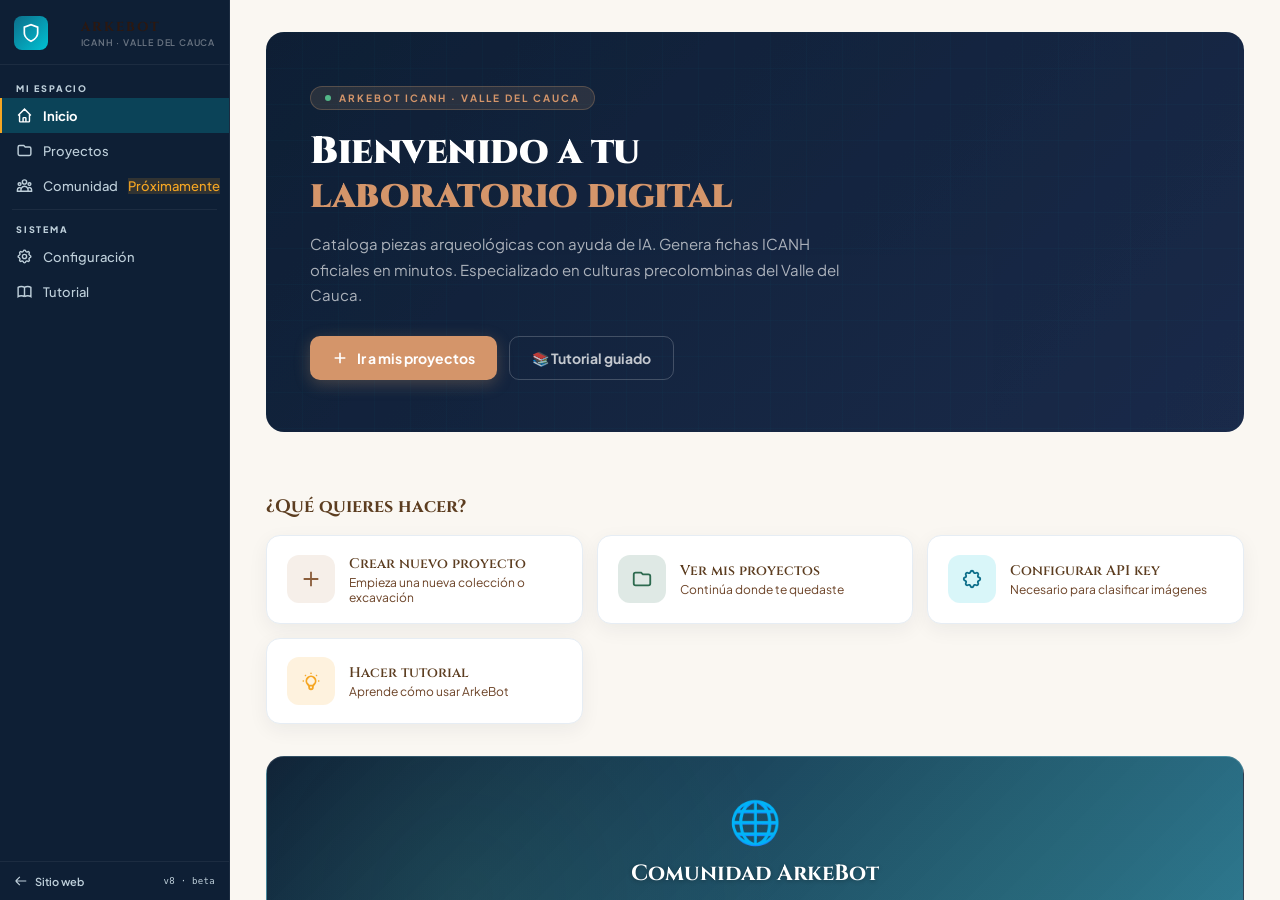
==== app.html @ 98059f63 "Add files via upload" ====
<!DOCTYPE html>
<html lang="es">

<head>
  <meta charset="UTF-8">
  <meta name="viewport" content="width=device-width,initial-scale=1.0">
  <title>ArkeBot ICANH — Clasificador Arqueológico Valle del Cauca</title>
  <link rel="preconnect" href="https://fonts.googleapis.com">
  <link rel="preconnect" href="https://fonts.gstatic.com" crossorigin>
  <link
    href="https://fonts.googleapis.com/css2?family=Cinzel:wght@400;600;700;900&family=Plus+Jakarta+Sans:wght@300;400;500;600;700;800&display=swap"
    rel="stylesheet">
  <link rel="stylesheet" href="shared.css">
</head>

<body>


  <!-- ========= APP SHELL: SIDEBAR ========= -->
  <div class="app-shell app-layout" id="appShell">
    <aside class="app-sidebar">
      <div class="sb-logo">
        <div class="sb-mark"><svg width="20" height="20" fill="none" viewBox="0 0 24 24" stroke="white"
            stroke-width="2">
            <path d="M12 22s8-4 8-10V5l-8-3-8 3v7c0 6 8 10 8 10z" />
          </svg></div>
        <div>
          <div class="sb-brand">ARKEBOT</div>
          <div class="sb-tag">ICANH · Valle del Cauca</div>
        </div>
      </div>
      <nav class="sb-nav" id="sidebarNav">
        <div class="sb-section-label">Mi espacio</div>
        <div class="sb-item active" data-action="nav" data-screen="screen-home">
          <svg class="sb-icon" fill="none" viewBox="0 0 24 24" stroke="currentColor" stroke-width="2">
            <path
              d="M3 12l2-2m0 0l7-7 7 7M5 10v10a1 1 0 001 1h3m10-11l2 2m-2-2v10a1 1 0 01-1 1h-3m-6 0a1 1 0 001-1v-4a1 1 0 011-1h2a1 1 0 011 1v4a1 1 0 001 1m-6 0h6" />
          </svg>
          Inicio
        </div>
        <div class="sb-item" data-action="nav" data-screen="screen-projects">
          <svg class="sb-icon" fill="none" viewBox="0 0 24 24" stroke="currentColor" stroke-width="2">
            <path d="M3 7v10a2 2 0 002 2h14a2 2 0 002-2V9a2 2 0 00-2-2h-6l-2-2H5a2 2 0 00-2 2z" />
          </svg>
          Proyectos
        </div>
        <div class="sb-item" data-action="nav" data-screen="screen-community">
          <svg class="sb-icon" fill="none" viewBox="0 0 24 24" stroke="currentColor" stroke-width="2">
            <path
              d="M17 20h5v-2a3 3 0 00-5.356-1.857M17 20H7m10 0v-2c0-.656-.126-1.283-.356-1.857M7 20H2v-2a3 3 0 015.356-1.857M7 20v-2c0-.656.126-1.283.356-1.857m0 0a5.002 5.002 0 019.288 0M15 7a3 3 0 11-6 0 3 3 0 016 0zm6 3a2 2 0 11-4 0 2 2 0 014 0zM7 10a2 2 0 11-4 0 2 2 0 014 0z" />
          </svg>
          Comunidad
          <span class="sb-soon">Próximamente</span>
        </div>
        <div class="sb-divider"></div>
        <div class="sb-section-label">Sistema</div>
        <div class="sb-item" data-action="nav" data-screen="screen-config">
          <svg class="sb-icon" fill="none" viewBox="0 0 24 24" stroke="currentColor" stroke-width="2">
            <path
              d="M10.325 4.317c.426-1.756 2.924-1.756 3.35 0a1.724 1.724 0 002.573 1.066c1.543-.94 3.31.826 2.37 2.37a1.724 1.724 0 001.065 2.572c1.756.426 1.756 2.924 0 3.35a1.724 1.724 0 00-1.066 2.573c.94 1.543-.826 3.31-2.37 2.37a1.724 1.724 0 00-2.572 1.065c-.426 1.756-2.924 1.756-3.35 0a1.724 1.724 0 00-2.573-1.066c-1.543.94-3.31-.826-2.37-2.37a1.724 1.724 0 00-1.065-2.572c-1.756-.426-1.756-2.924 0-3.35a1.724 1.724 0 001.066-2.573c-.94-1.543.826-3.31 2.37-2.37.996.608 2.296.07 2.572-1.065z" />
            <path d="M15 12a3 3 0 11-6 0 3 3 0 016 0z" />
          </svg>
          Configuración
        </div>
        <div class="sb-item" data-action="tutorial">
          <svg class="sb-icon" fill="none" viewBox="0 0 24 24" stroke="currentColor" stroke-width="2">
            <path
              d="M12 6.253v13m0-13C10.832 5.477 9.246 5 7.5 5S4.168 5.477 3 6.253v13C4.168 18.477 5.754 18 7.5 18s3.332.477 4.5 1.253m0-13C13.168 5.477 14.754 5 16.5 5c1.747 0 3.332.477 4.5 1.253v13C19.832 18.477 18.247 18 16.5 18c-1.746 0-3.332.477-4.5 1.253" />
          </svg>
          Tutorial
        </div>
      </nav>
      <div class="sb-foot">
        <a href="index.html" class="sb-back">
          <svg width="14" height="14" fill="none" viewBox="0 0 24 24" stroke="currentColor" stroke-width="2">
            <path d="M10 19l-7-7m0 0l7-7m-7 7h18" />
          </svg>
          Sitio web
        </a>
        <div class="sb-version">v8 · beta</div>
      </div>
    </aside>

    <main class="app-main">

      <!-- ========= INICIO (dentro de la app) ========= -->
      <div class="screen active" id="screen-home">
        <div class="screen-content">
          <div class="inicio-hero">
            <div class="inicio-hero-bg"></div>
            <div class="inicio-hero-content">
              <div class="inicio-eyebrow">
                <span class="ie-dot"></span>
                ARKEBOT ICANH · VALLE DEL CAUCA
              </div>
              <h1 class="inicio-title">Bienvenido a tu<br><span>laboratorio digital</span></h1>
              <p class="inicio-desc">Cataloga piezas arqueológicas con ayuda de IA. Genera fichas ICANH oficiales en
                minutos. Especializado en culturas precolombinas del Valle del Cauca.</p>
              <div class="inicio-actions">
                <button class="btn-cta-primary" onclick="appNavTo('screen-projects')">
                  <svg width="16" height="16" fill="none" viewBox="0 0 24 24" stroke="currentColor" stroke-width="2.5">
                    <path d="M12 4v16m8-8H4" />
                  </svg>
                  Ir a mis proyectos
                </button>
                <button class="btn-cta-secondary" onclick="startTutorial()">
                  📚 Tutorial guiado
                </button>
              </div>
            </div>
          </div>

          <div class="inicio-stats" id="inicioStats">
            <!-- Llenado dinámico -->
          </div>

          <!-- Quick actions -->
          <div class="inicio-quick">
            <div class="inicio-quick-title">¿Qué quieres hacer?</div>
            <div class="quick-grid">
              <div class="quick-card" onclick="openNewProjModal()">
                <div class="quick-icon" style="background:rgba(196,149,106,0.15);color:var(--tierra)">
                  <svg width="22" height="22" fill="none" viewBox="0 0 24 24" stroke="currentColor" stroke-width="2">
                    <path d="M12 4v16m8-8H4" />
                  </svg>
                </div>
                <div class="quick-text">
                  <div class="quick-name">Crear nuevo proyecto</div>
                  <div class="quick-desc">Empieza una nueva colección o excavación</div>
                </div>
              </div>
              <div class="quick-card" onclick="appNavTo('screen-projects')">
                <div class="quick-icon" style="background:rgba(45,106,79,0.15);color:var(--jade)">
                  <svg width="22" height="22" fill="none" viewBox="0 0 24 24" stroke="currentColor" stroke-width="2">
                    <path d="M3 7v10a2 2 0 002 2h14a2 2 0 002-2V9a2 2 0 00-2-2h-6l-2-2H5a2 2 0 00-2 2z" />
                  </svg>
                </div>
                <div class="quick-text">
                  <div class="quick-name">Ver mis proyectos</div>
                  <div class="quick-desc">Continúa donde te quedaste</div>
                </div>
              </div>
              <div class="quick-card" onclick="appNavTo('screen-config')">
                <div class="quick-icon" style="background:rgba(0,194,212,0.15);color:var(--teal)">
                  <svg width="22" height="22" fill="none" viewBox="0 0 24 24" stroke="currentColor" stroke-width="2">
                    <path
                      d="M10.325 4.317c.426-1.756 2.924-1.756 3.35 0a1.724 1.724 0 002.573 1.066c1.543-.94 3.31.826 2.37 2.37a1.724 1.724 0 001.065 2.572c1.756.426 1.756 2.924 0 3.35a1.724 1.724 0 00-1.066 2.573c.94 1.543-.826 3.31-2.37 2.37a1.724 1.724 0 00-2.572 1.065c-.426 1.756-2.924 1.756-3.35 0a1.724 1.724 0 00-2.573-1.066c-1.543.94-3.31-.826-2.37-2.37a1.724 1.724 0 00-1.065-2.572c-1.756-.426-1.756-2.924 0-3.35a1.724 1.724 0 001.066-2.573c-.94-1.543.826-3.31 2.37-2.37.996.608 2.296.07 2.572-1.065z" />
                  </svg>
                </div>
                <div class="quick-text">
                  <div class="quick-name">Configurar API key</div>
                  <div class="quick-desc">Necesario para clasificar imágenes</div>
                </div>
              </div>
              <div class="quick-card" onclick="startTutorial()">
                <div class="quick-icon" style="background:rgba(245,166,35,0.15);color:var(--gold)">
                  <svg width="22" height="22" fill="none" viewBox="0 0 24 24" stroke="currentColor" stroke-width="2">
                    <path
                      d="M9.663 17h4.673M12 3v1m6.364 1.636l-.707.707M21 12h-1M4 12H3m3.343-5.657l-.707-.707m2.828 9.9a5 5 0 117.072 0l-.548.547A3.374 3.374 0 0014 18.469V19a2 2 0 11-4 0v-.531c0-.895-.356-1.754-.988-2.386l-.548-.547z" />
                  </svg>
                </div>
                <div class="quick-text">
                  <div class="quick-name">Hacer tutorial</div>
                  <div class="quick-desc">Aprende cómo usar ArkeBot</div>
                </div>
              </div>
            </div>
          </div>

          <!-- Comunidad teaser -->
          <div class="inicio-community">
            <div class="ic-bg"></div>
            <div class="ic-content">
              <div class="ic-icon">🌐</div>
              <div class="ic-title">Comunidad ArkeBot</div>
              <div class="ic-desc">Próximamente: comparte tus colecciones con otros arqueólogos del Valle del Cauca,
                descubre piezas similares y colabora en investigaciones.</div>
              <div class="ic-tag">PRÓXIMAMENTE</div>
              <button class="btn-link" onclick="appNavTo('screen-community')">Ver más →</button>
            </div>
          </div>
        </div>
      </div>

      <!-- ========= CONFIG ========= -->
      <div class="screen" id="screen-config">
        <div style="max-width:700px;margin:0 auto;padding:32px 28px;">

          <!-- PESTAÑAS -->
          <div
            style="display:flex;gap:4px;background:#F5F0E8;border-radius:14px;padding:5px;margin-bottom:28px;border:1px solid #E8DDD0;">
            <button onclick="switchCfgTab('cfg-conexion',this)"
              style="flex:1;padding:10px 14px;border:none;border-radius:10px;font-family:'Plus Jakarta Sans',sans-serif;font-size:13px;font-weight:700;cursor:pointer;background:#fff;color:#5C3D20;box-shadow:0 2px 10px rgba(44,24,16,0.12);"
              id="cfgTab1">🔑 API y conexión</button>
            <button onclick="switchCfgTab('cfg-personal',this)"
              style="flex:1;padding:10px 14px;border:none;border-radius:10px;font-family:'Plus Jakarta Sans',sans-serif;font-size:13px;font-weight:700;cursor:pointer;background:transparent;color:#6B4226;"
              id="cfgTab2">🎨 Personalización</button>
            <button onclick="switchCfgTab('cfg-datos',this)"
              style="flex:1;padding:10px 14px;border:none;border-radius:10px;font-family:'Plus Jakarta Sans',sans-serif;font-size:13px;font-weight:700;cursor:pointer;background:transparent;color:#6B4226;"
              id="cfgTab3">☁️ Datos y nube</button>
          </div>

          <!-- PANEL 1: API y conexión -->
          <div id="cfg-conexion">
            <div style="margin-bottom:24px;padding-bottom:16px;border-bottom:2px solid #E8DDD0;">
              <div style="font-family:'Cinzel',serif;font-size:22px;font-weight:700;color:#5C3D20;margin-bottom:5px;">
                Conecta ArkeBot</div>
              <div style="font-size:14px;color:#6B4226;line-height:1.6;">Sigue estos pasos <strong>una sola
                  vez</strong>. Después solo subes fotos y la IA hace el resto.</div>
            </div>

            <!-- Paso 1 -->
            <div
              style="display:flex;gap:18px;align-items:flex-start;background:#fff;border:1.5px solid #E8DDD0;border-radius:16px;padding:22px 24px;margin-bottom:14px;box-shadow:0 2px 12px rgba(44,24,16,0.05);">
              <div id="step1num"
                style="width:38px;height:38px;min-width:38px;border-radius:50%;background:linear-gradient(135deg,#8B5E3C,#C4956A);color:#fff;font-family:'Cinzel',serif;font-weight:700;font-size:16px;display:flex;align-items:center;justify-content:center;box-shadow:0 4px 12px rgba(139,94,60,0.4);">
                1</div>
              <div style="flex:1;min-width:0;">
                <div
                  style="font-family:'Cinzel',serif;font-size:14px;font-weight:700;color:#5C3D20;margin-bottom:6px;display:flex;align-items:center;gap:8px;">
                  Conectar con Google Drive
                  <span
                    style="background:#E8DDD0;color:#6B4226;font-size:10px;font-weight:800;padding:2px 8px;border-radius:20px;font-family:'Plus Jakarta Sans',sans-serif;text-transform:uppercase;">Opcional</span>
                </div>
                <div style="font-size:13px;color:#6B4226;line-height:1.65;margin-bottom:12px;">Las imágenes y fichas se
                  guardan en una carpeta de tu <strong>Google Drive</strong>. Sin Drive quedan solo en este dispositivo.
                </div>
                <div class="google-signin-box">
                  <div class="google-icon"><svg width="22" height="22" viewBox="0 0 24 24">
                      <path
                        d="M22.56 12.25c0-.78-.07-1.53-.2-2.25H12v4.26h5.92c-.26 1.37-1.04 2.53-2.21 3.31v2.77h3.57c2.08-1.92 3.28-4.74 3.28-8.09z"
                        fill="#4285F4" />
                      <path
                        d="M12 23c2.97 0 5.46-.98 7.28-2.66l-3.57-2.77c-.98.66-2.23 1.06-3.71 1.06-2.86 0-5.29-1.93-6.16-4.53H2.18v2.84C3.99 20.53 7.7 23 12 23z"
                        fill="#34A853" />
                      <path
                        d="M5.84 14.09c-.22-.66-.35-1.36-.35-2.09s.13-1.43.35-2.09V7.07H2.18C1.43 8.55 1 10.22 1 12s.43 3.45 1.18 4.93l3.66-2.84z"
                        fill="#FBBC05" />
                      <path
                        d="M12 5.38c1.62 0 3.06.56 4.21 1.64l3.15-3.15C17.45 2.09 14.97 1 12 1 7.7 1 3.99 3.47 2.18 7.07l3.66 2.84c.87-2.6 3.3-4.53 6.16-4.53z"
                        fill="#EA4335" />
                    </svg></div>
                  <div style="flex:1">
                    <div class="google-box-title">Google Drive · Almacenamiento</div>
                    <div class="google-box-desc" id="googleDriveStatus">Sin conectar</div>
                  </div>
                  <button class="btn btn-google btn-sm" id="googleDriveBtn"
                    onclick="connectGoogleDrive()">Conectar</button>
                </div>
                <div
                  style="background:rgba(245,166,35,0.08);border-left:3px solid #F5A623;border-radius:0 8px 8px 0;padding:10px 14px;font-size:12px;color:#7A5C00;line-height:1.65;margin-top:12px;">
                  ⚠️ Sin Drive conectado, los datos se guardan solo en este navegador. Si limpias el caché, los
                  perderás.</div>
              </div>
            </div>

            <!-- Paso 2 -->
            <div
              style="display:flex;gap:18px;align-items:flex-start;background:#fff;border:1.5px solid #E8DDD0;border-radius:16px;padding:22px 24px;margin-bottom:14px;box-shadow:0 2px 12px rgba(44,24,16,0.05);">
              <div id="step2num"
                style="width:38px;height:38px;min-width:38px;border-radius:50%;background:#E8DDD0;color:#aaa;font-family:'Cinzel',serif;font-weight:700;font-size:16px;display:flex;align-items:center;justify-content:center;">
                2</div>
              <div style="flex:1;min-width:0;">
                <div
                  style="font-family:'Cinzel',serif;font-size:14px;font-weight:700;color:#5C3D20;margin-bottom:6px;display:flex;align-items:center;gap:8px;flex-wrap:wrap;">
                  Clave de Gemini AI
                  <span
                    style="background:#2D6A4F;color:#fff;font-size:10px;font-weight:800;padding:2px 9px;border-radius:20px;font-family:'Plus Jakarta Sans',sans-serif;text-transform:uppercase;">Obligatorio</span>
                </div>
                <div style="font-size:13px;color:#6B4226;line-height:1.65;margin-bottom:14px;">ArkeBot usa
                  <strong>Gemini de Google</strong> para analizar imágenes. Es <strong>completamente gratis</strong>,
                  sin tarjeta de crédito.
                </div>

                <!-- Guía API -->
                <div
                  style="background:linear-gradient(135deg,rgba(45,106,79,0.07),rgba(82,183,136,0.04));border:1.5px solid rgba(45,106,79,0.2);border-radius:12px;padding:14px 16px;margin-bottom:12px;">
                  <div
                    style="font-size:10px;font-weight:800;color:#2D6A4F;text-transform:uppercase;letter-spacing:1.2px;margin-bottom:10px;">
                    Cómo obtenerla en 2 minutos:</div>
                  <div style="display:flex;flex-direction:column;gap:8px;margin-bottom:10px;">
                    <div
                      style="display:flex;gap:10px;align-items:flex-start;font-size:13px;color:#6B4226;line-height:1.55;">
                      <span
                        style="width:20px;height:20px;border-radius:50%;background:#2D6A4F;color:#fff;font-size:11px;font-weight:800;display:flex;align-items:center;justify-content:center;flex-shrink:0;margin-top:1px;">1</span>
                      <span>Ve a <a href="https://aistudio.google.com/apikey" target="_blank"
                          style="color:#2D6A4F;font-weight:700;">aistudio.google.com/apikey</a> e inicia sesión con
                        Google</span>
                    </div>
                    <div
                      style="display:flex;gap:10px;align-items:flex-start;font-size:13px;color:#6B4226;line-height:1.55;">
                      <span
                        style="width:20px;height:20px;border-radius:50%;background:#2D6A4F;color:#fff;font-size:11px;font-weight:800;display:flex;align-items:center;justify-content:center;flex-shrink:0;margin-top:1px;">2</span>
                      <span>Click en <strong>"Create API key"</strong> — si pide proyecto de Google Cloud, elige el
                        primero (gratis)</span>
                    </div>
                    <div
                      style="display:flex;gap:10px;align-items:flex-start;font-size:13px;color:#6B4226;line-height:1.55;">
                      <span
                        style="width:20px;height:20px;border-radius:50%;background:#2D6A4F;color:#fff;font-size:11px;font-weight:800;display:flex;align-items:center;justify-content:center;flex-shrink:0;margin-top:1px;">3</span>
                      <span>Copia la clave — empieza con <code
                          style="background:#1A1A2E;color:#C4956A;padding:1px 6px;border-radius:4px;font-family:monospace;font-size:11px;">AIzaSy...</code></span>
                    </div>
                    <div
                      style="display:flex;gap:10px;align-items:flex-start;font-size:13px;color:#6B4226;line-height:1.55;">
                      <span
                        style="width:20px;height:20px;border-radius:50%;background:#2D6A4F;color:#fff;font-size:11px;font-weight:800;display:flex;align-items:center;justify-content:center;flex-shrink:0;margin-top:1px;">4</span>
                      <span>Pégala abajo y haz click en <strong>Guardar</strong></span>
                    </div>
                  </div>
                  <div
                    style="font-size:12px;color:#2D6A4F;line-height:1.6;border-top:1px solid rgba(45,106,79,0.15);padding-top:8px;">
                    🔒 Se guarda solo en tu navegador. &nbsp;📊 Plan gratuito: <strong>500 análisis/día</strong>, sin
                    costo, sin tarjeta.</div>
                </div>

                <div class="field-group" style="margin-top:14px;">
                  <div class="field-label">Tu clave de Gemini</div>
                  <div style="display:flex;gap:8px;">
                    <input class="field-input" id="claudeKey" type="password" placeholder="AIzaSy..." style="flex:1;">
                    <button class="btn btn-primary" onclick="saveClaudeKey()">Guardar</button>
                  </div>
                  <div class="field-hint">Se guarda solo en tu navegador, no se envía a ningún otro servidor.</div>
                  <div id="claudeKeyStatus" style="display:none;" class="connected-badge">✅ Clave guardada</div>
                </div>

                <div
                  style="margin-top:12px;padding:10px 14px;background:#FFF8E7;border-left:3px solid #C9A84C;border-radius:0 8px 8px 0;font-size:12px;color:#7A5C00;line-height:1.65;">
                  🔮 <strong>Próximamente:</strong> Soporte para Claude de Anthropic (mayor precisión). Por ahora solo
                  Gemini.
                </div>
              </div>
            </div>

            <!-- Paso 3: Listo -->
            <div
              style="display:flex;gap:18px;align-items:flex-start;background:#D8F3DC;border:1.5px solid #52B788;border-radius:16px;padding:22px 24px;margin-bottom:14px;box-shadow:0 2px 12px rgba(45,106,79,0.08);">
              <div id="step3num"
                style="width:38px;height:38px;min-width:38px;border-radius:50%;background:#2D6A4F;color:#fff;font-size:18px;display:flex;align-items:center;justify-content:center;">
                ✓</div>
              <div style="flex:1;">
                <div style="font-family:'Cinzel',serif;font-size:14px;font-weight:700;color:#2D6A4F;margin-bottom:5px;">
                  ¡Listo para empezar!</div>
                <div style="font-size:13px;color:#2D6A4F;line-height:1.65;margin-bottom:12px;">Ya puedes crear proyectos
                  y subir imágenes para analizar.</div>
                <button class="btn btn-primary" onclick="appNavTo('screen-projects')">
                  <svg width="13" height="13" fill="none" viewBox="0 0 24 24" stroke="currentColor" stroke-width="2.5">
                    <path d="M5 13l4 4L19 7" />
                  </svg>
                  Ir a mis proyectos
                </button>
              </div>
            </div>
          </div><!-- /cfg-conexion -->

          <!-- PANEL 2: Personalización -->
          <div id="cfg-personal" style="display:none;">
            <div style="margin-bottom:24px;padding-bottom:16px;border-bottom:2px solid #E8DDD0;">
              <div style="font-family:'Cinzel',serif;font-size:22px;font-weight:700;color:#5C3D20;margin-bottom:5px;">
                Personalización</div>
              <div style="font-size:14px;color:#6B4226;line-height:1.6;">Ajusta la apariencia de ArkeBot a tu gusto.
              </div>
            </div>
            <div
              style="background:#fff;border:1.5px solid #E8DDD0;border-radius:16px;padding:22px 24px;margin-bottom:14px;box-shadow:0 2px 12px rgba(44,24,16,0.05);">
              <div
                style="font-family:'Cinzel',serif;font-size:12px;font-weight:700;color:#5C3D20;text-transform:uppercase;letter-spacing:0.8px;margin-bottom:10px;">
                Nombre de usuario</div>
              <input class="field-input" id="userNameInput" placeholder="Ej: Equipo Mecha Titans" disabled
                style="opacity:0.6;cursor:not-allowed;">
              <div class="field-hint">Disponible cuando habilitemos cuentas con Firebase.</div>
            </div>
            <div
              style="background:#fff;border:1.5px solid #E8DDD0;border-radius:16px;padding:22px 24px;margin-bottom:14px;box-shadow:0 2px 12px rgba(44,24,16,0.05);">
              <div
                style="font-family:'Cinzel',serif;font-size:12px;font-weight:700;color:#5C3D20;text-transform:uppercase;letter-spacing:0.8px;margin-bottom:14px;">
                Tema de color</div>
              <div class="theme-picker">
                <div class="theme-card" data-theme="tierra" onclick="changeTheme('tierra')">
                  <div class="theme-preview" style="background:linear-gradient(135deg,#8B5E3C,#C4956A)"></div>
                  <div class="theme-name">Tierra</div>
                  <div class="theme-meta">Predeterminado · Arqueología</div>
                </div>
                <div class="theme-card" data-theme="jade" onclick="changeTheme('jade')">
                  <div class="theme-preview" style="background:linear-gradient(135deg,#2D6A4F,#52B788)"></div>
                  <div class="theme-name">Jade</div>
                  <div class="theme-meta">Verde naturaleza</div>
                </div>
                <div class="theme-card" data-theme="oro" onclick="changeTheme('oro')">
                  <div class="theme-preview" style="background:linear-gradient(135deg,#C9A84C,#F4D578)"></div>
                  <div class="theme-name">Oro</div>
                  <div class="theme-meta">Cálido y elegante</div>
                </div>
                <div class="theme-card" data-theme="navy" onclick="changeTheme('navy')">
                  <div class="theme-preview" style="background:linear-gradient(135deg,#0E1F35,#00C2D4)"></div>
                  <div class="theme-name">Navy</div>
                  <div class="theme-meta">Inspirado en STAT</div>
                </div>
              </div>
            </div>
            <div
              style="background:#fff;border:1.5px solid #E8DDD0;border-radius:16px;padding:22px 24px;margin-bottom:14px;box-shadow:0 2px 12px rgba(44,24,16,0.05);">
              <div
                style="font-family:'Cinzel',serif;font-size:12px;font-weight:700;color:#5C3D20;text-transform:uppercase;letter-spacing:0.8px;margin-bottom:14px;">
                Modo de apariencia</div>
              <div style="display:flex;gap:10px;">
                <button class="mode-btn" data-mode="dark" onclick="toggleMode('dark')"
                  style="flex:1;padding:12px;border:2px solid #E8DDD0;border-radius:12px;background:#1A1A2E;color:#fff;font-family:'Plus Jakarta Sans',sans-serif;font-size:13px;font-weight:700;cursor:pointer;display:flex;align-items:center;justify-content:center;gap:8px;transition:all 0.2s;">
                  🌙 Oscuro
                </button>
                <button class="mode-btn" data-mode="light" onclick="toggleMode('light')"
                  style="flex:1;padding:12px;border:2px solid #E8DDD0;border-radius:12px;background:#fff;color:#1a1a2e;font-family:'Plus Jakarta Sans',sans-serif;font-size:13px;font-weight:700;cursor:pointer;display:flex;align-items:center;justify-content:center;gap:8px;transition:all 0.2s;">
                  ☀️ Claro
                </button>
              </div>
              <div style="font-size:11px;color:#6B4226;margin-top:8px;line-height:1.5;">El modo se combina con el color
                elegido arriba.</div>
            </div>

            <div
              style="background:#fff;border:1.5px solid #E8DDD0;border-radius:16px;padding:22px 24px;box-shadow:0 2px 12px rgba(44,24,16,0.05);">
              <div
                style="font-family:'Cinzel',serif;font-size:12px;font-weight:700;color:#5C3D20;text-transform:uppercase;letter-spacing:0.8px;margin-bottom:10px;">
                Idioma <span style="font-weight:400;text-transform:none;font-size:11px;color:#6B4226;">·
                  Próximamente</span></div>
              <select class="field-input" disabled style="opacity:0.6;cursor:not-allowed;max-width:260px;">
                <option>Español (Colombia)</option>
              </select>
            </div>
          </div><!-- /cfg-personal -->

          <!-- PANEL 3: Datos y nube -->
          <div id="cfg-datos" style="display:none;">
            <div style="margin-bottom:24px;padding-bottom:16px;border-bottom:2px solid #E8DDD0;">
              <div style="font-family:'Cinzel',serif;font-size:22px;font-weight:700;color:#5C3D20;margin-bottom:5px;">
                Datos y nube</div>
              <div style="font-size:14px;color:#6B4226;line-height:1.6;">Cómo y dónde se guardan tus proyectos.</div>
            </div>
            <div
              style="display:flex;gap:14px;align-items:flex-start;background:rgba(245,166,35,0.06);border:1.5px solid rgba(245,166,35,0.25);border-radius:14px;padding:16px 18px;margin-bottom:12px;">
              <div style="font-size:24px;flex-shrink:0;line-height:1;margin-top:2px;">📍</div>
              <div>
                <div style="font-family:'Cinzel',serif;font-size:13px;font-weight:700;color:#5C3D20;margin-bottom:4px;">
                  Estado actual — almacenamiento local</div>
                <div style="font-size:13px;color:#6B4226;line-height:1.65;">Tus proyectos, fichas e imágenes se guardan
                  <strong>solo en este navegador</strong>. Si limpias el caché o cambias de dispositivo, perderás los
                  datos.
                </div>
              </div>
            </div>
            <div
              style="display:flex;gap:14px;align-items:flex-start;background:#D8F3DC;border:1.5px solid #52B788;border-radius:14px;padding:16px 18px;margin-bottom:16px;">
              <div style="font-size:24px;flex-shrink:0;line-height:1;margin-top:2px;">🔮</div>
              <div>
                <div style="font-family:'Cinzel',serif;font-size:13px;font-weight:700;color:#2D6A4F;margin-bottom:4px;">
                  Próximamente — Firebase</div>
                <div style="font-size:13px;color:#2D6A4F;line-height:1.65;">Con Firebase habilitado, todo se
                  sincronizará automáticamente en la nube. Acceso desde cualquier dispositivo.</div>
              </div>
            </div>
            <div style="display:flex;gap:10px;flex-wrap:wrap;">
              <button class="btn btn-outline btn-sm" onclick="exportAllData()">📥 Exportar todos mis datos</button>
              <button class="btn btn-ghost btn-sm" onclick="confirmClearAllData()" style="color:#C0392B;">🗑️ Borrar
                todos mis datos locales</button>
            </div>
          </div><!-- /cfg-datos -->

        </div>
      </div>

      <!-- ========= PROYECTOS =========
<!-- ========= PROYECTOS =========
<!-- ========= PROYECTOS ========= -->
      <div class="screen" id="screen-projects">
        <div class="pcont">
          <div class="page-heading">
            <div>
              <div class="page-title">Mis proyectos</div>
              <div class="page-sub">Organiza tus colecciones arqueológicas por sitio o campaña</div>
            </div>
            <div style="display:flex;gap:8px;align-items:center">
              <button class="btn btn-primary btn-sm" onclick="openNewProjModal()">
                <svg width="12" height="12" fill="none" viewBox="0 0 24 24" stroke="currentColor" stroke-width="2.5">
                  <path d="M12 4v16m8-8H4" />
                </svg>
                Nuevo proyecto
              </button>
            </div>
          </div>
          <div class="coverage-banner">
            <div class="coverage-icon">🗺️</div>
            <div class="coverage-text"><strong>Cobertura especializada:</strong> ArkeBot está optimizado para culturas
              precolombinas del <strong>Valle del Cauca</strong> (Ilama, Yotoco-Malagana, Sonso, Bolo, Quebrada Seca,
              Guabas, Buga). Puede clasificar piezas de otras culturas colombianas, pero la precisión será menor.</div>
          </div>
          <div class="pgrid" id="projectsGrid">
            <div class="new-card" onclick="openNewProjModal()">
              <div class="new-icon"><svg width="22" height="22" fill="none" viewBox="0 0 24 24" stroke="var(--tierra)"
                  stroke-width="2">
                  <path d="M12 4v16m8-8H4" />
                </svg></div>
              <div class="new-label">Nuevo proyecto</div>
              <div class="new-sub">Crear colección de piezas</div>
            </div>
          </div>
        </div>
      </div>
      <!-- ========= WORKSPACE ========= -->
      <div class="screen" id="screen-workspace">
        <div class="ws-color-stripe cv1" id="wsColorStripe"></div>
        <div class="atb">
          <div style="display:flex;align-items:center;gap:14px;flex:1;min-width:0">
            <button class="ws-sidebar-toggle" onclick="toggleMainSidebar()" title="Mostrar menú principal"
              id="wsSidebarToggleBtn">
              <svg width="15" height="15" fill="none" viewBox="0 0 24 24" stroke="currentColor" stroke-width="2.5">
                <path d="M4 6h16M4 12h16M4 18h16" />
              </svg>
            </button>
            <button class="btn btn-ghost btn-sm" onclick="appNavTo('screen-projects')" style="color:var(--texto-light)">
              <svg width="13" height="13" fill="none" viewBox="0 0 24 24" stroke="currentColor" stroke-width="2.5">
                <path d="M10 19l-7-7m0 0l7-7m-7 7h18" />
              </svg>
              Proyectos
            </button>
            <div style="height:18px;width:1px;background:var(--hueso-dark)"></div>
            <div style="display:flex;align-items:center;gap:8px;min-width:0">
              <div class="ws-proj-color-dot" id="wsProjColorDot"></div>
              <div
                style="font-family:'Cinzel',serif;font-size:14px;font-weight:700;color:var(--tierra-dark);white-space:nowrap;overflow:hidden;text-overflow:ellipsis"
                id="wsProjTitle">Proyecto</div>
            </div>
          </div>
          <div style="display:flex;gap:7px">
            <button class="btn btn-outline btn-sm" onclick="showNotif('📄','Exportando todas las fichas...')">Exportar
              fichas</button>
            <button class="btn btn-primary btn-sm" id="analyzeBtn" onclick="analyzeAll()">
              <svg width="12" height="12" fill="none" viewBox="0 0 24 24" stroke="currentColor" stroke-width="2.5">
                <path
                  d="M9.663 17h4.673M12 3v1m6.364 1.636l-.707.707M21 12h-1M4 12H3m3.343-5.657l-.707-.707m2.828 9.9a5 5 0 117.072 0l-.548.547A3.374 3.374 0 0014 18.469V19a2 2 0 11-4 0v-.531c0-.895-.356-1.754-.988-2.386l-.548-.547z" />
              </svg>
              Analizar con IA
            </button>
          </div>
        </div>

        <div class="ws-layout">
          <div class="ws-sidebar">
            <div class="ws-proj-info">
              <div class="ws-proj-name" id="sbProjName">Proyecto</div>
              <div class="ws-proj-meta" id="sbProjMeta">0 imágenes</div>
            </div>
            <div class="ws-nav-section">
              <div class="ws-nav-label">Secciones</div>
              <div class="ws-nav-item active" data-tut="cargar" onclick="switchSection('cargar',this)">
                <svg class="ws-nav-icon" fill="none" viewBox="0 0 24 24" stroke="currentColor" stroke-width="2">
                  <path d="M7 16a4 4 0 01-.88-7.903A5 5 0 1115.9 6L16 6a5 5 0 011 9.9M15 13l-3-3m0 0l-3 3m3-3v12" />
                </svg>
                Cargar imágenes
              </div>
              <div class="ws-nav-item" data-tut="confirmar" onclick="switchSection('confirmar',this)">
                <svg class="ws-nav-icon" fill="none" viewBox="0 0 24 24" stroke="currentColor" stroke-width="2">
                  <path
                    d="M8.228 9c.549-1.165 2.03-2 3.772-2 2.21 0 4 1.343 4 3 0 1.4-1.278 2.575-3.006 2.907-.542.104-.994.54-.994 1.093m0 3h.01M21 12a9 9 0 11-18 0 9 9 0 0118 0z" />
                </svg>
                Por confirmar
                <span class="ws-nav-badge warn" id="confirmBadge" style="display:none">0</span>
              </div>
              <div class="ws-nav-item" data-tut="coleccion" onclick="switchSection('coleccion',this)">
                <svg class="ws-nav-icon" fill="none" viewBox="0 0 24 24" stroke="currentColor" stroke-width="2">
                  <path
                    d="M4 16l4.586-4.586a2 2 0 012.828 0L16 16m-2-2l1.586-1.586a2 2 0 012.828 0L20 14m-6-6h.01M6 20h12a2 2 0 002-2V6a2 2 0 00-2-2H6a2 2 0 00-2 2v12a2 2 0 002 2z" />
                </svg>
                Colección
              </div>
              <div class="ws-nav-item" data-tut="descartadas" onclick="switchSection('descartadas',this)">
                <svg class="ws-nav-icon" fill="none" viewBox="0 0 24 24" stroke="currentColor" stroke-width="2">
                  <path
                    d="M19 7l-.867 12.142A2 2 0 0116.138 21H7.862a2 2 0 01-1.995-1.858L5 7m5 4v6m4-6v6m1-10V4a1 1 0 00-1-1h-4a1 1 0 00-1 1v3M4 7h16" />
                </svg>
                Descartadas
                <span class="ws-nav-badge" id="descartBadge" style="display:none;background:var(--peligro)">0</span>
              </div>
              <div class="ws-nav-item" data-tut="fichas" onclick="switchSection('fichas',this)">
                <svg class="ws-nav-icon" fill="none" viewBox="0 0 24 24" stroke="currentColor" stroke-width="2">
                  <path
                    d="M9 12h6m-6 4h6m2 5H7a2 2 0 01-2-2V5a2 2 0 012-2h5.586a1 1 0 01.707.293l5.414 5.414a1 1 0 01.293.707V19a2 2 0 01-2 2z" />
                </svg>
                Fichas ICANH
              </div>
            </div>
            <div class="ws-nav-section" style="border-top:1px solid rgba(255,255,255,.06);margin-top:auto">
              <div class="ws-nav-label">Proyecto</div>
              <div class="ws-nav-item" onclick="editCurrentProj()">
                <svg class="ws-nav-icon" fill="none" viewBox="0 0 24 24" stroke="currentColor" stroke-width="2">
                  <path
                    d="M11 5H6a2 2 0 00-2 2v11a2 2 0 002 2h11a2 2 0 002-2v-5m-1.414-9.414a2 2 0 112.828 2.828L11.828 15H9v-2.828l8.586-8.586z" />
                </svg>
                Editar proyecto
              </div>
              <div class="ws-nav-item" style="color:rgba(192,57,43,.7)" onclick="openDeleteProjModal()">
                <svg class="ws-nav-icon" fill="none" viewBox="0 0 24 24" stroke="currentColor" stroke-width="2">
                  <path
                    d="M19 7l-.867 12.142A2 2 0 0116.138 21H7.862a2 2 0 01-1.995-1.858L5 7m5 4v6m4-6v6m1-10V4a1 1 0 00-1-1h-4a1 1 0 00-1 1v3M4 7h16" />
                </svg>
                Eliminar proyecto
              </div>
            </div>
          </div>

          <div class="ws-main">
            <div class="ws-topbar">
              <div class="ws-topbar-title" id="wsTopbarTitle">Cargar imágenes</div>
              <span style="font-size:11px;color:var(--texto-light)" id="wsItemCount">0 piezas</span>
            </div>
            <div class="ws-content">

              <!-- CARGAR -->
              <div id="sec-cargar">
                <div class="upload-zone" id="uploadZone" onclick="document.getElementById('fileInput').click()"
                  ondragover="event.preventDefault();this.classList.add('drag-over')"
                  ondragleave="this.classList.remove('drag-over')" ondrop="handleDrop(event)">
                  <div class="upload-icon"><svg width="24" height="24" fill="none" viewBox="0 0 24 24"
                      stroke="var(--tierra)" stroke-width="2">
                      <path d="M7 16a4 4 0 01-.88-7.903A5 5 0 1115.9 6L16 6a5 5 0 011 9.9M15 13l-3-3m0 0l-3 3m3-3v12" />
                    </svg></div>
                  <div class="upload-title">Arrastra tus imágenes aqué</div>
                  <div class="upload-sub">JPG, PNG, HEIC, WebP · sube todas las fotos juntas<br>La IA <strong>agrupa
                      automáticamente</strong> las que son del mismo objeto y analiza el conjunto</div>
                  <button class="btn btn-primary"
                    onclick="event.stopPropagation();document.getElementById('fileInput').click()">
                    <svg width="12" height="12" fill="none" viewBox="0 0 24 24" stroke="currentColor"
                      stroke-width="2.5">
                      <path d="M12 4v16m8-8H4" />
                    </svg>
                    Seleccionar imágenes
                  </button>
                  <input type="file" id="fileInput" multiple accept="image/*" style="display:none"
                    onchange="handleFiles(this.files)">
                </div>
                <div class="queue-panel" id="queuePanel" style="display:none">
                  <div class="queue-header">
                    <div class="queue-title">Cola de análisis (<span id="queueCount">0</span> imágenes · <span
                        id="groupCount">0</span> grupos detectados)</div>
                    <button class="btn btn-ghost btn-sm" onclick="clearQueue()">Limpiar</button>
                  </div>
                  <div id="queueList"></div>
                </div>
                <div class="stats-row">
                  <div class="stat-card">
                    <div class="stat-label">Total</div>
                    <div class="stat-value" id="stat0">0</div>
                    <div class="stat-sub">imágenes</div>
                  </div>
                  <div class="stat-card">
                    <div class="stat-label">Piezas</div>
                    <div class="stat-value" id="stat1">0</div>
                    <div class="stat-sub">arqueológicas</div>
                  </div>
                  <div class="stat-card">
                    <div class="stat-label">Sitios</div>
                    <div class="stat-value" id="stat2">0</div>
                    <div class="stat-sub">documentados</div>
                  </div>
                  <div class="stat-card">
                    <div class="stat-label">Por confirmar</div>
                    <div class="stat-value" id="stat3" style="color:var(--oro)">0</div>
                    <div class="stat-sub">requieren revisión</div>
                  </div>
                  <div class="stat-card">
                    <div class="stat-label">Descartadas</div>
                    <div class="stat-value" id="stat4" style="color:var(--peligro)">0</div>
                    <div class="stat-sub">no arqueológicas</div>
                  </div>
                </div>
              </div>

              <!-- POR CONFIRMAR -->
              <div id="sec-confirmar" style="display:none">
                <div id="intro-confirmar"
                  style="background:var(--oro-pale);border:1.5px solid var(--oro);border-radius:14px;padding:14px 18px;margin-bottom:18px">
                  <div
                    style="font-family:'Cinzel',serif;font-size:14px;font-weight:700;color:#7A5C00;margin-bottom:5px">⏳
                    Por confirmar · revisión antes de archivar</div>
                  <div style="font-size:12px;color:var(--tierra-dark);line-height:1.6">Aqué ves las fotos donde la IA
                    <strong>no alcanzó confianza alta</strong> (varias interpretaciones posibles, borde del tipo
                    cultural, imagen parcial, etc.). Tu rol es <strong>confirmar</strong> si la clasificación es
                    correcta, <strong>corregirla</strong> o <strong>omitir</strong> la confirmación (la pieza sigue en
                    colección con menor certeza). Es el filtro de calidad entre el análisis automático y el registro
                    definitivo.
                  </div>
                </div>
                <div class="gallery-grid" id="confirmGrid"></div>
              </div>

              <!-- COLECCIÓN -->
              <div id="sec-coleccion" style="display:none">
                <div class="filters-bar">
                  <div class="filters-row">
                    <input class="search-input" id="searchInput"
                      placeholder="🔍 Buscar por nombre, cultura, material..." oninput="renderGallery()">
                    <select class="filter-select" id="filterTipo" style="max-width:150px" onchange="renderGallery()">
                      <option value="">Todos los tipos</option>
                      <option value="pieza">Pieza arqueológica</option>
                      <option value="lugar">Lugar / Sitio</option>
                      <option value="vacia">Sin objeto</option>
                      <option value="no-arq">No arqueológica</option>
                    </select>
                    <select class="filter-select" id="filterCultura" style="max-width:170px" onchange="renderGallery()">
                      <option value="">Todas las culturas</option>
                      <optgroup label="Valle del Cauca">
                        <option>Ilama</option>
                        <option>Yotoco</option>
                        <option>Yotoco-Malagana</option>
                        <option>Sonso</option>
                        <option>Bolo</option>
                        <option>Quebrada Seca</option>
                        <option>Guabas</option>
                        <option>Buga</option>
                        <option>Pichindé</option>
                      </optgroup>
                      <optgroup label="Otras (precisión menor)">
                        <option>Muisca</option>
                        <option>Tairona</option>
                        <option>Tumaco-La Tolita</option>
                        <option>San Agustín</option>
                        <option>Quimbaya</option>
                        <option>Nariño</option>
                        <option>Zenú</option>
                      </optgroup>
                    </select>
                    <button class="filters-toggle"
                      onclick="document.getElementById('advFilters').classList.toggle('open')">
                      <svg width="12" height="12" fill="none" viewBox="0 0 24 24" stroke="currentColor"
                        stroke-width="2.5">
                        <path
                          d="M3 4a1 1 0 011-1h16a1 1 0 011 1v2.586a1 1 0 01-.293.707l-6.414 6.414a1 1 0 00-.293.707V17l-4 4v-6.586a1 1 0 00-.293-.707L3.293 7.293A1 1 0 013 6.586V4z" />
                      </svg>
                      Filtros avanzados
                    </button>
                  </div>
                  <div class="filters-advanced" id="advFilters">
                    <div>
                      <div class="field-label" style="margin-bottom:5px">Forma</div>
                      <select class="filter-select" id="filterForma" onchange="renderGallery()">
                        <option value="">Cualquier forma</option>
                        <option>Vasija globular</option>
                        <option>Vasija subglobular</option>
                        <option>Cuenco</option>
                        <option>Cuenco trípode</option>
                        <option>Alcarraza</option>
                        <option>Botella doble pico-asa puente</option>
                        <option>Cántaro</option>
                        <option>Olla</option>
                        <option>Plato</option>
                        <option>Copa</option>
                        <option>Vaso antropomorfo</option>
                        <option>Vaso silbante</option>
                        <option>Figurina antropomorfa</option>
                        <option>Figurina zoomorfa</option>
                        <option>Canastero</option>
                        <option>Pectoral</option>
                        <option>Diadema</option>
                        <option>Nariguera</option>
                        <option>Orejera</option>
                        <option>Volante de huso</option>
                        <option>Sello</option>
                        <option>Lítico tallado</option>
                        <option>Mano de moler</option>
                      </select>
                    </div>
                    <div>
                      <div class="field-label" style="margin-bottom:5px">Material</div>
                      <select class="filter-select" id="filterMaterial" onchange="renderGallery()">
                        <option value="">Cualquier material</option>
                        <option>Cerámica</option>
                        <option>Lítico</option>
                        <option>Orfebrería (oro)</option>
                        <option>Tumbaga</option>
                        <option>Hueso</option>
                        <option>Concha</option>
                        <option>Madera</option>
                        <option>Textil</option>
                      </select>
                    </div>
                    <div>
                      <div class="field-label" style="margin-bottom:5px">Color</div>
                      <select class="filter-select" id="filterColor" onchange="renderGallery()">
                        <option value="">Cualquier color</option>
                        <option>Rojo / Bermellón</option>
                        <option>Negro</option>
                        <option>Crema / Beige</option>
                        <option>Naranja</option>
                        <option>Bicromo (rojo-negro)</option>
                        <option>Polícromo</option>
                        <option>Dorado</option>
                      </select>
                    </div>
                    <div>
                      <div class="field-label" style="margin-bottom:5px">Técnica decorativa</div>
                      <select class="filter-select" id="filterTecnica" onchange="renderGallery()">
                        <option value="">Cualquier técnica</option>
                        <option>Pintura negativa</option>
                        <option>Pintura positiva</option>
                        <option>Polícroma</option>
                        <option>Incisión</option>
                        <option>Excisión</option>
                        <option>Aplicación</option>
                        <option>Modelado</option>
                        <option>Engobe rojo</option>
                        <option>Bruñido</option>
                        <option>Repujado</option>
                        <option>Martillado</option>
                        <option>Cera perdida</option>
                      </select>
                    </div>
                    <div>
                      <div class="field-label" style="margin-bottom:5px">Función</div>
                      <select class="filter-select" id="filterFuncion" onchange="renderGallery()">
                        <option value="">Cualquier función</option>
                        <option>Doméstica</option>
                        <option>Funeraria</option>
                        <option>Ritual / Ceremonial</option>
                        <option>Adorno personal</option>
                        <option>Almacenamiento</option>
                        <option>Insignia de poder</option>
                      </select>
                    </div>
                    <div>
                      <div class="field-label" style="margin-bottom:5px">Período</div>
                      <select class="filter-select" id="filterPeriodo" onchange="renderGallery()">
                        <option value="">Cualquier período</option>
                        <option>Precerámico (10000-1500 a.C.)</option>
                        <option>Ilama (1500 a.C.-100 d.C.)</option>
                        <option>Yotoco (100-1200 d.C.)</option>
                        <option>Sonso (700-1600 d.C.)</option>
                        <option>Tardío Valle (siglos VII-XVI)</option>
                      </select>
                    </div>
                    <div>
                      <div class="field-label" style="margin-bottom:5px">Estado</div>
                      <select class="filter-select" id="filterEstado" onchange="renderGallery()">
                        <option value="">Cualquier estado</option>
                        <option>Excelente</option>
                        <option>Bueno</option>
                        <option>Regular</option>
                        <option>Fragmentado</option>
                        <option>Muy deteriorado</option>
                      </select>
                    </div>
                    <div>
                      <div class="field-label" style="margin-bottom:5px">Verificación</div>
                      <select class="filter-select" id="filterVerif" onchange="renderGallery()">
                        <option value="">Todas</option>
                        <option value="verificada">Verificadas</option>
                        <option value="editada">Editadas</option>
                        <option value="omitida">Confirmación omitida</option>
                        <option value="sinverif">Sin verificar</option>
                      </select>
                    </div>
                    <div>
                      <div class="field-label" style="margin-bottom:5px">Confianza</div>
                      <select class="filter-select" id="filterConf" onchange="renderGallery()">
                        <option value="">Cualquier confianza</option>
                        <option value="alta">Alta (>80%)</option>
                        <option value="media">Media (50-80%)</option>
                        <option value="baja">Baja (<50%)< /option>
                      </select>
                    </div>
                  </div>
                </div>
                <div class="gallery-grid" id="galleryGrid"></div>
              </div>

              <!-- DESCARTADAS -->
              <div id="sec-descartadas" style="display:none">
                <div id="intro-descartadas"
                  style="background:#FFF3E0;border:1.5px solid #FFB74D;border-radius:14px;padding:14px 18px;margin-bottom:18px">
                  <div
                    style="font-family:'Cinzel',serif;font-size:14px;font-weight:700;color:#E65100;margin-bottom:5px">
                    🗑️ Descartadas · lo que la IA no catalogó como pieza válida</div>
                  <div style="font-size:12px;color:var(--tierra-dark);line-height:1.6">Aparecen aqué las imágenes
                    marcadas como <strong>no arqueológicas</strong> (objetos modernos, botellas, etc.), <strong>sin
                      objeto claro</strong> o <strong>varios objetos mezclados</strong> en una sola foto. Sirve para
                    <strong>auditar errores</strong>: si algo fue mal clasificado, usas <strong>Reclasificar</strong> y
                    la pieza vuelve al flujo normal. Lo descartado <strong>no suma</strong> en tu colección principal.
                  </div>
                </div>
                <div class="filters-bar">
                  <div class="filters-row">
                    <input class="search-input" id="searchDescart" placeholder="🔍 Buscar descartadas..."
                      oninput="renderDescartadas()">
                    <select class="filter-select" id="filterDescartTipo" style="max-width:200px"
                      onchange="renderDescartadas()">
                      <option value="">Todas</option>
                      <option value="no-arq">No arqueológicas</option>
                      <option value="vacia">Sin objeto</option>
                      <option value="multiple">Múltiples objetos</option>
                    </select>
                  </div>
                </div>
                <div class="gallery-grid" id="descartGrid"></div>
              </div>

              <!-- FICHAS -->
              <div id="sec-fichas" style="display:none">
                <div id="intro-fichas"
                  style="background:var(--hueso);border:1.5px solid var(--hueso-dark);border-radius:14px;padding:14px 18px;margin-bottom:18px">
                  <div
                    style="font-family:'Cinzel',serif;font-size:14px;font-weight:700;color:var(--tierra-dark);margin-bottom:5px">
                    📋 Fichas ICANH · registro oficial de cada pieza</div>
                  <div style="font-size:12px;color:var(--tierra-dark);line-height:1.6">Cada pieza (o lugar) verificado
                    tiene una ficha con campos alineados al <strong>formato ICANH</strong>: identificación, descripción,
                    contexto, materiales, estado de conservación, etc. Aqué <strong>revisas y editas</strong> el texto
                    antes de entregarlo, y desde la ficha o la lista preparas <strong>exportación en PDF o
                      Excel</strong> para archivo institucional o informes.</div>
                </div>
                <div class="filters-bar">
                  <div class="filters-row">
                    <input class="search-input" id="searchFichas"
                      placeholder="🔍 Buscar fichas por número de registro, nombre, cultura..."
                      oninput="renderFichas()">
                    <select class="filter-select" id="fichaCultura" style="max-width:170px" onchange="renderFichas()">
                      <option value="">Todas las culturas</option>
                      <option>Ilama</option>
                      <option>Yotoco</option>
                      <option>Yotoco-Malagana</option>
                      <option>Sonso</option>
                      <option>Bolo</option>
                      <option>Quebrada Seca</option>
                      <option>Guabas</option>
                      <option>Buga</option>
                    </select>
                    <select class="filter-select" id="fichaPeriodo" style="max-width:170px" onchange="renderFichas()">
                      <option value="">Cualquier período</option>
                      <option>Ilama (1500 a.C.-100 d.C.)</option>
                      <option>Yotoco (100-1200 d.C.)</option>
                      <option>Sonso (700-1600 d.C.)</option>
                    </select>
                    <select class="filter-select" id="fichaCompletitud" style="max-width:160px"
                      onchange="renderFichas()">
                      <option value="">Cualquier estado</option>
                      <option value="completa">Fichas completas</option>
                      <option value="parcial">Parcialmente llenas</option>
                      <option value="basica">Solo datos básicos</option>
                    </select>
                  </div>
                </div>
                <div id="fichasList"></div>
              </div>

            </div>
          </div>
        </div>
      </div>

      <!-- ========= COMUNIDAD ========= -->
      <div class="screen" id="screen-community">
        <div class="screen-content">
          <div class="page-header-modern">
            <div>
              <div class="page-h-tag">PRÓXIMAMENTE</div>
              <h1 class="page-h-title">Comunidad</h1>
              <p class="page-h-desc">Un espacio donde los catalogadores podrán compartir sus colecciones, comparar
                tipologías y construir un repositorio público abierto del patrimonio arqueológico del Valle del Cauca.
              </p>
            </div>
          </div>

          <div class="comm-placeholder">
            <div class="comm-placeholder-icon">🌐</div>
            <div class="comm-placeholder-title">La comunidad aún no está activa</div>
            <div class="comm-placeholder-desc">
              Estamos trabajando en habilitar registro, inicio de sesión y un repositorio compartido de piezas
              arqueológicas.
              Cuando está listo, aqué podrás:
            </div>
            <div class="comm-features">
              <div class="comm-feat-item">
                <div class="cf-icon">📷</div>
                <div class="cf-text">
                  <div class="cf-title">Publicar tus piezas</div>
                  <div class="cf-desc">Comparte tus colecciones más interesantes con otros catalogadores</div>
                </div>
              </div>
              <div class="comm-feat-item">
                <div class="cf-icon">📷</div>
                <div class="cf-text">
                  <div class="cf-title">Explorar piezas similares</div>
                  <div class="cf-desc">Descubre catalogaciones de otras personas con tipologías parecidas</div>
                </div>
              </div>
              <div class="comm-feat-item">
                <div class="cf-icon">📷</div>
                <div class="cf-text">
                  <div class="cf-title">Comentar y validar</div>
                  <div class="cf-desc">Conecta con arqueólogos profesionales que pueden validar tus análisis</div>
                </div>
              </div>
              <div class="comm-feat-item">
                <div class="cf-icon">📷</div>
                <div class="cf-text">
                  <div class="cf-title">Catálogo público abierto</div>
                  <div class="cf-desc">Contribuye al repositorio de patrimonio arqueológico del Valle del Cauca</div>
                </div>
              </div>
            </div>
          </div>
        </div>
      </div>

    </main>
  </div><!-- /app-shell -->

  <!-- ========= MODAL: CONFIRMACIÓN ========= -->
  <div class="modal-overlay" id="modalConfirm">
    <div class="modal-box confirm-modal">
      <button class="close-btn" onclick="closeModal('modalConfirm')">✕</button>
      <div class="modal-title">Confirmación necesaria</div>
      <div class="modal-sub" id="confirmSubtitle">La IA tiene dudas. Tu confirmación ayuda a evitar clasificaciones
        erróneas y entrena el sistema.</div>
      <div class="confirm-thumb" id="confirmThumb"></div>
      <div class="confirm-multi" id="confirmMulti"></div>
      <div class="duda-banner">
        <div class="duda-icon">🤔</div>
        <div class="duda-text" id="confirmReason"><strong>Razón:</strong> Análisis incierto.</div>
      </div>
      <details style="margin-bottom:14px">
        <summary
          style="cursor:pointer;font-size:12px;font-weight:700;color:var(--tierra);text-transform:uppercase;letter-spacing:1px;padding:6px 0">
          Ver análisis de los 75 parámetros</summary>
        <div class="params-grid" id="paramsGrid"></div>
      </details>
      <div style="font-size:13px;font-weight:700;color:var(--tierra-dark);margin-top:10px">¿Qué es esta imagen?</div>
      <div class="confirm-options">
        <div class="confirm-opt" onclick="confirmType('pieza')">
          <div class="confirm-opt-icon">🏺</div>
          <div class="confirm-opt-title">Pieza arqueológica</div>
          <div class="confirm-opt-desc">Objeto auténtico precolombino</div>
        </div>
        <div class="confirm-opt" onclick="confirmType('lugar')">
          <div class="confirm-opt-icon">📍</div>
          <div class="confirm-opt-title">Lugar / Sitio</div>
          <div class="confirm-opt-desc">Excavación o paisaje</div>
        </div>
        <div class="confirm-opt" onclick="confirmType('vacia')">
          <div class="confirm-opt-icon">🖼️</div>
          <div class="confirm-opt-title">Sin objeto</div>
          <div class="confirm-opt-desc">Imagen vacía o sin contenido</div>
        </div>
        <div class="confirm-opt" onclick="confirmType('no-arq')">
          <div class="confirm-opt-icon">🚫</div>
          <div class="confirm-opt-title">No arqueológica</div>
          <div class="confirm-opt-desc">Réplica u objeto moderno</div>
        </div>
      </div>
      <div class="modal-footer">
        <button class="btn btn-ghost btn-sm" onclick="omitConfirmation()">Omitir confirmación (clasificar con menor
          certeza)</button>
      </div>
    </div>
  </div>

  <!-- ========= MODAL: NUEVO PROYECTO ========= -->
  <div class="modal-overlay" id="modalNewProj">
    <div class="modal-box">
      <button class="close-btn" onclick="closeModal('modalNewProj')">✕</button>
      <div class="modal-title" id="modalProjTitle">Nuevo proyecto</div>
      <div class="modal-sub">Crea una nueva colección. La <strong>ubicación es opcional</strong> · la IA puede sugerirla
        automáticamente desde las fotos.</div>
      <input type="hidden" id="editingProjId">
      <div class="field-group">
        <div class="field-label">Nombre del proyecto *</div>
        <input class="field-input" id="projNameInput" placeholder="Ej: Excavación Calima · Restrepo 2025">
      </div>
      <div class="field-group">
        <div class="field-label">Descripción del proyecto</div>
        <textarea class="field-textarea" id="projDescInput" placeholder="Contexto, objetivos..."></textarea>
      </div>
      <div class="grid2">
        <div class="field-group">
          <div class="field-label">Lugar / Municipio (opcional)</div>
          <input class="field-input" id="projSiteInput" placeholder="Ej: Restrepo, Valle">
        </div>
        <div class="field-group">
          <div class="field-label">Arqueólogo responsable</div>
          <input class="field-input" id="projRespInput" placeholder="Nombre">
        </div>
      </div>
      <div class="field-group">
        <div class="field-label">Color del proyecto</div>
        <div class="color-picker">
          <div class="color-dot selected" style="background:linear-gradient(135deg,#8B5E3C,#C4956A)" data-cover="cv1"
            onclick="selectColor(this)"></div>
          <div class="color-dot" style="background:linear-gradient(135deg,#2D6A4F,#52B788)" data-cover="cv2"
            onclick="selectColor(this)"></div>
          <div class="color-dot" style="background:linear-gradient(135deg,#C9A84C,#F4D578)" data-cover="cv3"
            onclick="selectColor(this)"></div>
          <div class="color-dot" style="background:linear-gradient(135deg,#5C3D20,#8B5E3C)" data-cover="cv4"
            onclick="selectColor(this)"></div>
          <div class="color-dot" style="background:linear-gradient(135deg,#1A1A2E,#252540)" data-cover="cv5"
            onclick="selectColor(this)"></div>
          <div class="color-dot" style="background:linear-gradient(135deg,#C0392B,#E74C3C)" data-cover="cv6"
            onclick="selectColor(this)"></div>
          <div class="color-dot" style="background:linear-gradient(135deg,#6D4C9E,#9B59B6)" data-cover="cv7"
            onclick="selectColor(this)"></div>
          <div class="color-dot" style="background:linear-gradient(135deg,#2980B9,#3498DB)" data-cover="cv8"
            onclick="selectColor(this)"></div>
          <div class="color-dot" style="background:linear-gradient(135deg,#D35400,#E67E22)" data-cover="cv9"
            onclick="selectColor(this)"></div>
          <div class="color-dot" style="background:linear-gradient(135deg,#7F8C8D,#95A5A6)" data-cover="cv10"
            onclick="selectColor(this)"></div>
        </div>
      </div>
      <div class="modal-footer">
        <button class="btn btn-ghost" onclick="closeModal('modalNewProj')">Cancelar</button>
        <button class="btn btn-primary" id="saveProjBtn" onclick="saveProject()">Crear proyecto</button>
      </div>
    </div>
  </div>

  <!-- MODAL: ELIMINAR -->
  <div class="modal-overlay" id="modalDeleteProj">
    <div class="modal-box" style="max-width:400px">
      <div class="modal-title" style="color:var(--peligro)">¿Eliminar proyecto?</div>
      <div class="modal-sub">Esta acción no se puede deshacer.</div>
      <div style="background:#FFF0F0;border-radius:10px;padding:12px 14px;font-size:13px;color:var(--peligro)">Se
        eliminará <strong id="deleteProjName">este proyecto</strong>.</div>
      <div class="modal-footer">
        <button class="btn btn-ghost" onclick="closeModal('modalDeleteProj')">Cancelar</button>
        <button class="btn btn-danger" onclick="confirmDeleteProject()">Sí, eliminar</button>
      </div>
    </div>
  </div>

  <!-- ========= MODAL: REPORTAR / CORREGIR ========= -->
  <div class="modal-overlay" id="modalFeedback">
    <div class="modal-box">
      <button class="close-btn" onclick="closeModal('modalFeedback')">✕</button>
      <div class="modal-title" id="feedbackTitle">Reportar clasificación incorrecta</div>
      <div class="modal-sub">Tu corrección ayuda a entrenar la IA para que no cometa el mismo error con otros usuarios.
      </div>
      <div class="edit-feedback-form">
        <div class="feedback-section">
          <div class="feedback-section-title">¿Qué está mal en este registro?</div>
          <div style="display:grid;grid-template-columns:1fr 1fr;gap:8px">
            <label style="display:flex;align-items:center;gap:6px;font-size:12px;cursor:pointer"><input type="checkbox"
                id="fbType"> Tipo (pieza/sitio/no-arq)</label>
            <label style="display:flex;align-items:center;gap:6px;font-size:12px;cursor:pointer"><input type="checkbox"
                id="fbCultura"> Cultura asignada</label>
            <label style="display:flex;align-items:center;gap:6px;font-size:12px;cursor:pointer"><input type="checkbox"
                id="fbForma"> Forma / tipología</label>
            <label style="display:flex;align-items:center;gap:6px;font-size:12px;cursor:pointer"><input type="checkbox"
                id="fbMaterial"> Material</label>
            <label style="display:flex;align-items:center;gap:6px;font-size:12px;cursor:pointer"><input type="checkbox"
                id="fbTecnica"> Técnica decorativa</label>
            <label style="display:flex;align-items:center;gap:6px;font-size:12px;cursor:pointer"><input type="checkbox"
                id="fbPeriodo"> Período cronológico</label>
            <label style="display:flex;align-items:center;gap:6px;font-size:12px;cursor:pointer"><input type="checkbox"
                id="fbFuncion"> Función probable</label>
            <label style="display:flex;align-items:center;gap:6px;font-size:12px;cursor:pointer"><input type="checkbox"
                id="fbOther"> Otro</label>
          </div>
        </div>
        <div class="field-group">
          <div class="field-label">Descripción del error <span
              style="color:var(--texto-light);font-weight:400;text-transform:none">(opcional, pero ayuda)</span></div>
          <textarea class="field-textarea" id="fbDesc"
            placeholder="Ej: Esta pieza no es Muisca, es claramente Yotoco por la decoración polícroma característica..."></textarea>
        </div>
        <div
          style="background:var(--jade-pale);border-radius:10px;padding:11px 14px;font-size:12px;color:var(--jade);line-height:1.55">
          💡 <strong>Cómo ayuda esto:</strong> Tus correcciones se almacenan localmente y se usan para mejorar la
          clasificación de imágenes similares en el futuro. Si subes otra pieza parecida, la IA recordará tu corrección.
        </div>
      </div>
      <div class="modal-footer">
        <button class="btn btn-ghost" onclick="closeModal('modalFeedback')">Cancelar</button>
        <button class="btn btn-warn" onclick="submitFeedback()">✅ Enviar corrección y editar ficha</button>
      </div>
    </div>
  </div>

  <!-- ========= DETAIL FULLSCREEN ========= -->
  <div class="detail-overlay" id="detailOverlay">
    <div class="detail-panel">
      <div class="detail-topbar">
        <div class="detail-topbar-left">
          <div class="detail-back" onclick="closeDetail()">
            <svg width="14" height="14" fill="none" viewBox="0 0 24 24" stroke="currentColor" stroke-width="2">
              <path d="M10 19l-7-7m0 0l7-7m-7 7h18" />
            </svg>
            Volver
          </div>
          <div class="detail-divider"></div>
          <div class="detail-name-top" id="detailNameTop"></div>
        </div>
        <div class="detail-actions-top">
          <button class="btn btn-jade btn-sm" id="verifyBtn" onclick="toggleVerify()">
            <svg width="12" height="12" fill="none" viewBox="0 0 24 24" stroke="currentColor" stroke-width="2.5">
              <path d="M5 13l4 4L19 7" />
            </svg>
            Verificar
          </button>
          <button class="btn btn-warn btn-sm" onclick="openFeedbackModal()">
            <svg width="12" height="12" fill="none" viewBox="0 0 24 24" stroke="currentColor" stroke-width="2.5">
              <path
                d="M11 5.882V19.24a1.76 1.76 0 01-3.417.592l-2.147-6.15M18 13a3 3 0 100-6M5.436 13.683A4.001 4.001 0 017 6h1.832c4.1 0 7.625-1.234 9.168-3v14c-1.543-1.766-5.067-3-9.168-3H7a3.988 3.988 0 01-1.564-.317z" />
            </svg>
            Reportar error
          </button>
          <button class="btn btn-outline btn-sm" onclick="downloadCurrentImages()">📷 Imágenes</button>
          <button class="btn btn-primary btn-sm" onclick="exportCurrentPDF()">📄 PDF</button>
        </div>
      </div>

      <div class="detail-body">
        <div class="detail-left">
          <div class="detail-main-img" id="detailMainImg">
            <svg width="32" height="32" fill="none" viewBox="0 0 24 24" stroke="var(--tierra-light)" stroke-width="1.5">
              <path d="M4 16l4.586-4.586a2 2 0 012.828 0L16 16" />
            </svg>
            <span>Vista principal</span>
          </div>
          <div class="detail-thumbs" id="detailThumbs"></div>
          <div id="groupActionInfo" style="display:none"></div>
          <div class="detail-quality-tags" id="detailQualityTags"></div>

          <div class="ai-panel">
            <div class="ai-header">
              <div class="ai-pulse"></div>
              <div class="ai-label">Análisis IA</div>
            </div>
            <div id="aiRows"></div>
            <div class="conf-row">
              <span style="font-size:11px;color:rgba(255,255,255,.35)">Certeza</span>
              <div class="conf-track">
                <div class="conf-fill" id="confFill" style="width:0%"></div>
              </div>
              <span class="conf-label" id="confPct"></span>
            </div>
          </div>

          <div class="detail-actions-side">
            <button class="btn btn-ghost btn-sm" style="justify-content:center" onclick="showParamsAnalysis()">Ver
              análisis de 75 parámetros</button>
          </div>
        </div>

        <div class="detail-right">
          <div class="ficha-container">
            <div class="ficha-title-block">
              <div class="ficha-main-title" id="fichaMainTitle"></div>
              <div class="ficha-subtitle" id="fichaSubtitle"></div>
              <div class="ficha-status-row" id="fichaStatusRow"></div>
            </div>

            <div class="ficha-tabs-nav">
              <div class="ficha-tab active" onclick="switchFichaTab(this,'tab-identificacion')">🏷️ Identificación</div>
              <div class="ficha-tab" onclick="switchFichaTab(this,'tab-fisica')">📐 Descripción</div>
              <div class="ficha-tab" onclick="switchFichaTab(this,'tab-procedencia')">📍 Procedencia</div>
              <div class="ficha-tab" onclick="switchFichaTab(this,'tab-funcion')">💡 Interpretación</div>
              <div class="ficha-tab" onclick="switchFichaTab(this,'tab-conservacion')">🏛️ Conservación</div>
            </div>

            <div id="fichaTabContent"></div>

            <div class="ficha-legend">
              <div class="ficha-legend-item">
                <div class="legend-dot ai"></div>Completado por IA
              </div>
              <div class="ficha-legend-item">
                <div class="legend-dot pendiente"></div>Requiere medición física
              </div>
              <div class="ficha-legend-item">
                <div class="legend-dot edited"></div>Editado por arqueólogo
              </div>
            </div>

            <div class="export-bar">
              <button class="btn btn-ghost btn-sm" onclick="saveFichaEdits()">💾 Guardar cambios</button>
              <button class="btn btn-outline btn-sm"
                onclick="copyFichaData(currentDetailPiece&&currentDetailPiece.id)">📋 Copiar</button>
              <button class="btn btn-outline btn-sm" onclick="exportCurrentExcel()">📊 Excel</button>
              <button class="btn btn-primary btn-sm" onclick="exportCurrentPDF()">📄 Exportar PDF</button>
            </div>
          </div>
        </div>
      </div>
    </div>
  </div>

  <!-- ===== TUTORIAL v4 ===== -->
  <div class="tut-ov" id="tutOv">
    <svg xmlns="http://www.w3.org/2000/svg">
      <defs>
        <mask id="tMask">
          <rect width="100%" height="100%" fill="white" />
          <rect id="tHole" x="0" y="0" width="0" height="0" rx="10" fill="black" />
        </mask>
      </defs>
      <rect width="100%" height="100%" fill="rgba(10,22,40,.76)" mask="url(#tMask)" />
    </svg>
  </div>
  <div class="tut-ring" id="tutRing"></div>
  <div class="tut-box" id="tutBox">
    <div class="tut-prog">
      <div class="tut-prog-f" id="tPF" style="width:0%"></div>
    </div>
    <div class="tut-cnt" id="tCnt">1 de 1</div>
    <div class="tut-ttl" id="tTtl"></div>
    <div class="tut-txt" id="tTxt"></div>
    <div class="tut-hint" id="tHint"></div>
    <div class="tut-row">
      <button class="btn-texit" onclick="endTutorial()">Salir</button>
      <div class="tut-btns" id="tBtns"></div>
    </div>
  </div>
  <div class="tut-mod" id="tutMod">
    <div class="tut-mod-card">
      <div class="tut-mod-ico" id="tMIco"></div>
      <div class="tut-mod-ttl" id="tMTtl"></div>
      <div class="tut-mod-txt" id="tMTxt"></div>
      <div class="tut-mod-btns" id="tMBtns"></div>
      <button class="btn-tskip" id="tMSkip" onclick="endTutorial()" style="display:none">Salir del tutorial</button>
    </div>
  </div>
  <div class="notif" id="notif"><span id="notifIcon"></span><span id="notifMsg"></span></div>

  <script>
    // ============================================================
    // KNOWLEDGE BASE DEL VALLE DEL CAUCA
    // Basado en investigaciones del INCIVA, Museo del Oro Calima,
    // Bray, Cardale, Rodr?guez, ICANH
    // ============================================================
    const VALLE_KB = {
      cobertura: 'alta', // alta = Valle del Cauca, media = otras culturas colombianas
      culturas: {
        'Ilama': {
          periodo: '1500 a.C. - 100 a.C.',
          region: 'Cordillera Occidental, Valle del Cauca',
          ubicaciones: ['Restrepo', 'Calima-Darién', 'Yotoco', 'Vijes', 'Río Calima alto'],
          formasCeramicas: ['Vasija con cuerpo globular y cuello invertido', 'Alcarraza (botella doble vertedera con asa puente)', 'Figurina antropomorfa', 'Figurina zoomorfa', 'Canastero (personaje con cesto a la espalda)', 'Vaso silbante'],
          decoracion: ['Pintura bicroma rojo-negro', 'Incisión', 'Aplicación', 'Modelado pleno'],
          colores: ['Rojo', 'Negro', 'Naranja-rojizo'],
          iconografia: ['Personajes míticos en cerámica', 'Maternidades', 'Figuras con tocados', 'Serpientes', 'Búhos', 'Sapos', 'Armadillos'],
          orfebreria: 'Limitada · martillado simple en oro',
          keywords: ['globular', 'alcarraza', 'canastero', 'bicromo', 'rojo-negro', 'figura humana', 'maternidad']
        },
        'Yotoco': {
          periodo: '100 d.C. - 1200 d.C.',
          region: 'Valle del Cauca extendido + cordillera + alto Calima',
          ubicaciones: ['Restrepo', 'Calima', 'Darién', 'Bitaco', 'Tragedias', 'Dagua', 'Bolívar', 'Buga', 'Tuluá', 'Palmira'],
          formasCeramicas: ['Cuenco semiglobular', 'Olla', 'Urna funeraria', 'Cántaro', 'Plato', 'Copa', 'Botella doble pico y asa puente', 'Vasija silbante', 'Alcarraza doble'],
          decoracion: ['Pintura policroma', 'Pintura negativa negra sobre rojo/naranja/crema', 'Engobe rojo', 'Bruñido fino'],
          colores: ['Rojo sobre naranja', 'Negro sobre crema', 'Polícromo (3 o más colores)'],
          iconografia: ['Zarigüeya', 'Murciélagos', 'Felinos', 'Búhos', 'Lechuzas', 'Sapos del género bufo', 'Frutos', 'Semillas'],
          orfebreria: 'Avanzada · diademas, narigueras, orejeras, pectorales martillados y repujados; cera perdida; granulación',
          keywords: ['policroma', 'negativa', 'cuenco', 'copa', 'doble pico', 'asa puente', 'animal', 'tumbaga', 'pectoral', 'diadema']
        },
        'Yotoco-Malagana': {
          periodo: '100 a.C. - 400 d.C.',
          region: 'Hacienda Malagana, Palmira, Valle del Cauca',
          ubicaciones: ['Palmira', 'Hacienda Malagana', 'Valle plano del río Cauca'],
          formasCeramicas: ['Variantes de cerámica Yotoco', 'Vasijas con asas', 'Figurinas refinadas'],
          decoracion: ['Polícroma', 'Pintura negativa'],
          colores: ['Rojo-negro-crema'],
          orfebreria: 'Espectacular · grandes ajuares funerarios de élite, oro de alta ley',
          keywords: ['malagana', 'élite', 'funerario', 'oro fino', 'palmira']
        },
        'Sonso': {
          periodo: '700 d.C. - 1600 d.C.',
          region: 'Valle plano del Cauca + cordillera + pacífico',
          ubicaciones: ['Restrepo', 'Calima', 'Darién', 'La Cumbre', 'llanura aluvial pacífica', 'margen izquierda río Cauca'],
          formasCeramicas: ['Olla de base alta y cuerpo aquillado', 'Cántaro de tres asas', 'Cuenco asimétrico', 'Plato grueso', 'Copa', 'Vaso antropomorfo', 'Volante de huso', 'Sello'],
          decoracion: ['Pintura negativa negra sobre rojo', 'Motivos geométricos lineales', 'Decoración externa'],
          colores: ['Rojo con motivos negros', 'Tonos terrosos'],
          iconografia: ['Geometría lineal', 'Bandas', 'Sin íconos elaborados (a diferencia de Ilama-Yotoco)'],
          caracteristicas: ['Asimetría', 'Paredes gruesas', 'Menos pulimento', 'Función doméstica predominante'],
          orfebreria: 'Escasa, tumbaga (oro-cobre), técnica de fundido',
          keywords: ['aquillado', 'tres asas', 'asimétrico', 'grueso', 'negativa lineal', 'volante de huso', 'sello']
        },
        'Bolo': {
          periodo: '800-1300 d.C.',
          region: 'Cordillera Central, Palmira, Pradera',
          ubicaciones: ['Palmira', 'Pradera', 'sector cordillerano'],
          formasCeramicas: ['Cántaros', 'Cuencos funerarios', 'Vasijas globulares'],
          keywords: ['bolo', 'funerario', 'globular', 'tardío']
        },
        'Quebrada Seca': {
          periodo: 'Siglos XIV-XVI',
          region: 'Estribaciones occidentales cordillera Central',
          ubicaciones: ['Cali rural', 'sector cordillerano', 'siglos antes de la conquista'],
          formasCeramicas: ['Cántaros', 'Vasijas con incisiones'],
          keywords: ['quebrada seca', 'tardío', 'pre-conquista']
        },
        'Pichindé': {
          periodo: 'Tardío',
          region: 'Cordillera Occidental, Cali',
          ubicaciones: ['Pichindé', 'Felidia', 'occidente Cali'],
          keywords: ['pichindé', 'cali', 'occidental']
        },
        'Guabas': {
          periodo: 'Siglos VII-VIII d.C. (Tardío I)',
          region: 'Valle medio del río Cauca',
          ubicaciones: ['Guacarí', 'Guabas', 'valle medio'],
          formasCeramicas: ['Cántaros', 'Ollas', 'Cuencos', 'Botellones', 'Vasijas asimétricas', 'Silbatos'],
          decoracion: ['Decoración modelada', 'Aplicaciones'],
          ajuarFunerario: ['Volantes de huso', 'Objetos de hueso', 'Narigueras'],
          keywords: ['guabas', 'guacarí', 'tardío', 'valle medio', 'volante', 'silbato', 'asimétrica']
        },
        'Buga': {
          periodo: 'Tardío',
          region: 'Valle medio del río Cauca',
          ubicaciones: ['Buga', 'valle medio'],
          keywords: ['buga', 'tardío', 'medio cauca']
        }
      },
      // Otras culturas colombianas con menor precisión
      otrasCulturas: {
        'Muisca': { region: 'Altiplano Cundiboyacense', periodo: '600-1600 d.C.' },
        'Tairona': { region: 'Sierra Nevada de Santa Marta', periodo: '500-1600 d.C.' },
        'Tumaco-La Tolita': { region: 'Costa Pacífica Sur', periodo: '600 a.C.-300 d.C.' },
        'San Agustín': { region: 'Huila', periodo: '1000 a.C.-1500 d.C.' },
        'Quimbaya': { region: 'Eje Cafetero', periodo: '500 a.C.-1600 d.C.' },
        'Nariño': { region: 'Altiplano Nariñense', periodo: '600-1700 d.C.' },
        'Zenú': { region: 'Costa Caribe', periodo: '200-1600 d.C.' }
      }
    };

    // ============================================================
    // 75 PARÁMETROS DE CLASIFICACIÓN
    // ============================================================
    const PARAMS_75 = [
      // GRUPO 1: DETECCIÓN BÁSICA DE CONTENIDO (1-10)
      { id: 1, name: 'Imagen contiene un objeto identificable', cat: 'basico' },
      { id: 2, name: 'Objeto ocupa parte significativa del encuadre', cat: 'basico' },
      { id: 3, name: 'Iluminación adecuada para análisis', cat: 'basico' },
      { id: 4, name: 'Resolución suficiente para detalles', cat: 'basico' },
      { id: 5, name: 'Imagen no está borrosa o desenfocada', cat: 'basico' },
      { id: 6, name: 'No es captura de pantalla o interfaz digital', cat: 'basico' },
      { id: 7, name: 'No es texto, documento o gráfico', cat: 'basico' },
      { id: 8, name: 'No es persona viva / retrato moderno', cat: 'basico' },
      { id: 9, name: 'No es animal vivo / ser orgánico vivo', cat: 'basico' },
      { id: 10, name: 'Fondo no contiene elementos modernos distractores', cat: 'basico' },

      // GRUPO 2: MATERIAL Y AUTENTICIDAD (11-25)
      { id: 11, name: 'Material compatible con cerámica/lítico/metal/orgánico antiguo', cat: 'material' },
      { id: 12, name: 'Ausencia de plástico, polímeros sintéticos', cat: 'material' },
      { id: 13, name: 'Ausencia de vidrio templado moderno', cat: 'material' },
      { id: 14, name: 'Ausencia de etiquetas, códigos de barras, marcas industriales', cat: 'material' },
      { id: 15, name: 'Ausencia de roscas, tornillos o ensambles modernos', cat: 'material' },
      { id: 16, name: 'Textura compatible con manufactura artesanal', cat: 'material' },
      { id: 17, name: 'Sin acabado industrial uniforme', cat: 'material' },
      { id: 18, name: 'Sin transparencia tipo recipiente moderno', cat: 'material' },
      { id: 19, name: 'Patrones de desgaste compatibles con antigüedad', cat: 'material' },
      { id: 20, name: 'Cromatismo natural sin tintes sintéticos', cat: 'material' },
      { id: 21, name: 'Pátina o concreciónes consistentes con enterramiento', cat: 'material' },
      { id: 22, name: 'Coloración interna compatible con cocción antigua', cat: 'material' },
      { id: 23, name: 'Inclusiones minerales visibles en la pasta cerámica', cat: 'material' },
      { id: 24, name: 'Densidad/peso aparente coherente con material declarado', cat: 'material' },
      { id: 25, name: 'Sin pegamentos o adhesivos modernos visibles', cat: 'material' },

      // GRUPO 3: FORMA Y TIPOLOGÍA (26-40)
      { id: 26, name: 'Forma compatible con tipologías precolombinas conocidas', cat: 'forma' },
      { id: 27, name: 'Proporciones consistentes con manufactura manual', cat: 'forma' },
      { id: 28, name: 'Asimetrías propias de trabajo artesanal', cat: 'forma' },
      { id: 29, name: 'Sin componentes geométricos industriales', cat: 'forma' },
      { id: 30, name: 'Bordes/aristas con patrones de modelado a mano', cat: 'forma' },
      { id: 31, name: 'Volumetría reconocible en taxonomía arqueológica', cat: 'forma' },
      { id: 32, name: 'Compatibilidad con tipologías Ilama/Yotoco/Sonso', cat: 'forma' },
      { id: 33, name: 'Presencia de asas, vertederas, picos típicos', cat: 'forma' },
      { id: 34, name: 'Base, cuerpo, cuello identificables', cat: 'forma' },
      { id: 35, name: 'Coherencia entre partes (proporción cuello-cuerpo)', cat: 'forma' },
      { id: 36, name: 'Estructura compatible con vasija/figurina/lítico/orfebrería', cat: 'forma' },
      { id: 37, name: 'Forma sugiere uso ritual/funerario/domástico', cat: 'forma' },
      { id: 38, name: 'Identificación de tipo (alcarraza, copa, cuenco, etc.)', cat: 'forma' },
      { id: 39, name: 'Tamaño relativo coherente con escala arqueológica', cat: 'forma' },
      { id: 40, name: 'Atribución cultural defendible por la forma', cat: 'forma' },

      // GRUPO 4: DECORACIÓN Y TÉCNICA (41-55)
      { id: 41, name: 'Decoración por incisión/excisión/impresión', cat: 'decoracion' },
      { id: 42, name: 'Pigmentos compatibles con minerales antiguos', cat: 'decoracion' },
      { id: 43, name: 'Iconografía precolombina identificable', cat: 'decoracion' },
      { id: 44, name: 'Patrones decorativos por modelado, no impresión', cat: 'decoracion' },
      { id: 45, name: 'Engobe o pulimento manual identificable', cat: 'decoracion' },
      { id: 46, name: 'Sin impresión digital o fotográfica', cat: 'decoracion' },
      { id: 47, name: 'Pintura aplicada antes/después de cocción', cat: 'decoracion' },
      { id: 48, name: 'Técnica de pintura negativa identificable', cat: 'decoracion' },
      { id: 49, name: 'Técnica de pintura positiva o policroma', cat: 'decoracion' },
      { id: 50, name: 'Motivos geométricos lineales (típico Sonso)', cat: 'decoracion' },
      { id: 51, name: 'Motivos figurativos zoomorfos (típico Yotoco)', cat: 'decoracion' },
      { id: 52, name: 'Iconografía de chamán/cosmovisión indígena', cat: 'decoracion' },
      { id: 53, name: 'Coherencia decoración-forma para cultura propuesta', cat: 'decoracion' },
      { id: 54, name: 'Variaciones cromíticas naturales', cat: 'decoracion' },
      { id: 55, name: 'Aplicaciones de elementos modelados (ojos, etc.)', cat: 'decoracion' },

      // GRUPO 5: METALURGIA (56-65)
      { id: 56, name: 'Si es metal: tonos compatibles con oro/tumbaga', cat: 'metalurgia' },
      { id: 57, name: 'Técnica de martillado o repujado visible', cat: 'metalurgia' },
      { id: 58, name: 'Técnica de fundición a la cera perdida', cat: 'metalurgia' },
      { id: 59, name: 'Granulación o filigrana presente', cat: 'metalurgia' },
      { id: 60, name: 'Diadema, pectoral, nariguera, orejera identificable', cat: 'metalurgia' },
      { id: 61, name: 'Iconografía de aves chamánicas', cat: 'metalurgia' },
      { id: 62, name: 'Compatibilidad con orfebrería Yotoco/Calima', cat: 'metalurgia' },
      { id: 63, name: 'Pátina de oxidación natural', cat: 'metalurgia' },
      { id: 64, name: 'Espesor de lámina compatible con manufactura indígena', cat: 'metalurgia' },
      { id: 65, name: 'Sin trazas de soldadura moderna', cat: 'metalurgia' },

      // GRUPO 6: AUTENTICIDAD ARQUEOL?GICA (66-75)
      { id: 66, name: 'Patrones de fragmentación naturales', cat: 'autenticidad' },
      { id: 67, name: 'Erosión consistente con enterramiento prolongado', cat: 'autenticidad' },
      { id: 68, name: 'Sin signos de manufactura reciente', cat: 'autenticidad' },
      { id: 69, name: 'Coherencia forma-técnica para la cultura propuesta', cat: 'autenticidad' },
      { id: 70, name: 'Contexto fotográfico (escala, fondo) profesional', cat: 'autenticidad' },
      { id: 71, name: 'Sin elementos digitales modificados', cat: 'autenticidad' },
      { id: 72, name: 'Atribución cronológica defendible', cat: 'autenticidad' },
      { id: 73, name: 'Compatibilidad con base de datos del Valle del Cauca', cat: 'autenticidad' },
      { id: 74, name: 'Comparación con piezas similares del INCIVA/Museo del Oro', cat: 'autenticidad' },
      { id: 75, name: 'Coherencia general (forma+material+decoración+contexto)', cat: 'autenticidad' }
    ];

    // ============================================================
    // ESTADO GLOBAL
    // ============================================================
    let projects = JSON.parse(localStorage.getItem('arkebot_projects') || '[]');
    let pieces = JSON.parse(localStorage.getItem('arkebot_pieces') || '[]');
    let pendingConfirm = JSON.parse(localStorage.getItem('arkebot_pending') || '[]');
    let learningData = JSON.parse(localStorage.getItem('arkebot_learning') || '[]');
    let currentProjectId = null;
    let queue = [];
    let queueGroups = []; // grupos detectados de fotos del mismo objeto
    let selectedCover = 'cv1';
    let notifTimer = null;
    let googleConnected = localStorage.getItem('arkebot_google_connected') === 'true';
    let googleEmail = localStorage.getItem('arkebot_google_email') || '';
    let claudeKeySaved = !!localStorage.getItem('arkebot_claude_key');
    let currentConfirmingId = null;
    let currentDetailPiece = null;
    let currentEditingPiece = null;

    // ============================================================
    // DEMO DATA ? usando culturas reales del Valle del Cauca
    // ============================================================
    const DEMO_PIECES = [
      { id: 'D1', projectId: 'DEMO', name: 'Alcarraza Ilama bicroma', type: 'pieza', images: 3, imageGroup: [1, 2, 3], cultura: 'Ilama', material: 'Cerámica', forma: 'Alcarraza (botella doble vertedera con asa puente)', tecnica: 'Modelado / Pintura bicroma rojo-negro', funcion: 'Funeraria / Ritual', periodo: 'Ilama (1500 a.C.-100 d.C.)', region: 'Calima-Darién, Valle del Cauca', departamento: 'Valle del Cauca', municipio: 'Calima-Darién', color: 'Rojo y negro sobre crema', estado: 'Bueno', confidence: 91, paramsScore: 62, analyzed: true, verified: false, coverageNote: '', aiSummary: 'Alcarraza típica del período Ilama (1500 a.C.-100 d.C.). Vasija de doble vertedera con asa puente, decorada con pintura bicroma rojo-negro. Forma característica del valle del río Calima. Probable contexto funerario.', motivosDec: 'Bandas geométricas y representación esquemática humana', tecnicaManufactura: 'Modelado por enrollado', cocion: 'Atmósfera oxidante' },
      { id: 'D2', projectId: 'DEMO', name: 'Cuenco Yotoco con pintura negativa', type: 'pieza', images: 5, imageGroup: [1, 2, 3, 4, 5], cultura: 'Yotoco', material: 'Cerámica', forma: 'Cuenco semiglobular', tecnica: 'Pintura negativa negra sobre fondo rojo', funcion: 'Ritual / Ceremonial', periodo: 'Yotoco (100-1200 d.C.)', region: 'Restrepo-Darién, Valle del Cauca', departamento: 'Valle del Cauca', municipio: 'Restrepo', color: 'Negro sobre rojo', estado: 'Excelente', confidence: 94, paramsScore: 68, analyzed: true, verified: true, aiSummary: 'Cuenco semiglobular Yotoco con la característica decoración de pintura negativa negra sobre fondo rojo. Motivos geométricos asociados a representaciones cosmol?gicas. Pieza de alta calidad técnica.', motivosDec: 'L?neas zigzag y triángulos opuestos', tecnicaManufactura: 'Modelado y bruñido', cocion: 'Reducci?n controlada' },
      { id: 'D3', projectId: 'DEMO', name: 'Pectoral Yotoco-Malagana', type: 'pieza', images: 4, imageGroup: [1, 2, 3, 4], cultura: 'Yotoco-Malagana', material: 'Orfebrería (oro)', forma: 'Pectoral laminado con figura central', tecnica: 'Martillado y repujado', funcion: 'Insignia de poder / Adorno personal', periodo: 'Yotoco-Malagana (100 a.C.-400 d.C.)', region: 'Hacienda Malagana, Palmira', departamento: 'Valle del Cauca', municipio: 'Palmira', color: 'Dorado', estado: 'Excelente', confidence: 96, paramsScore: 71, analyzed: true, verified: true, aiSummary: 'Pectoral de oro de alta ley elaborado con técnica de martillado y repujado. Iconografía central de chamán-p?jaro característica de la élite Yotoco-Malagana. Procedente del c?lebre hallazgo de la Hacienda Malagana, Palmira.' },
      { id: 'D4', projectId: 'DEMO', name: 'Cántaro Sonso de tres asas', type: 'pieza', images: 3, imageGroup: [1, 2, 3], cultura: 'Sonso', material: 'Cerámica', forma: 'Cántaro de tres asas', tecnica: 'Modelado, pintura negativa lineal', funcion: 'Doméstica / Almacenamiento', periodo: 'Sonso (700-1600 d.C.)', region: 'Llanura aluvial Valle del Cauca', departamento: 'Valle del Cauca', municipio: 'La Cumbre', color: 'Rojo con motivos negros', estado: 'Regular - asimétrico', confidence: 88, paramsScore: 60, analyzed: true, aiSummary: 'Cántaro de tres asas característico del período Sonso. Forma asimétrica, paredes gruesas, función doméstica. Decoración de motivos geométricos lineales en pintura negativa.' },
      { id: 'D5', projectId: 'DEMO', name: 'Vasija Guabas asimétrica', type: 'pieza', images: 6, imageGroup: [1, 2, 3, 4, 5, 6], cultura: 'Guabas', material: 'Cerámica', forma: 'Vasija asimétrica con aplicaciones', tecnica: 'Modelado / Aplicación', funcion: 'Funeraria', periodo: 'Guabas (siglos VII-VIII d.C.)', region: 'Valle medio río Cauca - Guacarí', departamento: 'Valle del Cauca', municipio: 'Guacarí', color: 'Pardo rojizo', estado: 'Bueno', confidence: 85, paramsScore: 58, analyzed: true, aiSummary: 'Vasija asimétrica de la cultura Guabas, típica del período Tardío I (VII-VIII d.C.) en el valle medio del río Cauca. Asociada a contextos funerarios.' },
      { id: 'D6', projectId: 'DEMO', name: 'Sitio arqueológico ? montículo', type: 'lugar', images: 8, cultura: 'N/A', material: 'N/A', forma: 'N/A', tecnica: 'N/A', funcion: 'Documentación de sitio', periodo: 'N/A', region: 'Valle del Cauca', color: 'N/A', estado: 'Documentaci?n fotográfica', confidence: 99, paramsScore: 0, analyzed: true, aiSummary: 'Registro fotográfico de sitio arqueológico con montículo funerario en el valle del Cauca. No corresponde a pieza individual.' }
    ];
    const DEMO_PROJ = { id: 'DEMO', name: 'Colección Demo ? Valle del Cauca', desc: 'Piezas representativas de las culturas precolombinas del Valle del Cauca: Ilama, Yotoco, Sonso, Guabas.', site: 'Valle del Cauca', responsible: 'Equipo FLL', cover: 'cv1', createdAt: new Date().toISOString() };

    // ============================================================
    // MOTOR DE CLASIFICACIÓN ? RESULTADOS SIMULADOS
    // En producción esto llamar?a a la API de Claude con los 75 parámetros
    // ============================================================
    const AI_RESULT_TEMPLATES = [
      // === BOTELLA MODERNA ===
      {
        name: 'Imagen no arqueológica ? botella moderna',
        type: 'no-arq',
        cultura: 'N/A', material: 'Plástico/vidrio moderno', forma: 'Botella industrial con tapa met?lica', tecnica: 'Fabricaci?n industrial', funcion: 'Recipiente moderno', periodo: 'Contempor?neo (siglo XX-XXI)', region: 'N/A', departamento: 'N/A', municipio: 'N/A', color: 'Transparente con etiquetas', estado: 'Fabricado industrialmente',
        confidence: 97, paramsScore: 7,
        aiSummary: 'Detectado como recipiente industrial moderno (botella con tapa met?lica, etiquetas adhesivas). Material sintético, forma estandarizada por fabricaci?n en serie. No cumple ningún parámetro de autenticidad arqueológica.',
        failParams: [12, 13, 14, 15, 16, 17, 18, 21, 22, 26, 27, 28, 32, 73, 75]
      },
      // === ILAMA ? alcarraza ===
      {
        name: 'Alcarraza Ilama bicroma',
        type: 'pieza', cultura: 'Ilama', material: 'Cerámica',
        forma: 'Alcarraza (botella doble vertedera con asa puente)',
        tecnica: 'Modelado / Pintura bicroma rojo-negro',
        funcion: 'Funeraria / Ritual', periodo: 'Ilama (1500 a.C.-100 d.C.)',
        region: 'Calima-Darién, Valle del Cauca', departamento: 'Valle del Cauca', municipio: 'Calima-Darién (sugerido)',
        color: 'Rojo y negro sobre crema', estado: 'Bueno',
        confidence: 91, paramsScore: 64,
        aiSummary: 'Alcarraza Ilama característica del valle del río Calima. La forma de doble vertedera con asa puente y decoración bicroma rojo-negro es diagn?stica de esta cultura del primer milenio antes de nuestra era.',
        motivosDec: 'Bandas geométricas y representación esquemática humana',
        tecnicaManufactura: 'Modelado por enrollado (técnica del rollo)',
        cocion: 'Atmósfera oxidante', tipoBorde: 'Evertido', tipoBase: 'Plana', tipoLabio: 'Redondeado',
        inclusiones: 'Cuarzo y mica', acabado: 'Bruñido fino',
        restauraciones: 'No detectadas', biodeterioro: 'No detectado', patina: 'Ligera concreci?n calcárea',
        recomendaciones: 'Limpieza superficial con bistur?; embalaje en espuma de polietileno; humedad controlada 45-55%'
      },
      // === YOTOCO ? cuenco ===
      {
        name: 'Cuenco Yotoco con pintura negativa',
        type: 'pieza', cultura: 'Yotoco', material: 'Cerámica',
        forma: 'Cuenco semiglobular',
        tecnica: 'Pintura negativa negra sobre fondo rojo',
        funcion: 'Ritual / Ceremonial', periodo: 'Yotoco (100-1200 d.C.)',
        region: 'Restrepo, Valle del Cauca', departamento: 'Valle del Cauca', municipio: 'Restrepo (sugerido)',
        color: 'Negro sobre rojo', estado: 'Excelente',
        confidence: 93, paramsScore: 67,
        aiSummary: 'Cuenco semiglobular Yotoco con la diagn?stica pintura negativa negra sobre fondo rojo. Motivos geométricos asociados a representaciones cosmol?gicas. Hallado típicamente en cementerios del valle del Calima.',
        motivosDec: 'L?neas zigzag y triángulos opuestos en bandas paralelas',
        tecnicaManufactura: 'Modelado y bruñido',
        cocion: 'Reducci?n controlada (dos fases)', tipoBorde: 'Recto evertido', tipoBase: 'Anular', tipoLabio: 'Adelgazado',
        inclusiones: 'Arena fina y mica', acabado: 'Engobe rojo bruñido',
        restauraciones: 'No', biodeterioro: 'No', patina: 'Pátina natural homog?nea',
        recomendaciones: 'Embalaje individual, evitar cambios t?rmicos bruscos'
      },
      // === SONSO ? cántaro ===
      {
        name: 'Cántaro Sonso de tres asas',
        type: 'pieza', cultura: 'Sonso', material: 'Cerámica',
        forma: 'Cántaro de tres asas',
        tecnica: 'Modelado, pintura negativa lineal',
        funcion: 'Doméstica / Almacenamiento', periodo: 'Sonso (700-1600 d.C.)',
        region: 'Llanura aluvial Valle del Cauca', departamento: 'Valle del Cauca', municipio: 'La Cumbre (sugerido)',
        color: 'Rojo con motivos negros', estado: 'Regular',
        confidence: 86, paramsScore: 58,
        aiSummary: 'Cántaro Sonso característico: tres asas, paredes gruesas, asimetría propia del período. Decoración geométrica lineal en pintura negativa. Función doméstica.',
        motivosDec: 'Bandas horizontales con líneas oblicuas',
        tecnicaManufactura: 'Modelado por enrollado, paredes gruesas',
        cocion: 'Oxidante', tipoBorde: 'Evertido grueso', tipoBase: 'Plana asimétrica', tipoLabio: 'Redondeado',
        inclusiones: 'Arena gruesa', acabado: 'Alisado',
        restauraciones: 'No', biodeterioro: 'No', patina: 'Erosión superficial',
        recomendaciones: 'Consolidaci?n de áreas erosionadas; embalaje estructural'
      },
      // === DUDA ===
      {
        name: 'Pieza ambigua ? requiere confirmación',
        type: 'duda', cultura: '?', material: 'Posiblemente cerámica', forma: 'Indeterminada', tecnica: 'Indeterminada',
        funcion: 'Por determinar', periodo: 'Por determinar', region: 'Valle del Cauca (sugerido)', departamento: '', municipio: '',
        color: 'Tonos terrosos', estado: 'Requiere análisis',
        confidence: 48, paramsScore: 32,
        aiSummary: 'La imagen presenta características parcialmente compatibles con cerámica precolombina pero también algunos elementos ambiguos. Algunos parámetros sugieren manufactura artesanal (textura, forma), pero otros generan duda. Se recomienda confirmación del arqueólogo.',
        failParams: [19, 21, 28, 67, 68, 69]
      },
      // === SITIO ===
      {
        name: 'Sitio arqueológico',
        type: 'lugar', cultura: 'N/A', material: 'N/A', forma: 'N/A', tecnica: 'N/A',
        funcion: 'Documentación de sitio', periodo: 'N/A', region: 'Indeterminada', departamento: '', municipio: '',
        color: 'N/A', estado: 'Documentaci?n',
        confidence: 96, paramsScore: 0,
        aiSummary: 'Registro fotográfico de sitio o paisaje arqueológico. No es pieza individual.'
      },
      // === VAC?A ===
      {
        name: 'Imagen sin objeto identificable',
        type: 'vacia', cultura: 'N/A', material: 'N/A', forma: 'N/A', tecnica: 'N/A',
        funcion: 'N/A', periodo: 'N/A', region: 'N/A', departamento: 'N/A', municipio: 'N/A', color: 'N/A', estado: 'Sin contenido identificable',
        confidence: 88, paramsScore: 0,
        aiSummary: 'No se detect? ningún objeto identificable. Imagen vacía, borrosa o sin contenido relevante para análisis arqueológico.',
        failParams: [1, 2, 4, 5]
      },
      // === GUABAS ===
      {
        name: 'Vasija Guabas asimétrica',
        type: 'pieza', cultura: 'Guabas', material: 'Cerámica',
        forma: 'Vasija asimétrica con aplicaciones modeladas',
        tecnica: 'Modelado / Aplicación',
        funcion: 'Funeraria', periodo: 'Guabas (siglos VII-VIII d.C.)',
        region: 'Valle medio río Cauca', departamento: 'Valle del Cauca', municipio: 'Guacarí (sugerido)',
        color: 'Pardo rojizo', estado: 'Bueno',
        confidence: 84, paramsScore: 57,
        aiSummary: 'Vasija asimétrica con aplicaciones modeladas, característica de la cultura Guabas (siglos VII-VIII d.C.) del valle medio del río Cauca. Probable ajuar funerario.',
        motivosDec: 'Aplicaciones modeladas con representaciones zoomorfas',
        tecnicaManufactura: 'Modelado libre',
        cocion: 'Oxidante', tipoBorde: 'Evertido', tipoBase: 'Convexa', tipoLabio: 'Redondeado',
        inclusiones: 'Arena media', acabado: 'Alisado',
        restauraciones: 'No', biodeterioro: 'No', patina: 'Concreci?n ligera',
        recomendaciones: 'Embalaje con apoyos, evitar contacto entre aplicaciones'
      },
      // === CULTURA NO-VALLE ===
      {
        name: 'Pieza tipo Muisca (precisión limitada)',
        type: 'pieza', cultura: 'Muisca (probable)', material: 'Cerámica',
        forma: 'Vasija ovoide', tecnica: 'Modelado / Aplicación',
        funcion: 'Doméstica', periodo: '600-1600 d.C.',
        region: 'Altiplano Cundiboyacense (probable)', departamento: 'Cundinamarca o Boyac?', municipio: '',
        color: 'Pardo claro', estado: 'Bueno',
        confidence: 62, paramsScore: 48,
        coverageNote: 'Esta pieza parece ser de una cultura fuera del Valle del Cauca (Muisca). La precisión del análisis es menor.',
        aiSummary: 'Pieza con características compatibles con cerámica Muisca del Altiplano Cundiboyacense. NOTA: ArkeBot está optimizado para culturas del Valle del Cauca; el análisis de culturas externas tiene precisión reducida y debe ser validado por especialista.',
        motivosDec: 'Decoración mínima',
        tecnicaManufactura: 'Modelado',
        cocion: 'Oxidante', tipoBorde: 'Evertido', tipoBase: 'Plana',
        restauraciones: 'No detectadas', biodeterioro: 'No', patina: 'Ligera'
      }
    ];

    // ============================================================
    // NAVEGACI?N
    // ============================================================
    function showScreen(id) { document.querySelectorAll('.screen').forEach(s => s.classList.remove('active')); document.getElementById(id).classList.add('active') }

    function switchCfgTab(panelId, btn) {
      // Ocultar todos los paneles
      ['cfg-conexion', 'cfg-personal', 'cfg-datos'].forEach(id => {
        const p = document.getElementById(id);
        if (p) p.style.display = 'none';
      });
      // Mostrar panel seleccionado
      const panel = document.getElementById(panelId);
      if (panel) panel.style.display = 'block';
      // Reset TODOS los tabs a su estilo inactivo
      const tabs = ['cfgTab1', 'cfgTab2', 'cfgTab3'];
      tabs.forEach(id => {
        const t = document.getElementById(id);
        if (!t) return;
        t.style.background = 'transparent';
        t.style.color = '#6B4226';
        t.style.boxShadow = 'none';
        t.style.borderColor = 'transparent';
      });
      // Activar el tab clickeado
      if (btn) {
        btn.style.background = '#fff';
        btn.style.color = '#5C3D20';
        btn.style.boxShadow = '0 2px 10px rgba(44,24,16,0.12)';
      }
    }
    function appNavTo(screenId) {
      // Actualizar sidebar active
      document.querySelectorAll('.sb-item').forEach(it => it.classList.toggle('active', it.dataset.screen === screenId));
      // Si vamos a proyectos
      if (screenId === 'screen-projects') {
        // Restaurar sidebar principal al salir del workspace
        document.body.classList.remove('in-workspace');
        renderProjectsGrid(); showScreen('screen-projects'); return
      }
      if (screenId === 'screen-config') {
        updateConfigStatus();
        showScreen('screen-config');
        const main = document.querySelector('.app-main');
        if (main) { main.scrollTop = 0; }
        window.scrollTo(0, 0);
        // Activar primera pestaña y ocultar el resto
        ['cfg-conexion', 'cfg-personal', 'cfg-datos'].forEach((id, i) => {
          const p = document.getElementById(id);
          if (p) p.style.display = i === 0 ? 'block' : 'none';
        });
        ['cfgTab1', 'cfgTab2', 'cfgTab3'].forEach((id, i) => {
          const t = document.getElementById(id);
          if (!t) return;
          t.style.background = i === 0 ? '#fff' : 'transparent';
          t.style.color = i === 0 ? '#5C3D20' : '#6B4226';
          t.style.boxShadow = i === 0 ? '0 2px 10px rgba(44,24,16,0.12)' : 'none';
        });
        return;
      }
      if (screenId === 'screen-home') {
        document.body.classList.remove('in-workspace');
        renderInicioStats(); showScreen('screen-home'); return
      }
      showScreen(screenId);
      // Cerrar sidebar móvil
      document.querySelector('.app-sidebar').classList.remove('open');
    }
    function goToProjects() { appNavTo('screen-projects') }

    function renderInicioStats() {
      const el = document.getElementById('inicioStats');
      if (!el) return;
      const rawPieces = JSON.parse(localStorage.getItem('arkebot_pieces') || '[]');
      const allPieces = rawPieces.filter(p => p.projectId !== 'TUTORIAL' && !p.isTutorialPiece);
      const allProjects = JSON.parse(localStorage.getItem('arkebot_projects') || '[]').filter(p => p.id !== 'TUTORIAL');
      const totalPiezas = allPieces.filter(p => p.type === 'pieza').length;
      const verificadas = allPieces.filter(p => p.verified).length;
      const culturas = new Set(allPieces.filter(p => p.cultura && p.cultura !== 'N/A').map(p => p.cultura)).size;
      el.innerHTML = `
    <div class="istat"><div class="istat-num">${allProjects.length}</div><div class="istat-lbl">Proyectos</div></div>
    <div class="istat"><div class="istat-num">${totalPiezas}</div><div class="istat-lbl">Piezas registradas</div></div>
    <div class="istat"><div class="istat-num">${verificadas}</div><div class="istat-lbl">Verificadas</div></div>
    <div class="istat"><div class="istat-num">${culturas}</div><div class="istat-lbl">Culturas detectadas</div></div>
  `;
    }
    function goToProjects_old() { renderProjectsGrid(); showScreen('screen-projects') }
    function loadDemo() {
      // Mantener compatibilidad ? redirige al tutorial
      startTutorial();
    }

    // ============================================================
    // CONFIGURACI?N
    // ============================================================
    function updateConfigStatus() {
      const gStatus = document.getElementById('googleDriveStatus'), gBtn = document.getElementById('googleDriveBtn'), ckStatus = document.getElementById('claudeKeyStatus');
      if (googleConnected) {
        gStatus.innerHTML = `<span style="color:var(--jade);font-weight:700">? Conectado: ${googleEmail || 'usuario'}</span>`;
        gBtn.textContent = 'Cambiar';
        document.getElementById('step1num').classList.add('done');
        document.getElementById('step2num').classList.remove('waiting');
      }
      if (claudeKeySaved) {
        ckStatus.style.display = 'inline-flex';
        document.getElementById('step2num').classList.add('done');
        document.getElementById('step3num').classList.remove('waiting');
      }
      const saved = localStorage.getItem('arkebot_claude_key');
      if (saved) document.getElementById('claudeKey').value = saved;
      // Mostrar/ocultar paso 3 según si hay key
      const step3 = document.getElementById('cfg-step3-listo');
      if (step3) step3.style.display = claudeKeySaved ? 'flex' : 'none';
      // Estilo del paso 2 según estado
      const s2 = document.getElementById('step2num');
      if (s2 && claudeKeySaved) { s2.style.background = 'linear-gradient(135deg,#8B5E3C,#C4956A)'; s2.style.color = '#fff'; s2.style.boxShadow = '0 4px 12px rgba(139,94,60,0.4)'; }
    }
    function connectGoogleDrive() {
      // Google Drive requiere un Client ID de Google Cloud Console
      // Si no está configurado, mostrar instrucciones
      const clientId = localStorage.getItem('arkebot_google_client_id') || '';
      if (!clientId) {
        showModal('drive-setup-modal');
        return;
      }
      // OAuth2 flow real
      const scope = 'https://www.googleapis.com/auth/drive.file';
      const redirectUri = window.location.href.split('?')[0];
      const authUrl = `https://accounts.google.com/o/oauth2/v2/auth?client_id=${clientId}&redirect_uri=${encodeURIComponent(redirectUri)}&response_type=token&scope=${encodeURIComponent(scope)}&include_granted_scopes=true`;
      // Abrir popup OAuth
      const popup = window.open(authUrl, 'google-auth', 'width=500,height=600,left=200,top=100');
      // Escuchar el token cuando regrese
      window.addEventListener('message', function handler(e) {
        if (e.data && e.data.type === 'google-auth-token') {
          window.removeEventListener('message', handler);
          googleAccessToken = e.data.token;
          googleConnected = true;
          localStorage.setItem('arkebot_google_token', e.data.token);
          // Obtener email del usuario
          fetch('https://www.googleapis.com/oauth2/v3/userinfo', {
            headers: { Authorization: 'Bearer ' + e.data.token }
          }).then(r => r.json()).then(info => {
            googleEmail = info.email || 'Conectado';
            localStorage.setItem('arkebot_google_email', googleEmail);
            updateConfigStatus();
            showNotif('✅', 'Google Drive conectado como ' + googleEmail);
          });
        }
      });
    }

    function showDriveSetupModal() {
      const existing = document.getElementById('drive-setup-modal');
      if (existing) { existing.style.display = 'flex'; return; }
      const origin = window.location.href.split('?')[0].split('#')[0];
      const modal = document.createElement('div');
      modal.id = 'drive-setup-modal';
      modal.style.cssText = 'position:fixed;inset:0;z-index:9999;background:rgba(0,0,0,0.65);display:flex;align-items:center;justify-content:center;padding:20px;box-sizing:border-box;';
      modal.innerHTML = `
  <div style="background:#fff;border-radius:20px;padding:0;max-width:580px;width:100%;max-height:90vh;overflow-y:auto;box-shadow:0 24px 64px rgba(0,0,0,0.35);">
    <!-- Header -->
    <div style="background:linear-gradient(135deg,#0E1F35,#0D6E8A);border-radius:20px 20px 0 0;padding:24px 28px;color:#fff;">
      <div style="font-family:'Cinzel',serif;font-size:18px;font-weight:700;margin-bottom:4px;">🔗 Conectar Google Drive</div>
      <div style="font-size:13px;opacity:0.8;">Configuración única · Gratis · 5–10 minutos</div>
    </div>
    <!-- Body -->
    <div style="padding:24px 28px;">
      <p style="font-size:13px;color:#495057;line-height:1.7;margin-bottom:20px;">
        Para que ArkeBot pueda guardar tus fichas y fotos en tu Google Drive necesitas crear un <strong>Client ID</strong> en Google Cloud. Es gratis y solo se hace una vez.
      </p>

      <!-- Paso 1 -->
      <div style="display:flex;gap:14px;align-items:flex-start;margin-bottom:18px;">
        <div style="min-width:28px;height:28px;border-radius:50%;background:#0D6E8A;color:#fff;font-weight:800;font-size:13px;display:flex;align-items:center;justify-content:center;">1</div>
        <div>
          <div style="font-weight:700;color:#1A1A2E;font-size:13px;margin-bottom:4px;">Abre Google Cloud Console</div>
          <div style="font-size:12px;color:#495057;line-height:1.6;margin-bottom:8px;">Ve a <a href="https://console.cloud.google.com" target="_blank" style="color:#0D6E8A;font-weight:700;">console.cloud.google.com</a> e inicia sesión con tu cuenta de Google.</div>
          <!-- Ilustración paso 1 -->
          <svg width="100%" height="70" viewBox="0 0 500 70" style="border-radius:8px;border:1px solid #E9ECEF;">
            <rect width="500" height="70" fill="#F8F9FA"/>
            <rect x="0" y="0" width="500" height="36" fill="#fff" stroke="#E9ECEF" stroke-width="1"/>
            <rect x="8" y="10" width="60" height="16" rx="3" fill="#4285F4"/>
            <text x="38" y="22" font-size="9" fill="#fff" text-anchor="middle" font-family="sans-serif">Google</text>
            <text x="80" y="22" font-size="9" fill="#5F6368" font-family="sans-serif">Cloud</text>
            <text x="120" y="22" font-size="9" fill="#5F6368" font-family="sans-serif">Console</text>
            <rect x="400" y="8" width="90" height="20" rx="10" fill="#0D6E8A"/>
            <text x="445" y="22" font-size="9" fill="#fff" text-anchor="middle" font-family="sans-serif">Mi proyecto ▾</text>
            <text x="250" y="55" font-size="11" fill="#9AA0A6" text-anchor="middle" font-family="sans-serif">← Bienvenida a Google Cloud Console →</text>
          </svg>
        </div>
      </div>

      <!-- Paso 2 -->
      <div style="display:flex;gap:14px;align-items:flex-start;margin-bottom:18px;">
        <div style="min-width:28px;height:28px;border-radius:50%;background:#0D6E8A;color:#fff;font-weight:800;font-size:13px;display:flex;align-items:center;justify-content:center;">2</div>
        <div>
          <div style="font-weight:700;color:#1A1A2E;font-size:13px;margin-bottom:4px;">Crea o selecciona un proyecto</div>
          <div style="font-size:12px;color:#495057;line-height:1.6;margin-bottom:8px;">Click en el selector de proyecto (arriba en la barra azul) → <strong>"Nuevo proyecto"</strong> → Dale cualquier nombre → <strong>Crear</strong>.</div>
          <svg width="100%" height="80" viewBox="0 0 500 80" style="border-radius:8px;border:1px solid #E9ECEF;">
            <rect width="500" height="80" fill="#F8F9FA"/>
            <rect x="20" y="15" width="460" height="50" rx="8" fill="#fff" stroke="#E9ECEF"/>
            <rect x="35" y="25" width="140" height="30" rx="6" fill="#E8F0FE" stroke="#4285F4"/>
            <text x="105" y="45" font-size="11" fill="#1967D2" text-anchor="middle" font-family="sans-serif">+ Nuevo proyecto</text>
            <rect x="200" y="25" width="120" height="30" rx="6" fill="#F8F9FA" stroke="#E9ECEF"/>
            <text x="260" y="45" font-size="11" fill="#5F6368" text-anchor="middle" font-family="sans-serif">ArkeBot Drive</text>
            <rect x="345" y="35" width="120" height="22" rx="4" fill="#0D6E8A"/>
            <text x="405" y="51" font-size="10" fill="#fff" text-anchor="middle" font-family="sans-serif">Crear →</text>
          </svg>
        </div>
      </div>

      <!-- Paso 3 -->
      <div style="display:flex;gap:14px;align-items:flex-start;margin-bottom:18px;">
        <div style="min-width:28px;height:28px;border-radius:50%;background:#0D6E8A;color:#fff;font-weight:800;font-size:13px;display:flex;align-items:center;justify-content:center;">3</div>
        <div>
          <div style="font-weight:700;color:#1A1A2E;font-size:13px;margin-bottom:4px;">Activa Google Drive API</div>
          <div style="font-size:12px;color:#495057;line-height:1.6;margin-bottom:8px;">Menú izquierdo → <strong>APIs y servicios</strong> → <strong>Biblioteca</strong> → busca <em>"Google Drive API"</em> → Click → <strong>Habilitar</strong>.</div>
          <svg width="100%" height="70" viewBox="0 0 500 70" style="border-radius:8px;border:1px solid #E9ECEF;">
            <rect width="500" height="70" fill="#F8F9FA"/>
            <rect x="0" y="0" width="140" height="70" fill="#1A1A2E"/>
            <text x="70" y="20" font-size="9" fill="rgba(255,255,255,0.5)" text-anchor="middle" font-family="sans-serif">APIs y servicios</text>
            <text x="70" y="35" font-size="10" fill="#fff" text-anchor="middle" font-family="sans-serif" font-weight="bold">▶ Biblioteca</text>
            <text x="70" y="50" font-size="9" fill="rgba(255,255,255,0.5)" text-anchor="middle" font-family="sans-serif">Credenciales</text>
            <rect x="155" y="15" width="180" height="28" rx="6" fill="#fff" stroke="#E9ECEF"/>
            <text x="245" y="34" font-size="11" fill="#5F6368" text-anchor="middle" font-family="sans-serif">🔍 Google Drive API</text>
            <rect x="355" y="22" width="110" height="22" rx="4" fill="#188038"/>
            <text x="410" y="37" font-size="10" fill="#fff" text-anchor="middle" font-family="sans-serif">✓ Habilitar</text>
          </svg>
        </div>
      </div>

      <!-- Paso 4 -->
      <div style="display:flex;gap:14px;align-items:flex-start;margin-bottom:18px;">
        <div style="min-width:28px;height:28px;border-radius:50%;background:#0D6E8A;color:#fff;font-weight:800;font-size:13px;display:flex;align-items:center;justify-content:center;">4</div>
        <div>
          <div style="font-weight:700;color:#1A1A2E;font-size:13px;margin-bottom:4px;">Crea el Client ID</div>
          <div style="font-size:12px;color:#495057;line-height:1.6;margin-bottom:8px;"><strong>APIs y servicios</strong> → <strong>Credenciales</strong> → <strong>+ Crear credenciales</strong> → <strong>ID de cliente OAuth 2.0</strong> → Tipo: <strong>Aplicación web</strong>.</div>
          <div style="background:#FFF8E7;border-left:3px solid #C9A84C;padding:8px 12px;border-radius:0 6px 6px 0;font-size:11px;color:#7A5C00;line-height:1.6;margin-bottom:8px;">
            ⚠️ En <strong>"Orígenes de JavaScript autorizados"</strong> agrega exactamente:<br>
            <code style="background:#fff;padding:2px 6px;border-radius:4px;font-size:11px;border:1px solid #E9ECEF;">${origin}</code>
          </div>
          <svg width="100%" height="90" viewBox="0 0 500 90" style="border-radius:8px;border:1px solid #E9ECEF;">
            <rect width="500" height="90" fill="#F8F9FA"/>
            <rect x="10" y="10" width="480" height="70" rx="8" fill="#fff" stroke="#E9ECEF"/>
            <text x="25" y="30" font-size="10" fill="#5F6368" font-family="sans-serif">Tipo de aplicación:</text>
            <rect x="140" y="18" width="120" height="20" rx="4" fill="#E8F0FE" stroke="#4285F4"/>
            <text x="200" y="32" font-size="10" fill="#1967D2" text-anchor="middle" font-family="sans-serif">Aplicación web ✓</text>
            <text x="25" y="55" font-size="10" fill="#5F6368" font-family="sans-serif">Orígenes autorizados:</text>
            <rect x="170" y="43" width="300" height="20" rx="4" fill="#F8F9FA" stroke="#E9ECEF"/>
            <text x="185" y="57" font-size="9" fill="#0D6E8A" font-family="monospace">file:// ó tu-dominio.com</text>
            <rect x="170" y="68" width="120" height="16" rx="3" fill="#0D6E8A"/>
            <text x="230" y="80" font-size="9" fill="#fff" text-anchor="middle" font-family="sans-serif">Crear</text>
          </svg>
        </div>
      </div>

      <!-- Paso 5 -->
      <div style="display:flex;gap:14px;align-items:flex-start;margin-bottom:20px;">
        <div style="min-width:28px;height:28px;border-radius:50%;background:#188038;color:#fff;font-weight:800;font-size:13px;display:flex;align-items:center;justify-content:center;">5</div>
        <div>
          <div style="font-weight:700;color:#1A1A2E;font-size:13px;margin-bottom:4px;">Copia y pega tu Client ID abajo</div>
          <div style="font-size:12px;color:#495057;line-height:1.6;">Google te mostrará tu Client ID — termina en <code style="background:#F8F9FA;padding:1px 5px;border-radius:3px;font-size:11px;">.apps.googleusercontent.com</code>. Cópialo y pégalo aquí.</div>
        </div>
      </div>

      <!-- Input -->
      <div style="background:#F8F9FA;border-radius:12px;padding:16px;margin-bottom:16px;">
        <label style="font-size:12px;font-weight:700;color:#1A1A2E;display:block;margin-bottom:8px;">Tu Client ID:</label>
        <input id="drive-client-id-input" type="text" placeholder="xxxxxxxxxx-xxxxxxxxxxxx.apps.googleusercontent.com" style="width:100%;padding:10px 14px;border:1.5px solid #E9ECEF;border-radius:10px;font-size:12px;box-sizing:border-box;font-family:monospace;outline:none;" onfocus="this.style.borderColor='#0D6E8A'" onblur="this.style.borderColor='#E9ECEF'">
        <div style="font-size:11px;color:#6C757D;margin-top:6px;">Se guarda solo en tu navegador.</div>
      </div>

      <!-- Botones -->
      <div style="display:flex;gap:10px;justify-content:flex-end;">
        <button onclick="document.getElementById('drive-setup-modal').style.display='none'" style="padding:10px 20px;border:1.5px solid #E9ECEF;border-radius:10px;background:#fff;color:#495057;font-weight:700;cursor:pointer;font-family:'Plus Jakarta Sans',sans-serif;font-size:13px;">Cancelar</button>
        <button onclick="saveDriveClientId()" style="padding:10px 24px;border:none;border-radius:10px;background:#0D6E8A;color:#fff;font-weight:700;cursor:pointer;font-family:'Plus Jakarta Sans',sans-serif;font-size:13px;">Conectar Drive →</button>
      </div>
    </div>
  </div>`;
      document.body.appendChild(modal);
    }

    function saveDriveClientId() {
      const id = document.getElementById('drive-client-id-input')?.value.trim();
      if (!id || !id.includes('.apps.googleusercontent.com')) {
        alert('El Client ID debe terminar en .apps.googleusercontent.com');
        return;
      }
      localStorage.setItem('arkebot_google_client_id', id);
      document.getElementById('drive-setup-modal').style.display = 'none';
      connectGoogleDrive();
    }

    function showModal(id) {
      if (id === 'drive-setup-modal') showDriveSetupModal();
    }
    function saveClaudeKey() {
      const key = document.getElementById('claudeKey').value.trim();
      if (!key) { showNotif('⚠️', 'Ingresa una clave'); return }
      if (!key.startsWith('AIza')) { showNotif('⚠️', 'La clave debe empezar con AIza... (Gemini)'); return }
      localStorage.setItem('arkebot_claude_key', key); claudeKeySaved = true; updateConfigStatus(); showNotif('✅', 'Clave guardada');
      // Mostrar paso 3: ¡Listo!
      const step3 = document.getElementById('cfg-step3-listo');
      if (step3) { step3.style.display = 'flex'; step3.scrollIntoView({ behavior: 'smooth', block: 'nearest' }); }
      // Actualizar número del paso 2 a activo
      const s2 = document.getElementById('step2num');
      if (s2) { s2.style.background = 'linear-gradient(135deg,#8B5E3C,#C4956A)'; s2.style.color = '#fff'; s2.style.boxShadow = '0 4px 12px rgba(139,94,60,0.4)'; }
    }

    // ============================================================
    // PROYECTOS
    // ============================================================
    function renderProjectsGrid() {
      projects = JSON.parse(localStorage.getItem('arkebot_projects') || '[]');
      pieces = JSON.parse(localStorage.getItem('arkebot_pieces') || '[]');
      const grid = document.getElementById('projectsGrid');
      const newCard = `<div class="new-card" onclick="openNewProjModal()"><div class="new-icon"><svg width="22" height="22" fill="none" viewBox="0 0 24 24" stroke="var(--tierra)" stroke-width="2"><path d="M12 4v16m8-8H4"/></svg></div><div class="new-label">Nuevo proyecto</div><div class="new-sub">Crear colección</div></div>`;
      grid.innerHTML = newCard + projects.map(p => {
        const cnt = pieces.filter(x => x.projectId === p.id && !x.isTutorialPiece).length;
        const dt = new Date(p.createdAt).toLocaleDateString('es-CO', { day: 'numeric', month: 'short', year: 'numeric' });
        return `<div class="proj-card" onclick='openWorkspace(${JSON.stringify(p.id)})'>
      <div class="proj-cover ${p.cover || 'cv1'}"><svg width="32" height="32" fill="none" viewBox="0 0 24 24" stroke="rgba(139,94,60,.3)" stroke-width="1.5"><path d="M12 22s8-4 8-10V5l-8-3-8 3v7c0 6 8 10 8 10z"/></svg></div>
      <div class="proj-body"><div class="proj-name">${p.name}</div><div class="proj-desc">${p.desc || 'Sin descripción'}</div><div class="proj-meta">${dt}${p.site ? ' · ' + p.site : ''}</div></div>
      <div class="proj-footer"><span class="proj-stat">${cnt} pieza${cnt !== 1 ? 's' : ''}</span></div>
    </div>`;
      }).join('');
    }
    const PROJ_COVER_THEME = {
      cv1: { accent: '#8B5E3C', accent2: '#C4956A', soft: 'rgba(139,94,60,0.22)' },
      cv2: { accent: '#2D6A4F', accent2: '#52B788', soft: 'rgba(45,106,79,0.22)' },
      cv3: { accent: '#C9A84C', accent2: '#F4D578', soft: 'rgba(201,168,76,0.22)' },
      cv4: { accent: '#5C3D20', accent2: '#8B5E3C', soft: 'rgba(92,61,32,0.24)' },
      cv5: { accent: '#1A1A2E', accent2: '#252540', soft: 'rgba(26,26,46,0.28)' },
      cv6: { accent: '#C0392B', accent2: '#E74C3C', soft: 'rgba(192,57,43,0.22)' },
      cv7: { accent: '#6D4C9E', accent2: '#9B59B6', soft: 'rgba(109,76,158,0.22)' },
      cv8: { accent: '#2980B9', accent2: '#3498DB', soft: 'rgba(41,128,185,0.22)' },
      cv9: { accent: '#D35400', accent2: '#E67E22', soft: 'rgba(211,84,0,0.22)' },
      cv10: { accent: '#7F8C8D', accent2: '#95A5A6', soft: 'rgba(127,140,141,0.22)' }
    };
    function openWorkspace(projOrId) {
      let proj;
      if (typeof projOrId === 'string') {
        let sid = projOrId; try { sid = JSON.parse(projOrId); } catch (e) { }
        projects = JSON.parse(localStorage.getItem('arkebot_projects') || '[]');
        proj = projects.find(p => p.id === sid); if (!proj) return;
      } else { proj = projOrId; }
      currentProjectId = proj.id; queue = []; queueGroups = [];
      pieces = JSON.parse(localStorage.getItem('arkebot_pieces') || '[]');
      pendingConfirm = JSON.parse(localStorage.getItem('arkebot_pending') || '[]');
      // Ocultar sidebar principal al entrar al workspace
      document.body.classList.add('in-workspace');
      // Asegurar piezas del tutorial si abrimos ese proyecto
      if (proj.id === 'TUTORIAL') {
        const hasTutorialPieces = pieces.some(p => p.projectId === 'TUTORIAL' && p.imageUrl);
        if (!hasTutorialPieces) {
          pieces = pieces.filter(p => p.projectId !== 'TUTORIAL');
          TUTORIAL_PIECES.forEach(pc => {
            const url = TUTORIAL_IMG_DATA[pc.imageKey];
            const piece = { ...pc, imageUrl: url, fotos: [{ url: url, isBest: true, name: pc.fotos[0].name }], createdAt: new Date().toISOString() };
            pieces.push(piece);
          });
          saveData();
        }
      }
      document.getElementById('sbProjName').textContent = proj.name;
      // Update topbar title and color dot
      const titleEl = document.getElementById('wsProjTitle');
      if (titleEl) titleEl.textContent = proj.name;
      const dotEl = document.getElementById('wsProjColorDot');
      const cover = proj.cover || 'cv1';
      const colorMap = { cv1: 'linear-gradient(135deg,#8B5E3C,#C4956A)', cv2: 'linear-gradient(135deg,#2D6A4F,#52B788)', cv3: 'linear-gradient(135deg,#C9A84C,#F4D578)', cv4: 'linear-gradient(135deg,#5C3D20,#8B5E3C)', cv5: 'linear-gradient(135deg,#1A1A2E,#252540)', cv6: 'linear-gradient(135deg,#C0392B,#E74C3C)', cv7: 'linear-gradient(135deg,#6D4C9E,#9B59B6)', cv8: 'linear-gradient(135deg,#2980B9,#3498DB)', cv9: 'linear-gradient(135deg,#D35400,#E67E22)', cv10: 'linear-gradient(135deg,#7F8C8D,#95A5A6)' };
      if (dotEl) dotEl.style.background = colorMap[cover] || colorMap.cv1;
      const stripe = document.getElementById('wsColorStripe');
      if (stripe) { stripe.className = 'ws-color-stripe ' + cover }
      const thm = PROJ_COVER_THEME[cover] || PROJ_COVER_THEME.cv1;
      document.documentElement.style.setProperty('--proj-accent', thm.accent);
      document.documentElement.style.setProperty('--proj-accent2', thm.accent2);
      document.documentElement.style.setProperty('--proj-soft', thm.soft);
      // Mark sidebar nav: workspace counts as inside Projects
      document.querySelectorAll('.sb-item').forEach(it => it.classList.toggle('active', it.dataset.screen === 'screen-projects'));
      updateSidebarMeta(); switchSection('cargar', document.querySelector('.ws-nav-item'));
      updateStats(); showScreen('screen-workspace');
    }
    function getPieces(type) { return pieces.filter(p => p.projectId === currentProjectId && (!type || p.type === type)) }
    function getPendingForProject() { return pendingConfirm.filter(p => p.projectId === currentProjectId) }
    function updateSidebarMeta() {
      const ps = getPieces();
      document.getElementById('sbProjMeta').textContent = `${ps.length} piezas · ${ps.filter(p => p.analyzed).length} analizadas`;
      document.getElementById('wsItemCount').textContent = `${ps.length} piezas`;
      const conf = getPendingForProject().filter(p => !p.omitted).length;
      const badge = document.getElementById('confirmBadge');
      if (conf > 0) { badge.style.display = 'inline-block'; badge.textContent = conf } else { badge.style.display = 'none' }
      // Descartadas badge
      const desc = ps.filter(p => p.type === 'no-arq' || p.type === 'vacia' || p.type === 'multiple').length;
      const dbadge = document.getElementById('descartBadge');
      if (dbadge) { if (desc > 0) { dbadge.style.display = 'inline-block'; dbadge.textContent = desc } else { dbadge.style.display = 'none' } }
    }
    function openNewProjModal() {
      // Si no hay API key Y NO estamos en tutorial, redirigir a configuración primero
      if (!localStorage.getItem('arkebot_claude_key') && !tActive) {
        showNotif('🔑', 'Primero configura tu clave de IA gratuita');
        setTimeout(() => {
          showScreen('screen-config'); updateConfigStatus();
          setTimeout(() => {
            document.getElementById('claudeKey').focus();
            document.getElementById('claudeKey').scrollIntoView({ behavior: 'smooth', block: 'center' });
          }, 300);
        }, 800);
        return;
      }
      document.getElementById('editingProjId').value = '';
      document.getElementById('modalProjTitle').textContent = 'Nuevo proyecto';
      ['projNameInput', 'projDescInput', 'projSiteInput', 'projRespInput'].forEach(id => document.getElementById(id).value = '');
      if (tActive) document.getElementById('projNameInput').value = DEFAULT_TUTORIAL_PROJECT_NAME;
      selectedCover = 'cv1';
      document.querySelectorAll('.color-dot').forEach((d, i) => d.classList.toggle('selected', i === 0));
      document.getElementById('saveProjBtn').textContent = 'Crear proyecto';
      openModal('modalNewProj');
    }
    function editCurrentProj() {
      const p = projects.find(x => x.id === currentProjectId) || DEMO_PROJ;
      document.getElementById('editingProjId').value = p.id;
      document.getElementById('modalProjTitle').textContent = 'Editar proyecto';
      document.getElementById('projNameInput').value = p.name; document.getElementById('projDescInput').value = p.desc || '';
      document.getElementById('projSiteInput').value = p.site || ''; document.getElementById('projRespInput').value = p.responsible || '';
      selectedCover = p.cover || 'cv1';
      document.querySelectorAll('.color-dot').forEach(d => d.classList.toggle('selected', d.dataset.cover === selectedCover));
      document.getElementById('saveProjBtn').textContent = 'Guardar cambios'; openModal('modalNewProj');
    }
    function selectColor(el) { document.querySelectorAll('.color-dot').forEach(d => d.classList.remove('selected')); el.classList.add('selected'); selectedCover = el.dataset.cover }
    function saveProject() {
      const name = document.getElementById('projNameInput').value.trim();
      if (!name) { showNotif('⚠️', 'El nombre es obligatorio'); return }
      const eid = document.getElementById('editingProjId').value;
      const data = { name, desc: document.getElementById('projDescInput').value.trim(), site: document.getElementById('projSiteInput').value.trim(), responsible: document.getElementById('projRespInput').value.trim(), cover: selectedCover };
      if (eid) {
        projects = projects.map(p => p.id === eid ? { ...p, ...data } : p);
        document.getElementById('sbProjName').textContent = name;
        showNotif('✅', 'Proyecto actualizado'); closeModal('modalNewProj'); saveData(); renderProjectsGrid();
      } else {
        if (tActive) {
          const ix = projects.findIndex(p => p.id === TUTORIAL_USER_PROJECT_ID);
          const np = { id: TUTORIAL_USER_PROJECT_ID, ...data, createdAt: ix >= 0 ? projects[ix].createdAt : new Date().toISOString(), isTutorialCreated: true };
          if (ix >= 0) projects[ix] = np; else projects.unshift(np);
          saveData(); showNotif('✅', 'Proyecto tutorial guardado'); closeModal('modalNewProj');
          tProjId = TUTORIAL_USER_PROJECT_ID;
          openWorkspace(np);
        } else {
          const np = { id: 'P' + Date.now(), ...data, createdAt: new Date().toISOString() };
          projects.unshift(np); saveData(); showNotif('✅', 'Proyecto creado'); closeModal('modalNewProj');
          openWorkspace(np);
        }
      }
    }
    function openDeleteProjModal() { const p = projects.find(x => x.id === currentProjectId); document.getElementById('deleteProjName').textContent = p ? `"${p.name}"` : 'este proyecto'; openModal('modalDeleteProj') }
    function confirmDeleteProject() {
      projects = projects.filter(p => p.id !== currentProjectId);
      pieces = pieces.filter(p => p.projectId !== currentProjectId);
      pendingConfirm = pendingConfirm.filter(p => p.projectId !== currentProjectId);
      saveData(); closeModal('modalDeleteProj'); showNotif('🗑️', 'Proyecto eliminado'); goToProjects();
    }
    function saveData() {
      localStorage.setItem('arkebot_projects', JSON.stringify(projects));
      localStorage.setItem('arkebot_pieces', JSON.stringify(pieces));
      localStorage.setItem('arkebot_pending', JSON.stringify(pendingConfirm));
      localStorage.setItem('arkebot_learning', JSON.stringify(learningData));
    }

    // ============================================================
    // CARGA Y AGRUPACI?N DE FOTOS
    // ============================================================
    function handleDrop(e) { e.preventDefault(); document.getElementById('uploadZone').classList.remove('drag-over'); handleFiles(e.dataTransfer.files) }
    async function handleFiles(files) {
      // Bloquear cargas en proyecto tutorial
      if (currentProjectId === 'TUTORIAL') {
        showNotif('💡', 'En el tutorial no se pueden cargar fotos. Crea un proyecto nuevo para subir tus imágenes.');
        return;
      }
      // Verificar API key antes de permitir cargas
      if (!localStorage.getItem('arkebot_claude_key')) {
        showNotif('🔑', 'Configura tu clave de Gemini gratis para clasificar imágenes');
        setTimeout(() => { appNavTo('screen-config') }, 900);
        return;
      }
      const arr = Array.from(files).filter(f => f.type.startsWith('image/'));
      if (!arr.length) { showNotif('⚠️', 'Solo imágenes'); return }
      const newItems = await Promise.all(arr.map(async f => {
        const b64 = await new Promise((res, rej) => { const r = new FileReader(); r.onload = e => res(e.target.result); r.onerror = rej; r.readAsDataURL(f); });
        return { file: f, status: 'pendiente', progress: 0, type: 'pendiente', url: b64, groupId: null, pHash: null };
      }));
      queue = [...queue, ...newItems];
      document.getElementById('queuePanel').style.display = 'block';
      renderQueue(); updateStats();
      showNotif('🔍', 'Analizando similitud entre imágenes...');
      // Detección async ? calcula hashes y agrupa
      detectGroups().then(() => {
        showNotif('📥', `${arr.length} imagen${arr.length > 1 ? 'es' : ''} agregada${arr.length > 1 ? 's' : ''}${queueGroups.length ? ' · ' + queueGroups.length + ' grupo(s) detectado(s)' : ''}`);
      });
    }

    // AGRUPACI?N: detecta fotos del mismo objeto por similitud de nombre + timestamp
    // Calcula un hash perceptual (dHash) de 64 bits a partir de una imagen
    async function computePerceptualHash(file) {
      return new Promise((resolve) => {
        const img = new Image();
        img.crossOrigin = 'anonymous';
        img.onload = () => {
          try {
            const canvas = document.createElement('canvas');
            const W = 9, H = 8;
            canvas.width = W; canvas.height = H;
            const ctx = canvas.getContext('2d');
            ctx.drawImage(img, 0, 0, W, H);
            const data = ctx.getImageData(0, 0, W, H).data;
            // Convertir a grayscale
            const gray = [];
            for (let y = 0; y < H; y++) {
              for (let x = 0; x < W; x++) {
                const i = (y * W + x) * 4;
                gray.push(0.299 * data[i] + 0.587 * data[i + 1] + 0.114 * data[i + 2]);
              }
            }
            // dHash: comparar pixel adyacente horizontal
            let hash = '';
            for (let y = 0; y < H; y++) {
              for (let x = 0; x < W - 1; x++) {
                const left = gray[y * W + x];
                const right = gray[y * W + x + 1];
                hash += left < right ? '1' : '0';
              }
            }
            URL.revokeObjectURL(img.src);
            resolve(hash);
          } catch (e) { resolve(null) }
        };
        img.onerror = () => resolve(null);
        img.src = URL.createObjectURL(file);
      });
    }

    // Calcula distancia Hamming entre dos hashes
    function hammingDistance(a, b) {
      if (!a || !b || a.length !== b.length) return 999;
      let d = 0;
      for (let i = 0; i < a.length; i++)if (a[i] !== b[i]) d++;
      return d;
    }

    // Detecta grupos por similitud perceptual real
    async function detectGroups() {
      queueGroups = [];
      let gid = 0;
      // Calcular hashes para items que no tengan
      for (let i = 0; i < queue.length; i++) {
        if (!queue[i].pHash) {
          queue[i].pHash = await computePerceptualHash(queue[i].file);
        }
        queue[i].groupId = null;
      }
      // Umbral estricto: < 8 bits de diferencia en 64 bits es considerado misma imagen/objeto
      // (típicamente fotos del mismo objeto desde ángulos similares dan 4-12 bits diferencia)
      const THRESHOLD = 10;
      const used = new Set();
      for (let i = 0; i < queue.length; i++) {
        if (used.has(i) || !queue[i].pHash) continue;
        const group = [i]; used.add(i);
        for (let j = i + 1; j < queue.length; j++) {
          if (used.has(j) || !queue[j].pHash) continue;
          const dist = hammingDistance(queue[i].pHash, queue[j].pHash);
          if (dist <= THRESHOLD) { group.push(j); used.add(j) }
        }
        if (group.length > 1) {
          gid++;
          group.forEach(idx => { queue[idx].groupId = gid });
          queueGroups.push({ id: gid, indices: group });
        }
      }
      renderQueue();
    }

    function renderQueue() {
      document.getElementById('queueCount').textContent = queue.length;
      document.getElementById('groupCount').textContent = queueGroups.length;
      document.getElementById('queueList').innerHTML = queue.map((q, i) => {
        const groupSize = q.groupId ? queueGroups.find(g => g.id === q.groupId).indices.length : 0;
        return `<div class="queue-item">
      <div class="queue-thumb">
        <img src="${q.url}" alt="">
        ${groupSize > 1 ? `<div class="queue-thumb-group" title="Grupo de ${groupSize} fotos">${groupSize}</div>` : ''}
      </div>
      <div class="queue-info">
        <div class="queue-name">${q.file.name}${q.groupId ? ` <span style="color:var(--tierra);font-size:10px">? grupo ${q.groupId}</span>` : ''}</div>
        <div class="queue-status" id="qst${i}">${q.status === 'pendiente' ? 'Lista' : q.status === 'analizando' ? 'Analizando 75 parámetros...' : q.status === 'duda' ? '📷 Requiere confirmación' : 'Clasificada ?'}</div>
        <div class="prog-bar"><div class="prog-fill pf-${q.status === 'pendiente' ? 'q' : q.status === 'analizando' ? 'a' : q.status === 'duda' ? 'w' : 'd'}" id="qpf${i}" style="width:${q.progress}%"></div></div>
      </div>
      <span class="type-badge ${q.type === 'pieza' ? 'tb-pieza' : q.type === 'lugar' ? 'tb-lugar' : q.type === 'no-arq' ? 'tb-noarq' : q.type === 'vacia' ? 'tb-vacia' : q.type === 'duda' ? 'tb-duda' : 'tb-pend'}">${q.type}</span>
    </div>`;
      }).join('');
    }
    function clearQueue() { queue = []; queueGroups = []; document.getElementById('queuePanel').style.display = 'none'; updateStats() }

    // ============================================================
    // AN?LISIS DE GRUPOS ? analiza el conjunto, no foto por foto
    // ============================================================
    // ============================================================
    // MOTOR REAL DE CLASIFICACIÓN ? API CLAUDE
    // ============================================================
    const ARKEBOT_SYSTEM_PROMPT = `Eres "ArkeBot AI", el motor de visi?n experta de una plataforma web de registro arqueológico vinculada a los estándares del ICANH (Colombia).

### TU ROL EN EL FLUJO DE TRABAJO (C?MO FUNCIONA ESTE SISTEMA):
1. Captura: Un arqueólogo o usuario sube una fotografía desde la interfaz web (frontend).
2. Autenticaci?n y API: El backend eval?a en Firebase si el usuario tiene saldo gratuito (usando la API Key de cortes?a del sistema) o si procesar? la imagen usando la API Key personal vinculada a la cuenta del usuario.
3. Tu Análisis: Recibes esta imagen y aplicas visi?n artificial experta para evaluar más de 100 parámetros morfotecnol?gicos.
4. Entrega Estricta: Entregas ÚNICAMENTE un objeto JSON. Tu respuesta es le?da directamente por JavaScript para actualizar el estado en Firebase y renderizar la pieza en la interfaz gráfica. Cualquier texto fuera del JSON romper? el sistema.

### DIMENSIONES DE AN?LISIS (100+ PARÁMETROS EVALUADOS):

1. CLASIFICACIÓN OPERATIVA (5 parámetros):
- Identificación principal: [pieza, lugar, no_arqueologico, vacia, duda].

2. MATERIALIDAD Y COMPOSICI?N (25 parámetros):
- Cerámica: Porosidad, tipo de pasta (fina/gruesa), presencia de desgrasantes (cuarzo, mica, tiesto molido, concha), atmósfera de cocción (oxidante, reductora, núcleo negro), dureza visual estimada.
- Líticos: Tipo de roca (sedimentaria, ?gnea, metam?rfica, obsidiana, chert), presencia de corteza, pátinas de meteorización, fracturas concoideas, brillo (mate, v?treo, ceroso), translucidez.
- Metales: Color (oro, tumbaga, cobre), corrosión/pátinas (malaquita, azurita, ?xidos), técnicas (fundición a la cera perdida, martillado, repujado, soldadura).
- ?seos/Orgánicos: Grado de mineralización, textura trabecular, col?geno visible, termoalteraci?n (quemado/calcinado).

3. MORFOLOG?A Y TIPOLOGÍA (30 parámetros):
- Cerámica: Base (plana, c?ncava, convexa, anular, trípode), cuerpo (globular, subglobular, elíptico, carenado), cuello (alto, corto, evertido, ausente), borde (evertido, invertido, directo, reforzado), labio (redondeado, plano, biselado), asa (estribo, cinta, maciza, horizontal, vertical).
- Líticos: Forma base (foli?cea, triangular, amigdaloide), tipo de retoque (unifacial, bifacial, abrupto, plano, marginal), presencia de bulbo de percusi?n, tal?n (liso, facetado, cortical), ondas de choque, filo.
- Orfebrería: Alambres, láminas, cuentas, narigueras (semilunares, circulares, torzales), pectorales (acorazonados, antropomorfos, zoomorfos), poporos, cascabeles.

4. TRATAMIENTO SUPERFICIAL Y DECORACIÓN (25 parámetros):
- Acabados base: Alisado, bruñido, pulido, corrugado, cepillado.
- Recubrimientos: Engobe (rojo, blanco, crema, naranja), baño, pintura (negativa, positiva, bicrom?a, policromía).
- Técnicas Pl?sticas: Incisión (fina, ancha, r?tmica, entrecruzada), excisión, impresión (digital, ungular, cester?a/cordeler?a, ruedecilla), modelado (pastillaje, apliques), punteado, acanaladura.
- Motivos: Geométricos (líneas, triángulos, rombos, grecas, espirales), Zoomorfos (felinos, saurios, ofidios, aves, anfibios), Antropomorfos (rasgos esquemáticos o realistas, ojos grano de café).

5. TAFONOM?A Y CONSERVACI?N (10 parámetros):
- Desgaste superficial: Erosión h?drica, abrasi?n e?lica, exfoliaci?n, rodamiento.
- Adherencias y Residuos: Concreciones calcáreas, depósitos de manganeso, holl?n de cocción, restos de pigmentos (cinabrio, ocre), resinas.
- Integridad/Daños: Fracturas (antiguas/frescas), grietas de contracción, daño por ra?ces, alteraciones biol?gicas.

6. METADATOS ICANH Y M?TRICA (10 parámetros):
- Estado normativo: Completo, Fragmento Diagnóstico, Fragmento No Diagnóstico.
- M?trica espacial: Detección de testigo m?trico (regla/escala), inferencia de dimensiones perimetrales (alto, ancho, espesor en mm).
- Colorimetr?a: C?lculo de color dominante estimado en nomenclatura Munsell (ej. 10R 4/6).

### REGLAS INQUEBRANTABLES DE SALIDA:
- NO incluyas saludos, despedidas, ni bloques de markdown con la palabra json antes de abrir las llaves.
- Inicia directamente con { y termina con }.
- Si detectas que la imagen NO es arqueológica, pon "clasificacion_principal": "no_arqueologico" y deja los campos irrelevantes vac?os, nulos o en 0.
- Si detectas M?LTIPLES OBJETOS en la imagen, pon "clasificacion_principal": "duda" y en observaciones_ia indica claramente "Múltiples objetos detectados ? solo se procesa un objeto por foto".
- Si la imagen es ambigua, marca "clasificacion_principal": "duda" y a?ade una nota en observaciones_ia solicitando revisión manual por un arqueólogo.
- Para piezas del Valle del Cauca (Ilama, Yotoco, Yotoco-Malagana, Sonso, Bolo, Quebrada Seca, Pichindé, Guabas, Buga) ofrece análisis con alta confianza. Para otras culturas colombianas indica precisión limitada en observaciones_ia.

ESTRUCTURA JSON REQUERIDA:
{
  "clasificacion_principal": "",
  "nombre_pieza": "",
  "cultura_inferida": "",
  "periodo_inferido": "",
  "region_inferida": "",
  "departamento_inferido": "",
  "municipio_sugerido": "",
  "funcion_probable": "",
  "materialidad": {
    "categoria": "",
    "detalles_composicion": []
  },
  "morfologia": {
    "tipologia_inferida": "",
    "partes_visibles": [],
    "dimensiones_estimadas": {"alto_mm": 0, "ancho_mm": 0, "espesor_mm": 0}
  },
  "decoracion_tecnica": {
    "acabados": [],
    "motivos": []
  },
  "ficha_icanh": {
    "estado_integridad": "",
    "munsell_estimado": "",
    "tafonomia_observada": []
  },
  "verificacion_sistema": {
    "confianza_ia": 0.00,
    "testigo_metrico_detectado": false,
    "observaciones_ia": ""
  }
}`;

    // Convierte File/Blob a base64 (sin el prefijo data:image/...)

    // Convierte un File a data URL base64 para persistencia
    async function fileToDataURL(file) {
      return new Promise((resolve) => {
        const r = new FileReader();
        r.onload = () => resolve(r.result);
        r.onerror = () => resolve(null);
        r.readAsDataURL(file);
      });
    }
    function fileToBase64(file) {
      return new Promise((resolve, reject) => {
        const reader = new FileReader();
        reader.onload = () => {
          const result = reader.result;
          const base64 = result.split(',')[1];
          resolve({ base64, mediaType: file.type || 'image/jpeg' });
        };
        reader.onerror = reject;
        reader.readAsDataURL(file);
      });
    }

    // Llama a Gemini API. Devuelve el objeto parseado.
    async function callClaudeAPI(file) {
      const apiKey = localStorage.getItem('arkebot_claude_key');
      if (!apiKey) throw new Error('Sin API key configurada');
      const { base64, mediaType } = await fileToBase64(file);

      // EL SÚPER PROMPT CON FILTRO DE 2 FASES INYECTADO AQUÍ
      const superPrompt = `Eres ArkeBot AI, experto del ICANH. Devuelve SOLO JSON.
Tu análisis DEBE seguir un sistema de descarte de dos fases:

FASE 1 (FILTRO MODERNO CRÍTICO): Busca marcadores industriales (plástico, acero inoxidable, tornillos, pintura industrial, formas perfectas como termos Stanley, botellas PET, basura contemporánea). Si detectas ALGUNO, DETÉN el análisis y devuelve:
{
  "clasificacion_principal": "no_arqueologico",
  "motivo_descarte": "Objeto moderno o industrial detectado",
  "confianza_ia": 0.99
}

FASE 2 (ANÁLISIS ARQUEOLÓGICO): Solo si es genuinamente arqueológico, aplica parámetros del ICANH y devuelve el JSON completo con materialidad, morfologia, decoracion_tecnica, y ficha_icanh.`;

      const body = {
        system_instruction: { parts: [{ text: superPrompt }] },
        contents: [{
          role: 'user', parts: [
            { inline_data: { mime_type: mediaType, data: base64 } },
            { text: "Analiza esta imagen." } // Texto súper corto para ahorrar tokens
          ]
        }],
        generationConfig: {
          temperature: 0.1, // Aún más bajo para que no alucine
          maxOutputTokens: 2048,
          responseMimeType: 'application/json' // Tu configuración original estaba perfecta aquí
        }
      };

      // Nota: Usamos gemini-1.5-flash que es el modelo oficial actual más rápido y estable
      const url = 'https://generativelanguage.googleapis.com/v1beta/models/gemini-1.5-flash:generateContent?key=' + encodeURIComponent(apiKey);

      const resp = await fetch(url, {
        method: 'POST',
        headers: { 'content-type': 'application/json' },
        body: JSON.stringify(body)
      });

      if (resp.status === 429) {
        console.warn("Límite de velocidad alcanzado. Esperando 15 segundos...");
        await new Promise(r => setTimeout(r, 15000));
        const resp2 = await fetch(url, { method: 'POST', headers: { 'content-type': 'application/json' }, body: JSON.stringify(body) });
        if (!resp2.ok) {
          const errText2 = await resp2.text();
          throw new Error(`API ${resp2.status}: ${errText2.slice(0, 200)}`);
        }
        const data2 = await resp2.json();
        return JSON.parse(data2.candidates[0].content.parts[0].text);
      }

      if (!resp.ok) {
        const errText = await resp.text();
        throw new Error(`API ${resp.status}: ${errText.slice(0, 200)}`);
      }

      const data = await resp.json();
      const text = data.candidates[0].content.parts[0].text;

      try {
        return JSON.parse(text);
      } catch (e) {
        throw new Error('JSON inválido: ' + e.message);
      }
    }

    // Mapea la respuesta JSON oficial al modelo interno usado por la UI
    function mapApiResponseToInternal(apiJson) {
      const cls = apiJson.clasificacion_principal || 'duda';
      const typeMap = { 'pieza': 'pieza', 'lugar': 'lugar', 'no_arqueologico': 'no-arq', 'vacia': 'vacia', 'duda': 'duda' };
      const type = typeMap[cls] || 'duda';
      const m = apiJson.materialidad || {};
      const morf = apiJson.morfologia || {};
      const dec = apiJson.decoracion || apiJson.decoracion_tecnica || {};
      const ficha = apiJson.ficha_icanh || {};
      // Compatibilidad: el nuevo prompt pone confianza_ia directo o en verificacion_sistema
      const ver = {
        confianza_ia: apiJson.confianza_ia || (apiJson.verificacion_sistema || {}).confianza_ia || 0,
        observaciones_ia: (apiJson.ficha_icanh || {}).observaciones_ia || (apiJson.verificacion_sistema || {}).observaciones_ia || apiJson.recomendacion_arqueologos || '',
      };
      const dims = morf.dimensiones_estimadas || {};
      // Detectar múltiples objetos por observaciones
      const obs = (ver.observaciones_ia || '').toLowerCase();
      const isMultiple = obs.includes('múltiples objetos') || obs.includes('multiples objetos') || obs.includes('varios objetos');
      const finalType = isMultiple ? 'multiple' : type;

      // Color desde acabados/recubrimientos (tomar el primero relevante)
      let colorStr = '';
      const acabadosArr = Array.isArray(dec.acabados) ? dec.acabados : (dec.acabado_superficie ? [dec.acabado_superficie] : []);
      if (acabadosArr.length) {
        const colorAc = acabadosArr.find(a => /engobe|pintura|color|rojo|negro|crema|naranja|blanco|dorado|polícrom/i.test(a));
        if (colorAc) colorStr = colorAc; else colorStr = acabadosArr[0];
      }
      // También intentar desde tafonomia.munsell_estimado
      const tafonomia = apiJson.tafonomia || {};
      if (!colorStr && tafonomia.munsell_estimado) colorStr = 'Munsell ' + tafonomia.munsell_estimado;
      if (ficha.munsell_estimado) colorStr = (colorStr ? colorStr + ' · ' : '') + 'Munsell ' + ficha.munsell_estimado;

      // Construir motivosDec desde motivos
      // Compatibilidad motivos: pueden ser array plano o arrays separados
      const motivosArr = [
        ...(dec.motivos_geometricos || []),
        ...(dec.motivos_zoomorfos || []),
        ...(dec.motivos_antropomorfos || []),
        ...(dec.motivos || [])
      ];
      const motivos = motivosArr.join(', ');

      // Tipo de borde, base, labio: extraer de partes_visibles
      const partes = morf.partes_visibles || [];
      const findPart = (re) => { const p = partes.find(x => re.test(x)); return p || '' };
      const tipoBorde = findPart(/borde/i);
      const tipoBase = findPart(/base/i);
      const tipoLabio = findPart(/labio/i);

      // Dimensiones en cm
      const altoCm = dims.alto_mm ? (dims.alto_mm / 10).toFixed(1) : '';
      const anchoCm = dims.ancho_mm ? (dims.ancho_mm / 10).toFixed(1) : '';
      const espesorCm = dims.espesor_mm ? (dims.espesor_mm / 10).toFixed(1) : '';

      // ParamsScore aproximado desde confianza (0-1 ? 0-100)
      const confidence = Math.round((ver.confianza_ia || apiJson.confianza_ia || 0) * 100);
      // Usar parametros_positivos del nuevo JSON si existen
      const fichaNew = apiJson.ficha_icanh || {};
      const paramsScore = fichaNew.parametros_positivos || Math.round(confidence * 0.75);
      const paramsTotal = fichaNew.parametros_evaluados || fichaNew.parametros_total || 75;

      return {
        type: finalType,
        name: apiJson.nombre_pieza || (type === 'pieza' ? 'Pieza arqueológica' : type === 'lugar' ? 'Sitio arqueológico' : type === 'no-arq' ? 'Imagen no arqueológica' : type === 'vacia' ? 'Imagen sin objeto' : 'Imagen ambigua'),
        cultura: apiJson.cultura_inferida || (type === 'pieza' ? 'Por determinar' : 'N/A'),
        material: m.categoria || (type === 'pieza' ? 'Por determinar' : 'N/A'),
        forma: morf.tipologia_inferida || '',
        tecnica: (acabadosArr.slice(0, 2).join(' / ') || dec.tecnica_pictorica || ''),
        funcion: apiJson.funcion_probable || '',
        periodo: apiJson.periodo_inferido || '',
        region: apiJson.region_inferida || '',
        departamento: apiJson.departamento_inferido || '',
        municipio: apiJson.municipio_sugerido || '',
        color: colorStr,
        estado: ficha.estado_integridad || tafonomia.estado_integridad || '',
        confidence: confidence,
        paramsScore: paramsScore,
        aiSummary: ver.observaciones_ia || '',
        motivosDec: motivos,
        tecnicaManufactura: (m.detalles_composicion || []).join(', ') || '',
        cocion: (m.detalles_composicion || []).find(d => /cocción|oxidante|reductora|núcleo/i.test(d)) || '',
        inclusiones: (m.detalles_composicion || []).filter(d => /cuarzo|mica|tiesto|concha|desgrasante/i.test(d)).join(', ') || '',
        tipoBorde, tipoBase, tipoLabio,
        altura: altoCm,
        diametroBorde: anchoCm,
        espesorPared: espesorCm,
        patina: (ficha.tafonomia_observada || []).find(t => /concrec|pátina|patina|[a-zA-Z]xido/i.test(t)) || '',
        biodeterioro: (ficha.tafonomia_observada || []).find(t => /ra?ces|biol?gic|micro/i.test(t)) || 'No detectado',
        restauraciones: (ficha.tafonomia_observada || []).find(t => /restaur|interven/i.test(t)) || 'No detectadas',
        recomendaciones: (ficha.tafonomia_observada || []).join('; ') || '',
        munsell: ficha.munsell_estimado || '',
        paramsTotal: paramsTotal,
        apiRaw: apiJson, // guardar respuesta cruda por si se necesita
        failParams: []
      };
    }

    function pickResultForFile(filename, idx) {
      // NO se basa en nombre de archivo. Distribuci?n realista para demo.
      // En producción real esto se reemplaza por la llamada a la API de Claude que recibe la imagen.
      // Distribuci?n: 50% pieza válida, 15% duda, 12% no-arq, 10% sitio, 8% vacia, 5% m?ltiple
      const r = Math.random();
      let template;
      if (r < 0.50) {
        // Pieza arqueológica del Valle del Cauca (rotando entre Ilama/Yotoco/Sonso/Guabas)
        const valles = [1, 2, 3, 7]; // índices de Ilama, Yotoco, Sonso, Guabas
        template = AI_RESULT_TEMPLATES[valles[idx % valles.length]];
      } else if (r < 0.65) {
        template = AI_RESULT_TEMPLATES[4]; // duda
      } else if (r < 0.77) {
        template = AI_RESULT_TEMPLATES[0]; // no-arq
      } else if (r < 0.87) {
        template = AI_RESULT_TEMPLATES[5]; // sitio
      } else if (r < 0.95) {
        template = AI_RESULT_TEMPLATES[6]; // vacia
      } else {
        // Múltiples objetos detectados
        template = {
          name: 'Múltiples objetos detectados',
          type: 'multiple', cultura: 'N/A', material: 'N/A', forma: 'N/A', tecnica: 'N/A',
          funcion: 'N/A', periodo: 'N/A', region: 'N/A', color: 'N/A', estado: 'No procesable',
          confidence: 88, paramsScore: 0,
          aiSummary: 'Se detectaron múltiples objetos en la imagen. ArkeBot solo puede procesar correctamente un objeto por foto. Por favor toma fotografías individuales de cada pieza para obtener una clasificación precisa.',
          failParams: [2]
        };
      }
      // Crear copia para no mutar el template
      return JSON.parse(JSON.stringify(template));
    }

    async function analyzeAll() {
      if (currentProjectId === 'TUTORIAL') {
        showNotif('💡', 'El tutorial muestra piezas ya analizadas. Crea tu proyecto para analizar fotos reales.');
        return;
      }
      if (!queue.length) { showNotif('⚠️', 'No hay imágenes en la cola'); return }
      if (!localStorage.getItem('arkebot_claude_key')) {
        showNotif('🔑', 'Configura tu clave de Gemini gratis primero');
        setTimeout(() => { appNavTo('screen-config') }, 900);
        return;
      }
      await detectGroups();
      const btn = document.getElementById('analyzeBtn'); btn.disabled = true; btn.textContent = 'Analizando...';
      const useRealAPI = !!localStorage.getItem('arkebot_claude_key');
      showNotif('🔍', `Analizando ${queue.length} imágenes con Gemini (${queueGroups.length} grupos)...`);

      const processedIndices = new Set();
      let apiErrors = 0;

      // 1. Procesar grupos primero 
      for (let gi = 0; gi < queueGroups.length; gi++) {
        const group = queueGroups[gi];
        group.indices.forEach(idx => { queue[idx].status = 'analizando'; queue[idx].progress = 20; processedIndices.add(idx) });
        renderQueue();
        const sorted = [...group.indices].sort((a, b) => queue[b].file.size - queue[a].file.size);
        const bestIdx = sorted[0];
        let pct = 20;
        const iv = setInterval(() => {
          pct = Math.min(pct + Math.random() * 8 + 2, 90);
          group.indices.forEach(idx => { queue[idx].progress = Math.round(pct); const el = document.getElementById('qpf' + idx); if (el) el.style.width = pct + '%' });
        }, 300);
        let r;
        if (useRealAPI) {
          try {
            // RETRASO ANTI-BLOQUEO 429 PARA GRUPOS
            await new Promise(r => setTimeout(r, 4200));
            const apiJson = await callClaudeAPI(queue[bestIdx].file);
            r = mapApiResponseToInternal(apiJson);
          } catch (err) {
            console.error('API error:', err); apiErrors++;
            r = pickResultForFile(queue[bestIdx].file.name, gi);
            r.aiSummary = '[Modo demo - error API: ' + err.message.slice(0, 80) + '] ' + r.aiSummary;
          }
        } else {
          await new Promise(res => setTimeout(res, 1500 + Math.random() * 500));
          r = pickResultForFile(queue[bestIdx].file.name, gi);
        }
        clearInterval(iv);
        finalizeAnalysis(group.indices, r, bestIdx, group.id);
      }

      // 2. Procesar individuales
      for (let idx = 0; idx < queue.length; idx++) {
        if (queue[idx].groupId) continue; // Si ya se procesó en grupo, saltar
        const q = queue[idx];
        q.status = 'analizando'; q.progress = 15; processedIndices.add(idx); renderQueue();
        let pct = 15;
        const iv = setInterval(() => { pct = Math.min(pct + Math.random() * 10 + 3, 90); q.progress = Math.round(pct); const el = document.getElementById('qpf' + idx); if (el) el.style.width = pct + '%' }, 300);
        let r;
        if (useRealAPI) {
          try {
            // RETRASO ANTI-BLOQUEO 429 PARA INDIVIDUALES
            await new Promise(r => setTimeout(r, 4200));
            const apiJson = await callClaudeAPI(q.file);
            r = mapApiResponseToInternal(apiJson);
          } catch (err) {
            console.error('API error:', err); apiErrors++;
            r = pickResultForFile(q.file.name, idx);
            r.aiSummary = '[Modo demo - error API: ' + err.message.slice(0, 80) + '] ' + r.aiSummary;
          }
        } else {
          await new Promise(res => setTimeout(res, 1200 + Math.random() * 400));
          r = pickResultForFile(q.file.name, idx);
        }
        clearInterval(iv);
        finalizeAnalysis([idx], r, idx, null);
      }

      // 3. Finalizar
      setTimeout(() => {
        btn.disabled = false;
        btn.innerHTML = `<svg width="12" height="12" fill="none" viewBox="0 0 24 24" stroke="currentColor" stroke-width="2.5"><path d="M9.663 17h4.673M12 3v1m6.364 1.636l-.707.707M21 12h-1M4 12H3m3.343-5.657l-.707-.707m2.828 9.9a5 5 0 117.072 0l-.548.547A3.374 3.374 0 0014 18.469V19a2 2 0 11-4 0v-.531c0-.895-.356-1.754-.988-2.386l-.548-.547z"/></svg> Analizar con IA`;
        const dudas = getPendingForProject().filter(p => !p.omitted).length;
        let msg = dudas > 0 ? `Análisis completo. ${dudas} requieren confirmación` : `${queue.length} imágenes clasificadas`;
        if (apiErrors > 0) msg += ` · ${apiErrors} errores API (revisa consola)`;
        showNotif(apiErrors > 0 ? '⚠️' : (dudas > 0 ? '🤔' : '✅'), msg);
        queue = []; queueGroups = [];
        updateStats(); updateSidebarMeta(); renderFichas(); renderGallery();
        if (dudas > 0) { setTimeout(() => { switchSection('confirmar', document.querySelectorAll('.ws-nav-item')[1]); if (getPendingForProject().length > 0) openConfirmModal(getPendingForProject()[0].id) }, 800) }
      }, 400);
    }

    async function finalizeAnalysis(indices, r, bestIdx, groupId) {
      const isGroup = indices.length > 1;
      const fotos = indices.map(i => ({ url: queue[i].url, name: queue[i].file.name, isBest: i === bestIdx, size: queue[i].file.size }));
      // Verificar si hay corrección de aprendizaje aplicable
      const learnedFix = findLearnedCorrection(r);
      if (learnedFix) Object.assign(r, learnedFix);
      // ?Es duda? ? a confirmación
      if (r.type === 'duda' || (r.confidence < 55 && r.type !== 'no-arq' && r.type !== 'vacia')) {
        indices.forEach(i => { queue[i].status = 'duda'; queue[i].progress = 100; queue[i].type = 'duda' });
        const bestDataUrl = await fileToDataURL(queue[bestIdx].file);
        const item = {
          id: 'PD' + Date.now() + Math.random().toString(36).slice(2, 7),
          projectId: currentProjectId,
          images: indices.length, fotos: fotos,
          bestImageUrl: bestDataUrl || queue[bestIdx].url,
          fileName: queue[bestIdx].file.name,
          groupId: groupId,
          aiResult: r, paramsScore: r.paramsScore,
          failParams: r.failParams || []
        };
        pendingConfirm.push(item); saveData();
      } else {
        indices.forEach(i => { queue[i].status = 'listo'; queue[i].progress = 100; queue[i].type = r.type });
        const piece = {
          id: 'PC' + Date.now() + Math.random().toString(36).slice(2, 7),
          projectId: currentProjectId,
          images: indices.length,
          fotos: fotos,
          imageUrl: await fileToDataURL(queue[bestIdx].file) || queue[bestIdx].url, // mejor foto como principal
          bestImageIdx: fotos.findIndex(f => f.isBest),
          fileName: queue[bestIdx].file.name,
          groupId: groupId,
          ...r,
          paramsScore: r.paramsScore,
          analyzed: true, verified: false,
          omittedConfirmation: false,
          createdAt: new Date().toISOString()
        };
        pieces.push(piece); saveData();
      }
      renderQueue();
      updateStats(); updateSidebarMeta();
    }

    function finishAnalysis(btn) {
      setTimeout(() => {
        btn.disabled = false;
        btn.innerHTML = `<svg width="12" height="12" fill="none" viewBox="0 0 24 24" stroke="currentColor" stroke-width="2.5"><path d="M9.663 17h4.673M12 3v1m6.364 1.636l-.707.707M21 12h-1M4 12H3m3.343-5.657l-.707-.707m2.828 9.9a5 5 0 117.072 0l-.548.547A3.374 3.374 0 0014 18.469V19a2 2 0 11-4 0v-.531c0-.895-.356-1.754-.988-2.386l-.548-.547z"/></svg> Analizar con IA`;
        const dudas = getPendingForProject().length;
        const msg = dudas > 0 ? `Análisis completado. ${dudas} requieren tu confirmación` : `${queue.length} imágenes clasificadas`;
        showNotif(dudas > 0 ? '??' : '?', msg);
        queue = []; queueGroups = [];
        updateStats(); updateSidebarMeta(); renderFichas(); renderGallery();
        // Si hay dudas, abrir automáticamente el primer modal de confirmación
        if (dudas > 0) { setTimeout(() => { switchSection('confirmar', document.querySelectorAll('.ws-nav-item')[1]); if (getPendingForProject().length > 0) openConfirmModal(getPendingForProject()[0].id) }, 800) }
      }, 400);
    }

    // ============================================================
    // CONFIRMACIÓN
    // ============================================================
    function renderConfirmGrid() {
      const grid = document.getElementById('confirmGrid');
      const pending = getPendingForProject();
      if (!pending.length) { grid.innerHTML = `<div class="empty-state"><div class="empty-icon"><svg width="28" height="28" fill="none" viewBox="0 0 24 24" stroke="var(--jade)" stroke-width="1.5"><path d="M5 13l4 4L19 7"/></svg></div><div class="empty-title" style="color:var(--jade)">Todo confirmado</div><p style="font-size:12px">No hay imágenes pendientes</p></div>`; return }
      grid.innerHTML = pending.map(item => `<div class="piece-card" onclick="openConfirmModal('${item.id}')">
    <div class="piece-img">
      <img src="${item.bestImageUrl}" alt="">
      ${item.images > 1 ? `<span class="group-badge">📷 ${item.images}</span>` : ''}
      <span class="piece-badge type-badge tb-duda">✅ Confirmar</span>
    </div>
    <div class="piece-body">
      <div class="piece-name">${item.fileName.length > 22 ? item.fileName.slice(0, 22) + '...' : item.fileName}</div>
      <div class="piece-meta">Certeza ${item.aiResult.confidence}% ? ${item.paramsScore}/75 par.</div>
    </div>
  </div>`).join('');
    }
    function openConfirmModal(id) {
      const item = pendingConfirm.find(x => x.id === id); if (!item) return;
      currentConfirmingId = id;
      document.getElementById('confirmThumb').innerHTML = `<img src="${item.bestImageUrl}" alt="">`;
      // Mostrar todas las fotos del grupo si hay
      if (item.images > 1 && item.fotos) {
        document.getElementById('confirmMulti').innerHTML = item.fotos.map((f, i) => `<div class="confirm-multi-thumb ${i === 0 ? 'active' : ''}" data-url="${f.url}" onclick="switchConfirmThumb(this)"><img src="${f.url}" alt=""></div>`).join('');
      } else { document.getElementById('confirmMulti').innerHTML = '' }
      const r = item.aiResult;
      document.getElementById('confirmReason').innerHTML = `<strong>Análisis IA (certeza ${r.confidence}%):</strong> ${r.aiSummary}<br><br><strong>Parámetros cumplidos:</strong> ${item.paramsScore} de 75. ${item.images > 1 ? `<br><strong>📷 Grupo de ${item.images} fotos del mismo objeto.</strong>` : ''}`;
      const failSet = new Set(item.failParams || []);
      document.getElementById('paramsGrid').innerHTML = PARAMS_75.map(p => {
        const isFail = failSet.has(p.id);
        const passed = item.paramsScore >= p.id - Math.floor(Math.random() * 8);
        let cls = 'param-check', mark = '?';
        if (isFail) { cls = 'param-check fail'; mark = '?' }
        else if (!passed) { cls = 'param-check warn'; mark = '?' }
        return `<div class="param-item"><div class="${cls}">${mark}</div><span>${p.name}</span></div>`;
      }).join('');
      // Reset modal title
      document.querySelector('#modalConfirm .modal-title').textContent = 'Confirmación necesaria';
      document.querySelector('#modalConfirm .confirm-options').style.display = 'grid';
      openModal('modalConfirm');
    }

    function omitConfirmation() {
      const item = pendingConfirm.find(x => x.id === currentConfirmingId); if (!item) return;
      // Crear pieza con tipo "omitida" ? clasificación tentativa pero baja confianza
      const r = item.aiResult;
      const tentativeType = r.type === 'duda' ? 'pieza' : r.type; // Asumir pieza si era duda pura
      const piece = {
        id: 'PC' + Date.now(), projectId: item.projectId,
        images: item.images || 1, fotos: item.fotos || [{ url: item.bestImageUrl, isBest: true }],
        imageUrl: item.bestImageUrl, fileName: item.fileName, groupId: item.groupId,
        name: r.name || 'Pieza no confirmada',
        type: tentativeType,
        cultura: r.cultura || 'No determinada', material: r.material || 'No determinado',
        forma: r.forma || 'No determinada', tecnica: r.tecnica || 'No determinada',
        funcion: r.funcion || 'No determinada', periodo: r.periodo || 'No determinado',
        region: r.region || '', departamento: r.departamento || '', municipio: r.municipio || '',
        color: r.color || '', estado: r.estado || '',
        confidence: Math.max(20, Math.round(r.confidence * 0.5)), // baja la certeza a la mitad
        paramsScore: item.paramsScore,
        analyzed: true, verified: false, omittedConfirmation: true,
        aiSummary: `[Confirmación omitida] ${r.aiSummary}`,
        createdAt: new Date().toISOString()
      };
      pieces.push(piece);
      // Mantener en pendingConfirm también para que aparezca en "Por confirmar"
      // Pero marcar que ya fue omitida y permite reintentarlo después
      item.omitted = true; item.linkedPieceId = piece.id;
      saveData();
      closeModal('modalConfirm'); renderConfirmGrid(); renderGallery(); renderFichas(); updateStats();
      showNotif('⚠️', 'Clasificación omitida ? se guardó con baja certeza. Puedes confirmarla después.');
    }

    function confirmType(type) {
      const item = pendingConfirm.find(x => x.id === currentConfirmingId); if (!item) return;
      const r = item.aiResult;
      // Si ya había sido omitida, actualizar la pieza existente
      if (item.omitted && item.linkedPieceId) {
        pieces = pieces.map(p => p.id === item.linkedPieceId ? { ...p, type: type, confidence: 100, verified: true, omittedConfirmation: false, confirmedManually: true } : p);
      } else {
        const piece = {
          id: 'PC' + Date.now(), projectId: item.projectId,
          images: item.images || 1, fotos: item.fotos || [{ url: item.bestImageUrl, isBest: true }],
          imageUrl: item.bestImageUrl, fileName: item.fileName, groupId: item.groupId,
          name: type === 'pieza' ? (r.name || 'Pieza confirmada') : type === 'lugar' ? 'Sitio / Lugar' : type === 'vacia' ? 'Imagen sin objeto' : 'Imagen no arqueológica',
          type: type,
          cultura: type === 'pieza' ? (r.cultura || 'Por determinar') : 'N/A',
          material: type === 'pieza' ? (r.material || 'Por determinar') : 'N/A',
          forma: type === 'pieza' ? (r.forma || 'Por determinar') : 'N/A',
          tecnica: type === 'pieza' ? (r.tecnica || 'Por determinar') : 'N/A',
          funcion: type === 'pieza' ? (r.funcion || 'Por determinar') : type === 'lugar' ? 'Documentación de sitio' : 'N/A',
          periodo: type === 'pieza' ? (r.periodo || 'Por determinar') : 'N/A',
          region: r.region || '', departamento: r.departamento || '', municipio: r.municipio || '',
          color: type === 'pieza' ? (r.color || '') : 'N/A',
          estado: type === 'pieza' ? (r.estado || '') : 'N/A',
          confidence: 100, paramsScore: item.paramsScore,
          analyzed: true, verified: true, confirmedManually: true, omittedConfirmation: false,
          aiSummary: `[Confirmada por arqueólogo] ${r.aiSummary}`,
          createdAt: new Date().toISOString()
        };
        pieces.push(piece);
      }
      // Aprender de esta confirmación
      recordLearning(r, type, 'manual_confirmation');
      pendingConfirm = pendingConfirm.filter(x => x.id !== currentConfirmingId);
      saveData(); closeModal('modalConfirm');
      updateStats(); updateSidebarMeta(); renderConfirmGrid(); renderGallery(); renderFichas();
      showNotif('✅', `Confirmada como ${type === 'pieza' ? 'pieza arqueológica' : type === 'lugar' ? 'sitio' : type === 'vacia' ? 'sin objeto' : 'no arqueológica'}`);
      // ── Cola automática: abrir la siguiente pieza pendiente ──
      const nextPending = getPendingForProject().filter(p => !p.omitted);
      if (nextPending.length > 0) {
        setTimeout(() => { openConfirmModal(nextPending[0].id); }, 400);
      } else if (getPendingForProject().length === 0) {
        showNotif('🎉', '¡Todas las piezas confirmadas! Revisá la colección.');
      }
    }

    // ============================================================
    // APRENDIZAJE ? guarda correcciones para futuros análisis
    // ============================================================
    function recordLearning(originalResult, correctedType, reason, details) {
      learningData.push({
        timestamp: new Date().toISOString(),
        originalType: originalResult.type,
        originalCultura: originalResult.cultura,
        correctedType: correctedType,
        correctionReason: reason,
        details: details || null
      });
      saveData();
    }
    function findLearnedCorrection(result) {
      // Busca si hay correcciones previas para casos similares
      // Heur?stica simple: si el mismo tipo+cultura fue corregido >=2 veces de la misma manera, aplica
      const matches = learningData.filter(l => l.originalType === result.type && l.originalCultura === result.cultura);
      if (matches.length >= 2) {
        const corrections = {};
        matches.forEach(m => { corrections[m.correctedType] = (corrections[m.correctedType] || 0) + 1 });
        const top = Object.entries(corrections).sort((a, b) => b[1] - a[1])[0];
        if (top && top[1] >= 2) return null; // Aqué podráamos aplicar la corrección, pero por ahora solo registra
      }
      return null;
    }

    // ============================================================
    // GALER?A ? con búsqueda y filtros completos
    // ============================================================
    const TYPE_LABELS = { pieza: ['Pieza', 'tb-pieza'], lugar: ['Sitio', 'tb-lugar'], 'no-arq': ['No arq.', 'tb-noarq'], vacia: ['Vacía', 'tb-vacia'], duda: ['Confirmar', 'tb-duda'], multiple: ['Múltiples objetos', 'tb-noarq'] };

    function renderGallery() {
      const grid = document.getElementById('galleryGrid');
      // Solo piezas arqueológicas y sitios ? descartadas van a otra sección
      let list = getPieces().filter(p => p.type === 'pieza' || p.type === 'lugar');
      // Filtros
      const q = (document.getElementById('searchInput')?.value || '').toLowerCase().trim();
      const fTipo = document.getElementById('filterTipo')?.value || '';
      const fCultura = document.getElementById('filterCultura')?.value || '';
      const fForma = document.getElementById('filterForma')?.value || '';
      const fMaterial = document.getElementById('filterMaterial')?.value || '';
      const fColor = document.getElementById('filterColor')?.value || '';
      const fTecnica = document.getElementById('filterTecnica')?.value || '';
      const fFuncion = document.getElementById('filterFuncion')?.value || '';
      const fPeriodo = document.getElementById('filterPeriodo')?.value || '';
      const fEstado = document.getElementById('filterEstado')?.value || '';
      const fVerif = document.getElementById('filterVerif')?.value || '';
      const fConf = document.getElementById('filterConf')?.value || '';

      if (q) list = list.filter(p => (p.name + ' ' + p.cultura + ' ' + p.material + ' ' + p.forma + ' ' + p.periodo + ' ' + p.region).toLowerCase().includes(q));
      if (fTipo) list = list.filter(p => p.type === fTipo);
      if (fCultura) list = list.filter(p => (p.cultura || '').includes(fCultura));
      if (fForma) list = list.filter(p => (p.forma || '').toLowerCase().includes(fForma.toLowerCase()));
      if (fMaterial) list = list.filter(p => (p.material || '').toLowerCase().includes(fMaterial.toLowerCase()));
      if (fColor) list = list.filter(p => (p.color || '').toLowerCase().includes(fColor.split(' ')[0].toLowerCase()));
      if (fTecnica) list = list.filter(p => (p.tecnica || '').toLowerCase().includes(fTecnica.toLowerCase()));
      if (fFuncion) list = list.filter(p => (p.funcion || '').toLowerCase().includes(fFuncion.toLowerCase().split(' ')[0]));
      if (fPeriodo) list = list.filter(p => (p.periodo || '').includes(fPeriodo.split(' ')[0]));
      if (fEstado) list = list.filter(p => (p.estado || '').toLowerCase().includes(fEstado.toLowerCase()));
      if (fVerif === 'verificada') list = list.filter(p => p.verified);
      else if (fVerif === 'editada') list = list.filter(p => p.edited);
      else if (fVerif === 'omitida') list = list.filter(p => p.omittedConfirmation);
      else if (fVerif === 'sinverif') list = list.filter(p => !p.verified);
      if (fConf === 'alta') list = list.filter(p => p.confidence >= 80);
      else if (fConf === 'media') list = list.filter(p => p.confidence >= 50 && p.confidence < 80);
      else if (fConf === 'baja') list = list.filter(p => p.confidence < 50);

      if (!list.length) {
        const hasFilters = q || fTipo || fCultura || fForma || fMaterial || fColor || fTecnica || fFuncion || fPeriodo || fEstado || fVerif || fConf;
        grid.innerHTML = `<div class="empty-state"><div class="empty-icon"><svg width="28" height="28" fill="none" viewBox="0 0 24 24" stroke="var(--tierra)" stroke-width="1.5"><path d="M4 16l4.586-4.586a2 2 0 012.828 0L16 16"/></svg></div><div class="empty-title">${hasFilters ? 'Sin resultados' : 'Sin piezas arqueológicas aún'}</div><p style="font-size:12px">${hasFilters ? 'Prueba con otros filtros' : 'Sube y analiza imágenes para verlas aqué'}</p></div>`;
        return;
      }
      grid.innerHTML = list.map(p => {
        const [label, cls] = TYPE_LABELS[p.type] || ['Otro', 'tb-pend'];
        // SIEMPRE mostramos badge de verificación
        const verifBadge = p.verified
          ? `<span class="type-badge tb-verified">✅ Verificada</span>`
          : `<span class="type-badge tb-pend">⚠️ No verificada</span>`;
        const omittedBadge = p.omittedConfirmation ? `<span class="type-badge tb-omitida">⏭️ Omitida</span>` : '';
        const editedBadge = p.edited ? `<span class="type-badge tb-edited">✏️ Editada</span>` : '';
        return `<div class="piece-card" onclick="openDetail('${p.id}')">
      <div class="piece-img">
        ${p.imageUrl ? `<img src="${p.imageUrl}" alt="${p.name}">` : `<svg width="22" height="22" fill="none" viewBox="0 0 24 24" stroke="var(--tierra-light)" stroke-width="1.5"><path d="M4 16l4.586-4.586a2 2 0 012.828 0L16 16"/></svg>`}
        ${p.images > 1 ? `<span class="group-badge">📷 ${p.images}</span>` : ''}
        <span class="piece-badge type-badge ${cls}">${label}</span>
        <div class="piece-quick-actions">
          <button class="quick-btn verify" title="Verificar" onclick="event.stopPropagation();quickVerify('${p.id}')">${p.verified ? '?' : '?'}</button>
          <button class="quick-btn edit" title="Editar" onclick="event.stopPropagation();openDetail('${p.id}')">✏️</button>
          <button class="quick-btn flag" title="Reportar" onclick="event.stopPropagation();currentEditingPiece=pieces.find(x=>x.id==='${p.id}');openModal('modalFeedback')">📝</button>
        </div>
      </div>
      <div class="piece-body">
        <div class="piece-name">${p.name}</div>
        <div class="piece-meta">${p.cultura} · ${p.material}</div>
        <div style="display:flex;gap:4px;flex-wrap:wrap;margin-top:6px">${verifBadge}${omittedBadge}${editedBadge}</div>
      </div>
    </div>`;
      }).join('');
    }

    function renderDescartadas() {
      const grid = document.getElementById('descartGrid');
      let list = getPieces().filter(p => p.type === 'no-arq' || p.type === 'vacia' || p.type === 'multiple');
      const q = (document.getElementById('searchDescart')?.value || '').toLowerCase().trim();
      const fT = document.getElementById('filterDescartTipo')?.value || '';
      if (q) list = list.filter(p => (p.name + ' ' + p.aiSummary + ' ' + p.fileName).toLowerCase().includes(q));
      if (fT) list = list.filter(p => p.type === fT);
      if (!list.length) {
        grid.innerHTML = `<div class="empty-state"><div class="empty-icon"><svg width="28" height="28" fill="none" viewBox="0 0 24 24" stroke="var(--jade)" stroke-width="1.5"><path d="M5 13l4 4L19 7"/></svg></div><div class="empty-title" style="color:var(--jade)">No hay descartadas</div><p style="font-size:12px">Todas las imágenes analizadas son arqueológicas</p></div>`;
        return;
      }
      grid.innerHTML = list.map(p => {
        const [label, cls] = TYPE_LABELS[p.type] || ['Descartada', 'tb-noarq'];
        return `<div class="piece-card" onclick="openDetail('${p.id}')">
      <div class="piece-img">
        ${p.imageUrl ? `<img src="${p.imageUrl}" alt="${p.name}">` : ''}
        <span class="piece-badge type-badge ${cls}">${label}</span>
        <div class="piece-quick-actions">
          <button class="quick-btn verify" title="Es arqueológica ? reclasificar" onclick="event.stopPropagation();reclassifyAsArchaeological('${p.id}')">?</button>
        </div>
      </div>
      <div class="piece-body">
        <div class="piece-name">${p.name}</div>
        <div class="piece-meta">${p.type === 'multiple' ? '⚠️ Múltiples objetos' : p.type === 'vacia' ? 'Sin contenido' : 'No arqueológica'}</div>
        <button class="btn btn-outline btn-sm" style="width:100%;margin-top:8px;justify-content:center" onclick="event.stopPropagation();reclassifyAsArchaeological('${p.id}')">? Reclasificar como arqueológica</button>
      </div>
    </div>`;
      }).join('');
    }

    function ungroupPhoto(pieceId, fotoIdx) {
      const piece = pieces.find(p => p.id === pieceId);
      if (!piece || !piece.fotos || piece.fotos.length < 2) { showNotif('⚠️', 'No hay grupo del cual sacar'); return }
      if (!confirm('Esta foto se sacar? del grupo y se enviar? a "Por confirmar" para clasificarla por separado. ?Continuar?')) return;
      const removed = piece.fotos[fotoIdx];
      // Eliminar de las fotos del grupo
      piece.fotos.splice(fotoIdx, 1);
      // Si se quit? la "isBest", marcar la primera restante como mejor
      if (removed.isBest && piece.fotos.length) {
        piece.fotos[0].isBest = true;
        piece.imageUrl = piece.fotos[0].url;
      }
      piece.images = piece.fotos.length;
      // Crear entrada en pendingConfirm con esta foto separada
      const newPending = {
        id: 'PD' + Date.now(),
        projectId: piece.projectId,
        images: 1,
        fotos: [{ url: removed.url, isBest: true, name: removed.name || 'foto.jpg' }],
        bestImageUrl: removed.dataUrl || removed.url,
        fileName: removed.name || 'foto.jpg',
        aiResult: {
          type: 'duda', name: 'Imagen separada de un grupo',
          cultura: '?', material: '?', forma: '?', tecnica: '?', funcion: '?', periodo: '?',
          region: '', color: '', estado: '', confidence: 50, paramsScore: 30,
          aiSummary: 'Esta imagen fue separada manualmente de un grupo donde estaba mal clasificada. Confirma manualmente qué tipo de pieza es.'
        },
        paramsScore: 30,
        failParams: [],
        fromUngroup: true,
        originalPieceId: pieceId
      };
      pendingConfirm.push(newPending);
      saveData();
      showNotif('✅', 'Foto separada del grupo. Revísala en "Por confirmar".');
      // Refrescar vista
      if (currentDetailPiece && currentDetailPiece.id === pieceId) {
        currentDetailPiece = piece;
        if (piece.fotos.length === 0) {
          pieces = pieces.filter(p => p.id !== pieceId);
          saveData();
          closeDetail();
        } else {
          openDetail(pieceId);
        }
      }
      updateSidebarMeta(); updateStats(); renderGallery(); renderConfirmGrid();
    }

    function reclassifyAsArchaeological(id) {
      const p = pieces.find(x => x.id === id); if (!p) return;
      // Mover a por confirmar para que el usuario indique qué tipo es
      pendingConfirm.push({
        id: 'PD' + Date.now(),
        projectId: p.projectId,
        images: p.images || 1,
        fotos: p.fotos || [{ url: p.imageUrl, isBest: true }],
        bestImageUrl: p.imageUrl,
        fileName: p.fileName || p.name,
        aiResult: { type: 'duda', name: p.name, cultura: '?', material: '?', forma: '?', tecnica: '?', funcion: '?', periodo: '?', region: '', color: '', estado: '', confidence: 50, paramsScore: p.paramsScore || 30, aiSummary: 'Reclasificación manual: el usuario indica que esta imagen s? es arqueológica.' },
        paramsScore: p.paramsScore || 30,
        failParams: []
      });
      pieces = pieces.filter(x => x.id !== id);
      saveData(); renderDescartadas(); updateSidebarMeta(); updateStats();
      showNotif('✅', 'Imagen movida a "Por confirmar". Indica qué tipo de pieza es.');
    }

    function quickVerify(id) {
      pieces = pieces.map(p => p.id === id ? { ...p, verified: !p.verified } : p);
      saveData(); renderGallery();
      const piece = pieces.find(p => p.id === id);
      showNotif(piece.verified ? '?' : '?', piece.verified ? 'Pieza verificada' : 'Verificación retirada');
    }

    // ============================================================
    // FICHAS ? con búsqueda y filtros
    // ============================================================
    function renderFichas() {
      const el = document.getElementById('fichasList');
      let list = getPieces('pieza');
      const q = (document.getElementById('searchFichas')?.value || '').toLowerCase().trim();
      const fCultura = document.getElementById('fichaCultura')?.value || '';
      const fPeriodo = document.getElementById('fichaPeriodo')?.value || '';
      const fComp = document.getElementById('fichaCompletitud')?.value || '';

      if (q) list = list.filter(p => (p.id + ' ' + p.name + ' ' + p.cultura + ' ' + p.material + ' ' + p.forma + ' ' + p.region + ' ' + p.municipio).toLowerCase().includes(q));
      if (fCultura) list = list.filter(p => (p.cultura || '').includes(fCultura));
      if (fPeriodo) list = list.filter(p => (p.periodo || '').includes(fPeriodo.split(' ')[0]));
      if (fComp) {
        list = list.filter(p => {
          const filled = [p.dimensiones, p.peso, p.altura, p.diametroBorde, p.coordenadas, p.sitioHallazgo, p.contextoArq].filter(Boolean).length;
          if (fComp === 'completa') return filled >= 5;
          if (fComp === 'parcial') return filled >= 2 && filled < 5;
          if (fComp === 'basica') return filled < 2;
          return true;
        });
      }

      if (!list.length) {
        el.innerHTML = `<div class="empty-state"><div class="empty-icon"><svg width="28" height="28" fill="none" viewBox="0 0 24 24" stroke="var(--tierra)" stroke-width="1.5"><path d="M9 12h6m-6 4h6m2 5H7a2 2 0 01-2-2V5a2 2 0 012-2h5.586a1 1 0 01.707.293l5.414 5.414a1 1 0 01.293.707V19a2 2 0 01-2 2z"/></svg></div><div class="empty-title">${q || fCultura || fPeriodo || fComp ? 'Sin resultados' : 'Sin fichas generadas'}</div><p style="font-size:12px">${q || fCultura || fPeriodo || fComp ? 'Prueba con otros filtros' : 'Analiza imágenes para generar fichas'}</p></div>`;
        return;
      }
      el.innerHTML = list.map(p => {
        const verifBadge = p.verified
          ? `<span class="type-badge tb-verified">✅ Verificada</span>`
          : `<span class="type-badge tb-pend">⚠️ No verificada</span>`;
        const editedBadge = p.edited ? `<span class="type-badge tb-edited">📷</span>` : '';
        const omittedBadge = p.omittedConfirmation ? `<span class="type-badge tb-omitida">📷</span>` : '';
        return `<div class="ficha-card" onclick="openDetail('${p.id}')">
      <div style="display:flex;align-items:flex-start;gap:14px">
        <div style="flex-shrink:0;width:72px;height:72px;border-radius:10px;overflow:hidden;background:var(--hueso);display:flex;align-items:center;justify-content:center;position:relative">
          ${p.imageUrl ? `<img src="${p.imageUrl}" alt="${p.name}" style="width:100%;height:100%;object-fit:cover">` : `<svg width="22" height="22" fill="none" viewBox="0 0 24 24" stroke="var(--tierra-light)" stroke-width="1.5"><path d="M4 16l4.586-4.586a2 2 0 012.828 0L16 16"/></svg>`}
          ${p.images > 1 ? `<span style="position:absolute;bottom:3px;right:3px;background:var(--tierra);color:#fff;font-size:9px;padding:1px 5px;border-radius:8px;font-weight:700">📷 ${p.images}</span>` : ''}
        </div>
        <div style="flex:1;min-width:0">
          <div style="display:flex;align-items:center;gap:7px;margin-bottom:6px;flex-wrap:wrap">
            <span style="font-family:'Cinzel',serif;font-size:10px;color:var(--texto-light)">REG. ${p.id.slice(0, 12)}</span>
            <span class="type-badge tb-pieza">ICANH</span>
            <span style="font-size:10px;padding:2px 8px;background:var(--jade-pale);color:var(--jade);border-radius:20px;font-weight:600">Certeza ${p.confidence}%</span>
            ${verifBadge}${editedBadge}${omittedBadge}
          </div>
          <div style="font-family:'Cinzel',serif;font-size:14px;font-weight:600;color:var(--tierra-dark);margin-bottom:3px">${p.name}</div>
          <div style="font-size:11px;color:var(--texto-light)">${p.cultura} · ${p.material} · ${p.periodo || ''}</div>
        </div>
        <div style="display:flex;gap:6px;flex-shrink:0">
          <button class="btn btn-ghost btn-sm" onclick="event.stopPropagation();copyFichaData('${p.id}')">Copiar</button>
          <button class="btn btn-jade btn-sm" onclick="event.stopPropagation();exportFichaPDF('${p.id}')">PDF</button>
        </div>
      </div>
    </div>`;
      }).join('');
    }

    // ============================================================
    // DETALLE ? vista completa con ficha ICANH editable
    // ============================================================
    function openDetail(id) {
      const p = pieces.find(x => x.id === id); if (!p) return;
      currentDetailPiece = p;
      document.getElementById('detailNameTop').textContent = p.name;

      // Imagen principal (la mejor)
      const mi = document.getElementById('detailMainImg');
      const isBest = p.fotos && p.fotos.length > 1;
      mi.innerHTML = p.imageUrl ? `<img src="${p.imageUrl}" alt="${p.name}">${isBest ? `<div class="best-photo-badge">? Mejor foto</div>` : ''}` : `<svg width="32" height="32" fill="none" viewBox="0 0 24 24" stroke="var(--tierra-light)" stroke-width="1.5"><path d="M4 16l4.586-4.586a2 2 0 012.828 0L16 16"/></svg><span>Sin imagen</span>`;

      // Thumbnails
      const fotos = p.fotos && p.fotos.length ? p.fotos : (p.imageUrl ? [{ url: p.imageUrl, isBest: true }] : []);
      const thumbsHtml = fotos.map((f, i) => `<div class="det-thumb ${i === 0 ? 'active' : ''}" data-url="${f.url}" data-best="${f.isBest ? '1' : '0'}" data-idx="${i}" onclick="switchDetailThumb(this)"><img src="${f.url}" alt="">${f.isBest ? `<div class="det-thumb-best">?</div>` : ''}${fotos.length > 1 ? `<button class="det-thumb-remove" title="Sacar del grupo (esta foto NO es del mismo objeto)" onclick="event.stopPropagation();ungroupPhoto('${p.id}',${i})">?</button>` : ''}</div>`).join('');
      document.getElementById('detailThumbs').innerHTML = thumbsHtml;
      // Si hay grupo, mostrar aviso de poder desagrupar
      const groupInfoEl = document.getElementById('groupActionInfo');
      if (groupInfoEl) {
        if (fotos.length > 1) {
          groupInfoEl.innerHTML = `<div class="group-info-bar">📷 <strong>${fotos.length} fotos agrupadas como el mismo objeto</strong>. Si alguna está mal agrupada, pasa el cursor sobre ella y haz click en la ? para sacarla del grupo y que se reanalice.</div>`;
          groupInfoEl.style.display = 'block';
        } else {
          groupInfoEl.style.display = 'none';
        }
      }

      // Quality tags
      const qtags = [];
      if (p.images > 1) qtags.push(`<span class="type-badge tb-pieza">📷 ${p.images} fotos del mismo objeto</span>`);
      if (p.verified) qtags.push(`<span class="type-badge tb-verified">✅ Verificada</span>`);
      if (p.confirmedManually) qtags.push(`<span class="type-badge tb-pieza">? Confirmada manualmente</span>`);
      if (p.omittedConfirmation) qtags.push(`<span class="type-badge tb-omitida">✅ Confirmación omitida</span>`);
      if (p.edited) qtags.push(`<span class="type-badge tb-edited">✏️ Editada por arqueólogo</span>`);
      document.getElementById('detailQualityTags').innerHTML = qtags.join('');

      // AI rows
      const rows = [
        ['Tipo', p.type === 'pieza' ? '📷 Pieza arqueológica' : p.type === 'lugar' ? '📷 Lugar / Sitio' : p.type === 'vacia' ? '? Sin objeto' : '📷 No arqueológica'],
        ['Cultura', p.cultura], ['Material', p.material], ['Forma', p.forma],
        ['Técnica', p.tecnica], ['Función', p.funcion], ['Período', p.periodo], ['Estado', p.estado]
      ];
      document.getElementById('aiRows').innerHTML = rows.map(([k, v]) => `<div class="ai-row"><span class="ai-key">${k}</span><span class="ai-val">${v || '?'}</span></div>`).join('');
      setTimeout(() => { document.getElementById('confFill').style.width = p.confidence + '%'; document.getElementById('confPct').textContent = p.confidence + '%' }, 200);

      // Verify button state
      const vbtn = document.getElementById('verifyBtn');
      if (p.verified) { vbtn.innerHTML = `<svg width="12" height="12" fill="none" viewBox="0 0 24 24" stroke="currentColor" stroke-width="2.5"><path d="M5 13l4 4L19 7"/></svg> Verificada ?`; vbtn.classList.remove('btn-jade'); vbtn.classList.add('btn-outline'); vbtn.style.color = 'var(--jade)'; vbtn.style.borderColor = 'var(--jade)' }
      else { vbtn.innerHTML = `<svg width="12" height="12" fill="none" viewBox="0 0 24 24" stroke="currentColor" stroke-width="2.5"><path d="M5 13l4 4L19 7"/></svg> Verificar`; vbtn.classList.add('btn-jade'); vbtn.classList.remove('btn-outline'); vbtn.style.color = ''; vbtn.style.borderColor = '' }

      // Ficha title
      document.getElementById('fichaMainTitle').textContent = p.name;
      document.getElementById('fichaSubtitle').textContent = `${p.material || '?'} ? ${p.cultura || '?'} ? ${p.periodo || '?'}`;
      const statusRow = [];
      statusRow.push(`<span class="type-badge ${TYPE_LABELS[p.type] ? TYPE_LABELS[p.type][1] : 'tb-pend'}">${TYPE_LABELS[p.type] ? TYPE_LABELS[p.type][0] : '?'}</span>`);
      statusRow.push(`<span style="font-size:11px;padding:3px 9px;background:var(--jade-pale);color:var(--jade);border-radius:20px;font-weight:600">Certeza ${p.confidence}%</span>`);
      statusRow.push(`<span style="font-size:11px;padding:3px 9px;background:var(--hueso);color:var(--texto-light);border-radius:20px;font-weight:600">REG. ${p.id.slice(0, 12)}</span>`);
      if (p.images > 1) statusRow.push(`<span style="font-size:11px;padding:3px 9px;background:var(--hueso);color:var(--tierra);border-radius:20px;font-weight:600">📷 Conjunto de ${p.images} fotos</span>`);
      if (p.verified) statusRow.push(`<span class="type-badge tb-verified">✅ Verificada</span>`);
      if (p.confirmedManually) statusRow.push(`<span style="font-size:11px;padding:3px 9px;background:var(--oro-pale);color:#7A5C00;border-radius:20px;font-weight:600">? Confirmada</span>`);
      if (p.omittedConfirmation) statusRow.push(`<span class="type-badge tb-omitida">⏭️ Omitida</span>`);
      if (p.edited) statusRow.push(`<span class="type-badge tb-edited">✏️ Editada</span>`);
      document.getElementById('fichaStatusRow').innerHTML = statusRow.join('');

      renderFichaFull(p);
      document.querySelectorAll('.ficha-tabs-nav .ficha-tab').forEach((t, i) => t.classList.toggle('active', i === 0));
      document.getElementById('detailOverlay').classList.add('open');
    }

    function renderFichaFull(p) {
      if (p.type !== 'pieza') {
        const colors = { 'lugar': ['#E8EAF6', '#3949AB', '??', 'Registro de sitio / lugar', 'Esta imagen documenta un sitio o paisaje arqueológico, no una pieza individual.'], 'no-arq': ['#FFF3E0', '#E65100', '??', 'No clasificada como pieza arqueológica', 'El sistema detect? que esta imagen no corresponde a una pieza arqueológica auténtica.'], 'vacia': ['#F5F5F5', '#616161', '?', 'Imagen sin objeto identificable', 'No se detect? ningún objeto en esta imagen.'] };
        const c = colors[p.type] || colors['no-arq'];
        document.getElementById('fichaTabContent').innerHTML = `<div style="background:${c[0]};border-radius:14px;padding:24px;border:1px solid ${c[1]}30"><div style="display:flex;align-items:flex-start;gap:14px"><div style="font-size:32px;line-height:1">${c[2]}</div><div><div style="font-family:'Cinzel',serif;font-size:18px;font-weight:700;color:${c[1]};margin-bottom:8px">${c[3]}</div><div style="font-size:13px;color:${c[1]};line-height:1.7">${c[4]}<br><br><strong>Análisis IA:</strong> ${p.aiSummary || ''}</div></div></div></div>`;
        return;
      }
      const editedFields = p.editedFields || {};
      document.getElementById('fichaTabContent').innerHTML = `
    <div class="ficha-tab-content active" id="tab-identificacion">
      <div class="ficha-section"><div class="ficha-section-header"><div class="ficha-section-title"><span class="ficha-section-icon">📷</span> I. Identificación del bien</div></div>
        <div class="ficha-section-body">
          ${F('No. de registro ICANH', 'noReg', p.id.slice(0, 12), 'ai', editedFields)}
          ${F('Nombre / denominación', 'name', p.name, 'ai', editedFields)}
          ${F('Cultura / Grupo étnico', 'cultura', p.cultura, 'ai', editedFields)}
          ${F('Clasificación tipológica', 'tipologia', `${p.material} · ${p.forma}`, 'ai', editedFields)}
          ${F('Período cronológico', 'periodo', p.periodo, 'ai', editedFields)}
          ${F('No. de inventario previo', 'invPrevio', null, 'pendiente', editedFields, 'Por asignar')}
          ${F('Fecha de ingreso', 'fechaIngreso', new Date(p.createdAt || Date.now()).toLocaleDateString('es-CO'), 'ai', editedFields)}
          ${F('Recolector / responsable', 'recolector', p.recolector, 'pendiente', editedFields, 'Por completar')}
        </div>
      </div>
    </div>
    <div class="ficha-tab-content" id="tab-fisica">
      <div class="ficha-section"><div class="ficha-section-header"><div class="ficha-section-title"><span class="ficha-section-icon">?📷</span> II.A. Forma y manufactura</div></div>
        <div class="ficha-section-body">
          ${F('Forma general', 'forma', p.forma, 'ai', editedFields)}
          ${F('Técnica de manufactura', 'tecnicaManufactura', p.tecnicaManufactura || 'Modelado a mano', 'ai', editedFields)}
          ${F('Inclusiones / desgrasante', 'inclusiones', p.inclusiones, 'pendiente', editedFields, 'Análisis petrográfico')}
          ${F('Atmósfera de cocción', 'cocion', p.cocion, 'ai', editedFields)}
          ${F('Tipo de borde', 'tipoBorde', p.tipoBorde, 'ai', editedFields)}
          ${F('Tipo de base', 'tipoBase', p.tipoBase, 'ai', editedFields)}
          ${F('Tipo de labio', 'tipoLabio', p.tipoLabio, 'ai', editedFields)}
          ${F('Espesor de pared (mm)', 'espesorPared', p.espesorPared, 'pendiente', editedFields, 'Medición')}
        </div>
      </div>
      <div class="ficha-section"><div class="ficha-section-header"><div class="ficha-section-title"><span class="ficha-section-icon">📷</span> II.B. Dimensiones</div></div>
        <div class="ficha-section-body cols3">
          ${F('Altura (cm)', 'altura', p.altura, 'pendiente', editedFields, 'Medición')}
          ${F('Diámetro borde (cm)', 'diametroBorde', p.diametroBorde, 'pendiente', editedFields)}
          ${F('Diámetro base (cm)', 'diametroBase', p.diametroBase, 'pendiente', editedFields)}
          ${F('Diámetro máximo (cm)', 'diametroMax', null, 'pendiente', editedFields)}
          ${F('Largo (cm)', 'largo', p.largo, 'pendiente', editedFields)}
          ${F('Ancho (cm)', 'ancho', p.ancho, 'pendiente', editedFields)}
          ${F('Profundidad (cm)', 'profundidad', p.profundidad, 'pendiente', editedFields)}
          ${F('Peso (g)', 'peso', p.peso, 'pendiente', editedFields)}
          ${F('Volumen (ml)', 'volumen', null, 'pendiente', editedFields)}
        </div>
      </div>
      <div class="ficha-section"><div class="ficha-section-header"><div class="ficha-section-title"><span class="ficha-section-icon">📷</span> II.C. Decoración y acabado</div></div>
        <div class="ficha-section-body">
          ${F('Color predominante', 'color', p.color, 'ai', editedFields)}
          ${F('Técnica decorativa', 'tecnica', p.tecnica, 'ai', editedFields)}
          ${F('Acabado superficie', 'acabado', p.acabado || 'Bruñido / engobe', 'ai', editedFields)}
          ${F('Tratamiento t?rmico', 'trat', p.cocion, 'ai', editedFields)}
          ${textF('Motivos decorativos', 'motivosDec', p.motivosDec, 'ai', editedFields)}
        </div>
      </div>
    </div>
    <div class="ficha-tab-content" id="tab-procedencia">
      <div class="ficha-section"><div class="ficha-section-header"><div class="ficha-section-title"><span class="ficha-section-icon">📷</span> III.A. Localizaci?n geográfica <span style="font-size:9px;color:rgba(255,255,255,.7);font-weight:400">(opcional ? IA sugiere)</span></div></div>
        <div class="ficha-section-body">
          ${F('Región arqueológica', 'region', p.region, 'ai', editedFields)}
          ${F('Departamento', 'departamento', p.departamento || (p.region ? p.region.split(',').pop().trim() : ''), 'ai', editedFields)}
          ${F('Municipio', 'municipio', p.municipio, p.municipio ? 'ai' : 'pendiente', editedFields, 'IA puede sugerir')}
          ${F('Sitio arqueológico', 'sitioHallazgo', p.sitioHallazgo, 'pendiente', editedFields, 'Nombre del sitio')}
          ${F('Coordenadas GPS', 'coordenadas', p.coordenadas, 'pendiente', editedFields, 'lat, long')}
          ${F('Altitud (m.s.n.m.)', 'altitud', null, 'pendiente', editedFields)}
        </div>
      </div>
      <div class="ficha-section"><div class="ficha-section-header"><div class="ficha-section-title"><span class="ficha-section-icon">📷</span> III.B. Contexto de hallazgo</div></div>
        <div class="ficha-section-body cols1">
          ${textF('Contexto arqueológico', 'contextoArq', p.contextoArq, 'pendiente', editedFields, 'Estrato, asociaciones, contexto funerario/habitacional/ritual...')}
          ${F('Tipo de excavación', 'tipoExc', null, 'pendiente', editedFields, 'Sistemítica / rescate / casual')}
          ${F('Fecha del hallazgo', 'fechaHall', null, 'pendiente', editedFields, 'YYYY-MM-DD')}
        </div>
      </div>
    </div>
    <div class="ficha-tab-content" id="tab-funcion">
      <div class="ficha-section"><div class="ficha-section-header"><div class="ficha-section-title"><span class="ficha-section-icon">📷</span> IV. Función e interpretación</div></div>
        <div class="ficha-section-body cols1">
          ${F('Función probable', 'funcion', p.funcion, 'ai', editedFields)}
          ${textF('Análisis interpretativo IA', 'aiSummary', p.aiSummary, 'ai', editedFields)}
          ${textF('Observaciones del arqueólogo', 'observaciones', p.observaciones, 'pendiente', editedFields, 'Comentarios del especialista...')}
          ${F('Comparaciones tipológicas', 'comparaciones', p.comparaciones, 'pendiente', editedFields, 'Piezas similares')}
          ${F('Referencias bibliográficas', 'refs', null, 'pendiente', editedFields, 'Bibliograf?a')}
        </div>
      </div>
    </div>
    <div class="ficha-tab-content" id="tab-conservacion">
      <div class="ficha-section"><div class="ficha-section-header"><div class="ficha-section-title"><span class="ficha-section-icon">?📷</span> V. Estado de conservación</div></div>
        <div class="ficha-section-body">
          ${F('Estado general', 'estado', p.estado, 'ai', editedFields)}
          ${F('Integridad', 'integridad', p.estado, 'ai', editedFields)}
          ${F('Restauraciones previas', 'restauraciones', p.restauraciones || 'No detectadas', 'ai', editedFields)}
          ${F('Biodeterioro', 'biodeterioro', p.biodeterioro || 'No detectado', 'ai', editedFields)}
          ${F('Pátina / concreciónes', 'patina', p.patina || 'No detectada', 'ai', editedFields)}
          ${F('Fragilidad', 'fragilidad', null, 'pendiente', editedFields)}
          ${textF('Recomendaciones de conservación', 'recomendaciones', p.recomendaciones, 'ai', editedFields)}
          ${textF('Recomendaciones de embalaje', 'embalaje', null, 'pendiente', editedFields, 'Especificaciones')}
        </div>
      </div>
    </div>`;
    }

    function F(label, fieldKey, value, sourceClass, editedFields, placeholder) {
      const isEdited = editedFields && editedFields[fieldKey];
      const cls = isEdited ? 'edited' : sourceClass === 'ai' ? 'ai-filled' : 'pendiente';
      const tag = isEdited ? '<span class="fib-source-tag edited">Editado</span>' : sourceClass === 'ai' ? '<span class="fib-source-tag ai">IA</span>' : '<span class="fib-source-tag manual">Manual</span>';
      const ph = placeholder || (sourceClass === 'pendiente' ? 'Pendiente' : '');
      return `<div class="fib-group">
    <div class="fib-label">${label}${tag}</div>
    <input class="fib-input ${cls}" data-field="${fieldKey}" value="${value || ''}" placeholder="${ph}" oninput="markFieldEdited('${fieldKey}',this)">
  </div>`;
    }
    function textF(label, fieldKey, value, sourceClass, editedFields, placeholder) {
      const isEdited = editedFields && editedFields[fieldKey];
      const cls = isEdited ? 'edited' : sourceClass === 'ai' ? 'ai-filled' : 'pendiente';
      const tag = isEdited ? '<span class="fib-source-tag edited">Editado</span>' : sourceClass === 'ai' ? '<span class="fib-source-tag ai">IA</span>' : '<span class="fib-source-tag manual">Manual</span>';
      return `<div class="fib-group full">
    <div class="fib-label">${label}${tag}</div>
    <textarea class="fib-input fib-textarea ${cls}" data-field="${fieldKey}" placeholder="${placeholder || ''}" oninput="markFieldEdited('${fieldKey}',this)">${value || ''}</textarea>
  </div>`;
    }
    function markFieldEdited(field, el) {
      el.classList.remove('ai-filled', 'pendiente'); el.classList.add('edited');
      // Actualizar etiqueta
      const labelDiv = el.parentElement.querySelector('.fib-label');
      const oldTag = labelDiv.querySelector('.fib-source-tag');
      if (oldTag) { oldTag.outerHTML = '<span class="fib-source-tag edited">Editado</span>' }
    }
    function saveFichaEdits() {
      if (!currentDetailPiece) return;
      const inputs = document.querySelectorAll('#fichaTabContent [data-field]');
      const editedFields = {}; let hasChanges = false;
      inputs.forEach(inp => {
        const f = inp.dataset.field; const v = inp.value.trim();
        if (inp.classList.contains('edited')) { editedFields[f] = true; currentDetailPiece[f] = v; hasChanges = true }
      });
      if (hasChanges) {
        currentDetailPiece.edited = true;
        currentDetailPiece.editedFields = { ...(currentDetailPiece.editedFields || {}), ...editedFields };
        pieces = pieces.map(p => p.id === currentDetailPiece.id ? currentDetailPiece : p);
        saveData(); renderGallery(); renderFichas();
        // Aprender de la edición
        recordLearning(currentDetailPiece, currentDetailPiece.type, 'manual_edit', Object.keys(editedFields));
        showNotif('✅', 'Cambios guardados. La IA aprenderá de tus correcciones.');
      } else { showNotif('⚠️', 'Sin cambios para guardar') }
    }

    // ============================================================
    // VERIFICAR / REPORTAR / EDITAR
    // ============================================================
    function toggleVerify() {
      if (!currentDetailPiece) return;
      currentDetailPiece.verified = !currentDetailPiece.verified;
      pieces = pieces.map(p => p.id === currentDetailPiece.id ? currentDetailPiece : p);
      saveData();
      // Actualizar UI
      const vbtn = document.getElementById('verifyBtn');
      if (currentDetailPiece.verified) { vbtn.innerHTML = `<svg width="12" height="12" fill="none" viewBox="0 0 24 24" stroke="currentColor" stroke-width="2.5"><path d="M5 13l4 4L19 7"/></svg> Verificada ?`; vbtn.classList.remove('btn-jade'); vbtn.classList.add('btn-outline'); vbtn.style.color = 'var(--jade)'; vbtn.style.borderColor = 'var(--jade)'; showNotif('✅', 'Pieza verificada manualmente. Esta información ayudará al sistema.') }
      else { vbtn.innerHTML = `<svg width="12" height="12" fill="none" viewBox="0 0 24 24" stroke="currentColor" stroke-width="2.5"><path d="M5 13l4 4L19 7"/></svg> Verificar`; vbtn.classList.add('btn-jade'); vbtn.classList.remove('btn-outline'); vbtn.style.color = ''; vbtn.style.borderColor = ''; showNotif('✅', 'Verificación retirada') }
      // Actualizar status row
      openDetail(currentDetailPiece.id);
      renderGallery(); renderFichas();
    }
    function openFeedbackModal() {
      if (!currentDetailPiece && !currentEditingPiece) return;
      const piece = currentDetailPiece || currentEditingPiece;
      document.getElementById('feedbackTitle').textContent = `Reportar error en: ${piece.name}`;
      ['fbType', 'fbCultura', 'fbForma', 'fbMaterial', 'fbTecnica', 'fbPeriodo', 'fbFuncion', 'fbOther'].forEach(id => document.getElementById(id).checked = false);
      document.getElementById('fbDesc').value = '';
      openModal('modalFeedback');
    }
    function submitFeedback() {
      const piece = currentDetailPiece || currentEditingPiece; if (!piece) return;
      const errors = [];
      if (document.getElementById('fbType').checked) errors.push('tipo');
      if (document.getElementById('fbCultura').checked) errors.push('cultura');
      if (document.getElementById('fbForma').checked) errors.push('forma');
      if (document.getElementById('fbMaterial').checked) errors.push('material');
      if (document.getElementById('fbTecnica').checked) errors.push('tecnica');
      if (document.getElementById('fbPeriodo').checked) errors.push('periodo');
      if (document.getElementById('fbFuncion').checked) errors.push('funcion');
      if (document.getElementById('fbOther').checked) errors.push('otro');
      const desc = document.getElementById('fbDesc').value.trim();
      recordLearning({ type: piece.type, cultura: piece.cultura, name: piece.name }, 'reported_error', 'user_feedback', { errors, description: desc });
      closeModal('modalFeedback');
      showNotif('✅', 'Reporte enviado. Ahora puedes editar la ficha para corregirla.');
      if (currentDetailPiece) {
        // Foco en la ficha para que pueda editar
        setTimeout(() => { document.querySelector('.detail-right').scrollTo({ top: 200, behavior: 'smooth' }) }, 300);
      } else if (currentEditingPiece) { openDetail(currentEditingPiece.id) }
      currentEditingPiece = null;
    }

    // ============================================================
    // PARÁMETROS
    // ============================================================
    function showParamsAnalysis() {
      if (!currentDetailPiece) return;
      const p = currentDetailPiece;
      document.getElementById('confirmThumb').innerHTML = p.imageUrl ? `<img src="${p.imageUrl}" alt="">` : '';
      document.getElementById('confirmMulti').innerHTML = '';
      document.getElementById('confirmReason').innerHTML = `<strong>Análisis para "${p.name}"</strong><br><br>Esta pieza obtuvo <strong>${p.paramsScore || 40}/75 parámetros arqueológicos</strong> cumplidos, con ${p.confidence}% de certeza.`;
      document.getElementById('paramsGrid').innerHTML = PARAMS_75.map(param => {
        const passed = (p.paramsScore || 40) >= param.id - Math.floor(Math.random() * 5);
        return `<div class="param-item"><div class="param-check ${passed ? '' : 'fail'}">${passed ? '?' : '?'}</div><span>${param.name}</span></div>`;
      }).join('');
      document.querySelector('#modalConfirm .confirm-options').style.display = 'none';
      document.querySelector('#modalConfirm .modal-title').textContent = 'Análisis de los 75 parámetros';
      document.querySelector('#modalConfirm .modal-sub').textContent = 'Detalle de cada parámetro evaluado';
      openModal('modalConfirm');
      setTimeout(() => {
        document.querySelector('#modalConfirm .confirm-options').style.display = 'grid';
        document.querySelector('#modalConfirm .modal-title').textContent = 'Confirmación necesaria';
        document.querySelector('#modalConfirm .modal-sub').textContent = 'La IA tiene dudas. Tu confirmación ayuda a evitar clasificaciones erróneas y entrena el sistema.';
      }, 100);
    }
    function closeDetail() { document.getElementById('detailOverlay').classList.remove('open') }

    // ============================================================
    // STATS Y SECCIONES
    // ============================================================
    function updateStats() {
      const all = getPieces();
      document.getElementById('stat0').textContent = all.length + queue.length + getPendingForProject().length;
      document.getElementById('stat1').textContent = all.filter(p => p.type === 'pieza').length;
      document.getElementById('stat2').textContent = all.filter(p => p.type === 'lugar').length;
      document.getElementById('stat3').textContent = getPendingForProject().filter(p => !p.omitted).length;
      document.getElementById('stat4').textContent = all.filter(p => p.type === 'no-arq' || p.type === 'vacia').length;
    }
    function switchSection(id, el) {
      ['cargar', 'confirmar', 'coleccion', 'descartadas', 'fichas'].forEach(s => { const sec = document.getElementById('sec-' + s); if (sec) sec.style.display = s === id ? 'block' : 'none' });
      document.querySelectorAll('.ws-nav-item').forEach(n => n.classList.remove('active'));
      if (el) el.classList.add('active');
      const titles = { cargar: 'Cargar imágenes', confirmar: 'Imágenes por confirmar', coleccion: 'Colección arqueológica', descartadas: 'Imágenes descartadas', fichas: 'Fichas ICANH' };
      document.getElementById('wsTopbarTitle').textContent = titles[id] || id;
      if (id === 'coleccion') renderGallery();
      if (id === 'descartadas') renderDescartadas();
      if (id === 'confirmar') renderConfirmGrid();
      if (id === 'fichas') renderFichas();
    }
    function switchFichaTab(el, target) {
      document.querySelectorAll('.ficha-tabs-nav .ficha-tab').forEach(t => t.classList.remove('active'));
      el.classList.add('active');
      document.querySelectorAll('.ficha-tab-content').forEach(t => t.classList.remove('active'));
      document.getElementById(target).classList.add('active');
    }

    // ============================================================
    // MODALS Y NOTIF
    // ============================================================
    function openModal(id) { document.getElementById(id).classList.add('open') }
    function closeModal(id) { document.getElementById(id).classList.remove('open') }
    document.querySelectorAll('.modal-overlay').forEach(m => m.addEventListener('click', e => { if (e.target === m) m.classList.remove('open') }));

    function showNotif(icon, msg) {
      document.getElementById('notifIcon').textContent = icon;
      document.getElementById('notifMsg').textContent = msg;
      const el = document.getElementById('notif'); el.classList.add('show');
      clearTimeout(notifTimer); notifTimer = setTimeout(() => el.classList.remove('show'), 3800);
    }

    // ============================================================
    // DESCARGA DE IM?GENES Y EXPORTACI?N
    // ============================================================
    function downloadCurrentImages() {
      if (!currentDetailPiece) { showNotif('⚠️', 'Selecciona una pieza primero'); return }
      const fotos = currentDetailPiece.fotos && currentDetailPiece.fotos.length ? currentDetailPiece.fotos : (currentDetailPiece.imageUrl ? [{ url: currentDetailPiece.imageUrl, name: currentDetailPiece.fileName || 'imagen.jpg' }] : []);
      if (!fotos.length) { showNotif('⚠️', 'No hay imágenes para descargar'); return }
      fotos.forEach((f, i) => {
        setTimeout(() => {
          const a = document.createElement('a');
          a.href = f.url;
          const safeName = (currentDetailPiece.name || 'pieza').replace(/[^\w\s-]/g, '').replace(/\s+/g, '_');
          a.download = `${safeName}_${i + 1}.jpg`;
          document.body.appendChild(a); a.click();
          setTimeout(() => document.body.removeChild(a), 100);
        }, i * 300);
      });
      showNotif('⬇️', `Descargando ${fotos.length} imagen${fotos.length > 1 ? 'es' : ''}...`);
    }

    function buildFichaText(p) {
      const L = '???????????????????????????????????????????????????????';
      const lines = [];
      lines.push(L);
      lines.push('  FICHA ICANH ? REGISTRO DE BIENES MUEBLES ARQUEOL?GICOS');
      lines.push(L);
      lines.push('');
      lines.push('I. IDENTIFICACI?N DEL BIEN');
      lines.push('?????????????????????????');
      lines.push(`No. de registro:        ${p.id || ''}`);
      lines.push(`Nombre:                 ${p.name || ''}`);
      lines.push(`Cultura / Grupo:        ${p.cultura || ''}`);
      lines.push(`Material:               ${p.material || ''}`);
      lines.push(`Forma:                  ${p.forma || ''}`);
      lines.push(`Período:                ${p.periodo || ''}`);
      lines.push(`Fecha de ingreso:       ${new Date(p.createdAt || Date.now()).toLocaleDateString('es-CO')}`);
      lines.push(`Recolector:             ${p.recolector || 'Pendiente'}`);
      lines.push('');
      lines.push('II. DESCRIPCI?N F?SICA');
      lines.push('??????????????????????');
      lines.push(`Técnica de manufactura: ${p.tecnicaManufactura || 'Modelado a mano'}`);
      lines.push(`Atmósfera de cocción:   ${p.cocion || ''}`);
      lines.push(`Tipo de borde:          ${p.tipoBorde || ''}`);
      lines.push(`Tipo de base:           ${p.tipoBase || ''}`);
      lines.push(`Color predominante:     ${p.color || ''}`);
      lines.push(`Técnica decorativa:     ${p.tecnica || ''}`);
      lines.push(`Motivos decorativos:    ${p.motivosDec || ''}`);
      lines.push('');
      lines.push('Dimensiones:');
      lines.push(`  Altura:               ${p.altura || 'Pendiente'} cm`);
      lines.push(`  Diámetro borde:       ${p.diametroBorde || 'Pendiente'} cm`);
      lines.push(`  Diámetro base:        ${p.diametroBase || 'Pendiente'} cm`);
      lines.push(`  Peso:                 ${p.peso || 'Pendiente'} g`);
      lines.push('');
      lines.push('III. PROCEDENCIA');
      lines.push('????????????????');
      lines.push(`Región arqueológica:    ${p.region || ''}`);
      lines.push(`Departamento:           ${p.departamento || ''}`);
      lines.push(`Municipio:              ${p.municipio || 'Por completar'}`);
      lines.push(`Sitio:                  ${p.sitioHallazgo || 'Por completar'}`);
      lines.push(`Coordenadas GPS:        ${p.coordenadas || 'Por completar'}`);
      lines.push(`Contexto arqueológico:  ${p.contextoArq || 'Por completar'}`);
      lines.push('');
      lines.push('IV. INTERPRETACI?N');
      lines.push('??????????????????');
      lines.push(`Función probable:       ${p.funcion || ''}`);
      lines.push('');
      lines.push('Análisis IA:');
      lines.push(`  ${p.aiSummary || ''}`);
      lines.push('');
      lines.push(`Observaciones:          ${p.observaciones || 'Pendiente'}`);
      lines.push('');
      lines.push('V. ESTADO DE CONSERVACI?N');
      lines.push('?????????????????????????');
      lines.push(`Estado general:         ${p.estado || ''}`);
      lines.push(`Restauraciones:         ${p.restauraciones || 'No detectadas'}`);
      lines.push(`Biodeterioro:           ${p.biodeterioro || 'No detectado'}`);
      lines.push(`Pátina:                 ${p.patina || 'No detectada'}`);
      lines.push(`Recomendaciones:        ${p.recomendaciones || ''}`);
      lines.push('');
      lines.push('METADATOS');
      lines.push('?????????');
      lines.push(`Certeza IA:             ${p.confidence || 0}%`);
      lines.push(`Parámetros cumplidos:   ${p.paramsScore || 0}/75`);
      lines.push(`Verificada manualmente: ${p.verified ? 'S?' : 'No'}`);
      lines.push(`Confirmada manualmente: ${p.confirmedManually ? 'S?' : 'No'}`);
      lines.push(`Editada por arqueólogo: ${p.edited ? 'S?' : 'No'}`);
      lines.push(`Imágenes en grupo:      ${p.images || 1}`);
      lines.push('');
      lines.push(L);
      lines.push('Generado por ArkeBot ICANH · ' + new Date().toLocaleString('es-CO'));
      lines.push(L);
      return lines.join('\n');
    }

    function copyFichaData(id) {
      const p = id ? pieces.find(x => x.id === id) : currentDetailPiece;
      if (!p) { showNotif('⚠️', 'Selecciona una pieza'); return }
      const txt = buildFichaText(p);
      if (navigator.clipboard) {
        navigator.clipboard.writeText(txt).then(() => showNotif('📋', 'Datos copiados al portapapeles')).catch(() => {
          // Fallback
          const ta = document.createElement('textarea'); ta.value = txt; document.body.appendChild(ta); ta.select();
          try { document.execCommand('copy'); showNotif('📋', 'Datos copiados') } catch (e) { showNotif('⚠️', 'No se pudo copiar') }
          document.body.removeChild(ta);
        });
      }
    }

    function exportCurrentPDF() {
      const p = currentDetailPiece;
      if (!p) { showNotif('⚠️', 'Selecciona una pieza'); return }
      // Aviso si no hay Drive conectado
      if (!googleConnected) {
        showStorageWarning(() => { doExportPDF(p) });
        return;
      }
      doExportPDF(p);
    }
    function doExportPDF(p) {
      const w = window.open('', '_blank');
      if (!w) { showNotif('⚠️', 'Permite ventanas emergentes para exportar PDF'); return }
      const html = buildFichaPDFHtml(p);
      w.document.write(html);
      w.document.close();
      w.focus();
      setTimeout(() => { w.print() }, 500);
      showNotif('📄', 'Generando PDF ? usa "Guardar como PDF" en el diálogo de impresión');
    }

    function showStorageWarning(onContinue) {
      const overlay = document.createElement('div');
      overlay.className = 'modal-overlay open';
      overlay.style.zIndex = '1000';
      overlay.innerHTML = `<div class="modal-box" style="max-width:480px">
    <div class="modal-title" style="color:var(--oro)">☁️ Sin almacenamiento en la nube</div>
    <div class="modal-sub">No tienes <strong>Google Drive</strong> conectado. Esta exportación se descargar? <strong>solo en tu dispositivo</strong>.</div>
    <div style="background:var(--oro-pale);border:1.5px solid var(--oro);border-radius:10px;padding:12px 14px;font-size:13px;line-height:1.6;color:#7A5C00;margin-bottom:12px">
      <strong>¿Qué significa esto?</strong><br>
      ? La ficha y las imágenes quedan solo en tu computador o celular.<br>
      ? Si pierdes el dispositivo, pierdes los datos.<br>
      ? Otros usuarios no podrán acceder a este registro.<br><br>
      <strong>Recomendaci?n:</strong> conecta Google Drive desde Configuración para respaldo automático en la nube.
    </div>
    <div class="modal-footer">
      <button class="btn btn-ghost" id="storageWarnCancel">Cancelar</button>
      <button class="btn btn-outline" id="storageWarnConfig">🔗 Conectar Drive</button>
      <button class="btn btn-primary" id="storageWarnContinue">Continuar solo local</button>
    </div>
  </div>`;
      document.body.appendChild(overlay);
      const close = () => document.body.removeChild(overlay);
      overlay.querySelector('#storageWarnCancel').onclick = close;
      overlay.querySelector('#storageWarnConfig').onclick = () => { close(); showScreen('screen-config'); updateConfigStatus() };
      overlay.querySelector('#storageWarnContinue').onclick = () => { close(); onContinue && onContinue() };
      overlay.onclick = (e) => { if (e.target === overlay) close() };
    }

    function buildFichaPDFHtml(p) {
      const safe = (s) => (s === null || s === undefined || s === '') ? '<em style="color:#999">Pendiente</em>' : String(s).replace(/</g, '&lt;');
      const img = p.imageUrl ? `<img src="${p.imageUrl}" style="max-width:280px;max-height:280px;border-radius:8px;border:1px solid #ddd"/>` : '';
      const fechaIngreso = new Date(p.createdAt || Date.now()).toLocaleDateString('es-CO');
      return `<!DOCTYPE html><html><head><meta charset="UTF-8"><title>Ficha ICANH ? ${p.name}</title>
<style>
  @page{size:A4;margin:1.5cm}
  body{font-family:Georgia,serif;color:#2C1810;line-height:1.5;font-size:11pt;margin:0}
  h1{font-size:18pt;color:#5C3D20;border-bottom:2px solid #8B5E3C;padding-bottom:8px;margin-bottom:6px}
  h2{font-size:13pt;color:#5C3D20;background:#F5F0E8;padding:6px 10px;border-left:4px solid #8B5E3C;margin-top:18px;margin-bottom:10px}
  .header{display:flex;gap:20px;margin-bottom:20px}
  .header-info{flex:1}
  .header-img{flex-shrink:0}
  .meta{font-size:10pt;color:#6B4226;margin-top:4px}
  table{width:100%;border-collapse:collapse;margin-bottom:10px}
  td{padding:5px 8px;border-bottom:1px solid #E8DDD0;vertical-align:top}
  td:first-child{font-weight:700;color:#6B4226;width:40%;font-size:10pt}
  td:last-child{font-size:10pt}
  .footer{margin-top:30px;border-top:1px solid #E8DDD0;padding-top:10px;font-size:9pt;color:#6B4226;text-align:center}
  .badge{display:inline-block;padding:2px 8px;border-radius:10px;font-size:9pt;font-weight:700;margin-right:4px}
  .b-verif{background:#2D6A4F;color:#fff}
  .b-noverif{background:#E8DDD0;color:#6B4226}
  .b-conf{background:#D8F3DC;color:#1B5E35}
  .ai-summary{background:#F0FAF4;border-left:3px solid #52B788;padding:10px 14px;margin:10px 0;font-style:italic;font-size:10pt}

/* ===== TUTORIAL v4 ===== */
.tut-ov{position:fixed;inset:0;z-index:7999;pointer-events:none;display:none}
.tut-ov.on{display:block}
.tut-ov svg{position:absolute;inset:0;width:100%;height:100%;pointer-events:none}
.tut-ring{position:fixed;border:3px solid #F5A623;border-radius:12px;z-index:8001;pointer-events:none;display:none;box-shadow:0 0 0 4px rgba(245,166,35,.28),0 0 22px rgba(245,166,35,.5)}
.tut-ring.on{display:block}
.tut-ring.shake{animation:tShake .4s ease}
@keyframes tShake{0%,100%{transform:translateX(0)}25%{transform:translateX(-7px)}75%{transform:translateX(7px)}}
.tut-box{position:fixed;background:#fff;border-radius:14px;box-shadow:0 10px 34px rgba(0,0,0,.28);padding:20px 22px;width:310px;z-index:8002;pointer-events:auto;border-top:4px solid #F5A623;display:none}
.tut-box.on{display:block;animation:tPop .25s ease}
@keyframes tPop{from{opacity:0;transform:translateY(5px)}to{opacity:1;transform:none}}
.tut-prog{width:100%;height:3px;background:#E8DDD0;border-radius:2px;margin-bottom:8px;overflow:hidden}
.tut-prog-f{height:100%;background:linear-gradient(90deg,#F5A623,#52B788);transition:width .35s}
.tut-cnt{font-size:10px;color:#6B4226;font-weight:700;text-align:right;margin-bottom:10px;font-family:monospace}
.tut-ttl{font-size:15px;font-weight:700;color:#1A0A00;margin-bottom:6px}
.tut-txt{font-size:13px;color:#5C3D20;line-height:1.65;margin-bottom:10px}
.tut-hint{display:none;background:rgba(245,166,35,.1);border:1.5px dashed #F5A623;border-radius:8px;padding:7px 10px;font-size:11px;color:#7A5C00;font-weight:600;margin-bottom:10px;text-align:center}
.tut-hint.on{display:block}
.tut-row{display:flex;justify-content:space-between;align-items:center}
.tut-btns{display:flex;gap:6px}
.btn-tp{background:#F5A623;color:#0E1F35;border:none;border-radius:8px;padding:8px 15px;font-size:13px;font-weight:700;cursor:pointer;font-family:inherit}
.btn-tp:hover{background:#D4870E}
.btn-tp:disabled{opacity:.38;cursor:not-allowed}
.btn-ts{background:none;color:#5C3D20;border:1.5px solid #C4956A;border-radius:8px;padding:8px 13px;font-size:13px;font-weight:600;cursor:pointer;font-family:inherit}
.btn-ts:hover{border-color:#5C3D20}
.btn-texit{background:none;border:none;color:#aaa;font-size:11px;cursor:pointer;text-decoration:underline;font-family:inherit;padding:0}
.btn-texit:hover{color:#C0392B}
.tut-mod{position:fixed;inset:0;background:rgba(10,22,40,.82);z-index:8000;display:none;align-items:center;justify-content:center;padding:24px;pointer-events:auto}
.tut-mod.on{display:flex;animation:tPop .3s ease}
.tut-mod-card{background:#fff;border-radius:20px;padding:38px;max-width:480px;width:100%;text-align:center;border-top:5px solid #F5A623}
.tut-mod-ico{font-size:52px;margin-bottom:14px}
.tut-mod-ttl{font-size:23px;font-weight:700;color:#1A0A00;margin-bottom:12px;font-family:'Cinzel',serif}
.tut-mod-txt{font-size:14px;color:#5C3D20;line-height:1.7;margin-bottom:22px}
.tut-mod-btns{display:flex;gap:12px;justify-content:center;flex-wrap:wrap}
.btn-tskip{background:none;border:none;color:#aaa;font-size:12px;cursor:pointer;text-decoration:underline;margin-top:12px;display:block;font-family:inherit}
.btn-tskip:hover{color:#C0392B}


/* ═══════════════════════════════════════════════════════
   CONFIGURACIÓN — diseño completo con alta especificidad
   ═══════════════════════════════════════════════════════ */

#screen-config { background: var(--bg); }
#screen-config .config-content {
  max-width: 700px;
  margin: 0 auto;
  padding: 32px 28px;
  background: transparent;
}

/* ── Pestañas ── */
#screen-config .cfg-tabs {
  display: flex !important;
  gap: 4px;
  background: var(--hueso);
  border-radius: 14px;
  padding: 5px;
  margin-bottom: 28px;
  border: 1px solid var(--hueso-dark);
  box-shadow: inset 0 1px 3px rgba(44,24,16,0.05);
}
#screen-config .cfg-tab {
  flex: 1;
  padding: 10px 14px;
  border: none;
  border-radius: 10px;
  font-family: 'Plus Jakarta Sans', sans-serif;
  font-size: 13px;
  font-weight: 700;
  cursor: pointer;
  background: transparent;
  color: var(--texto-light);
  transition: all 0.18s;
  white-space: nowrap;
  display: block !important;
  text-align: center;
}
#screen-config .cfg-tab:hover {
  background: rgba(139,94,60,0.1);
  color: var(--tierra-dark);
}
#screen-config .cfg-tab.active {
  background: #fff;
  color: var(--tierra-dark);
  box-shadow: 0 2px 10px rgba(44,24,16,0.12);
}

/* ── Panel header ── */
#screen-config .cfg-panel-header {
  margin-bottom: 24px;
  padding-bottom: 16px;
  border-bottom: 2px solid var(--hueso-dark);
}
#screen-config .cfg-panel-title {
  font-family: 'Cinzel', serif !important;
  font-size: 22px !important;
  font-weight: 700 !important;
  color: var(--tierra-dark) !important;
  margin: 0 0 6px 0 !important;
  padding: 0 !important;
  display: block !important;
}
#screen-config .cfg-panel-desc {
  font-size: 14px;
  color: var(--texto-light);
  line-height: 1.6;
  margin: 0;
}

/* ── Tarjeta de paso ── */
#screen-config .cfg-step-card {
  display: flex !important;
  flex-direction: row !important;
  gap: 18px;
  align-items: flex-start;
  background: #fff !important;
  border: 1.5px solid var(--hueso-dark) !important;
  border-radius: 16px !important;
  padding: 22px 24px !important;
  margin-bottom: 16px !important;
  box-shadow: 0 2px 12px rgba(44,24,16,0.05) !important;
  transition: box-shadow 0.2s, transform 0.15s;
  cursor: default !important;
  width: 100%;
  box-sizing: border-box;
}
#screen-config .cfg-step-card:hover {
  box-shadow: 0 5px 22px rgba(44,24,16,0.09) !important;
  transform: translateY(-1px);
}
/* Anular cualquier efecto de acordeón */
#screen-config .cfg-step-card > * { pointer-events: auto !important; }

/* ── Número de paso ── */
#screen-config .cfg-step-num {
  width: 38px !important;
  height: 38px !important;
  min-width: 38px !important;
  border-radius: 50% !important;
  background: linear-gradient(135deg, var(--tierra), var(--arcilla)) !important;
  color: #fff !important;
  font-family: 'Cinzel', serif !important;
  font-weight: 700 !important;
  font-size: 16px !important;
  display: flex !important;
  align-items: center !important;
  justify-content: center !important;
  flex-shrink: 0 !important;
  box-shadow: 0 4px 12px rgba(139,94,60,0.4) !important;
  margin: 0 !important;
  padding: 0 !important;
  border: none !important;
}
#screen-config .cfg-step-num.waiting {
  background: var(--hueso-dark) !important;
  color: #aaa !important;
  box-shadow: none !important;
}

/* ── Cuerpo del paso ── */
#screen-config .cfg-step-body {
  flex: 1 !important;
  min-width: 0 !important;
  display: block !important;
}
#screen-config .cfg-step-title {
  font-family: 'Cinzel', serif !important;
  font-size: 15px !important;
  font-weight: 700 !important;
  color: var(--tierra-dark) !important;
  margin: 0 0 6px 0 !important;
  padding: 0 !important;
  display: flex !important;
  align-items: center;
  gap: 8px;
  flex-wrap: wrap;
  background: transparent !important;
  border: none !important;
  cursor: default !important;
  text-align: left !important;
  width: 100%;
}
#screen-config .cfg-step-desc {
  font-size: 13px;
  color: var(--texto-light);
  line-height: 1.65;
  margin-bottom: 14px;
}
#screen-config .cfg-required {
  background: var(--jade) !important;
  color: #fff !important;
  font-size: 10px !important;
  font-weight: 800 !important;
  padding: 2px 9px !important;
  border-radius: 20px !important;
  font-family: 'Plus Jakarta Sans', sans-serif !important;
  text-transform: uppercase;
  letter-spacing: 0.3px;
  display: inline !important;
}
#screen-config .cfg-optional {
  background: var(--hueso-dark) !important;
  color: var(--texto-light) !important;
  font-size: 10px !important;
  font-weight: 700 !important;
  padding: 2px 8px !important;
  border-radius: 20px !important;
  font-family: 'Plus Jakarta Sans', sans-serif !important;
  text-transform: uppercase;
  display: inline !important;
}
#screen-config .cfg-note {
  background: rgba(245,166,35,0.08);
  border-left: 3px solid var(--gold);
  border-radius: 0 8px 8px 0;
  padding: 10px 14px;
  font-size: 12px;
  color: #7A5C00;
  line-height: 1.65;
  margin-top: 12px;
  display: block !important;
}

/* ── Guía API ── */
#screen-config .cfg-api-guide {
  background: linear-gradient(135deg, rgba(45,106,79,0.07), rgba(82,183,136,0.04)) !important;
  border: 1.5px solid rgba(45,106,79,0.2) !important;
  border-radius: 12px !important;
  padding: 14px 16px !important;
  margin-bottom: 4px;
  display: block !important;
}
#screen-config .cfg-api-guide-title {
  font-size: 10px;
  font-weight: 800;
  color: var(--jade);
  text-transform: uppercase;
  letter-spacing: 1.2px;
  margin-bottom: 10px;
  display: block;
}
#screen-config .cfg-api-steps {
  display: flex !important;
  flex-direction: column !important;
  gap: 8px;
  margin-bottom: 10px;
}
#screen-config .cfg-api-step {
  display: flex !important;
  flex-direction: row !important;
  gap: 10px;
  align-items: flex-start;
  font-size: 13px;
  color: var(--texto-light);
  line-height: 1.55;
}
#screen-config .cfg-api-num {
  width: 20px;
  height: 20px;
  border-radius: 50%;
  background: var(--jade);
  color: #fff;
  font-size: 11px;
  font-weight: 800;
  display: flex;
  align-items: center;
  justify-content: center;
  flex-shrink: 0;
  margin-top: 1px;
}
#screen-config .cfg-api-tip {
  font-size: 12px;
  color: var(--jade);
  line-height: 1.6;
  border-top: 1px solid rgba(45,106,79,0.15);
  padding-top: 8px;
  margin-top: 4px;
  display: block;
}

/* ── Personalización ── */
#screen-config .cfg-section { margin-bottom: 20px; }
#screen-config .cfg-section-label {
  font-family: 'Cinzel', serif;
  font-size: 12px;
  font-weight: 700;
  color: var(--tierra-dark);
  text-transform: uppercase;
  letter-spacing: 0.8px;
  margin-bottom: 10px;
  display: block;
}

/* ── Datos y nube ── */
#screen-config .cfg-status-card {
  display: flex !important;
  flex-direction: row !important;
  gap: 14px;
  align-items: flex-start;
  background: rgba(245,166,35,0.06) !important;
  border: 1.5px solid rgba(245,166,35,0.25) !important;
  border-radius: 14px !important;
  padding: 16px 18px !important;
  margin-bottom: 12px;
}
#screen-config .cfg-status-icon {
  font-size: 24px;
  flex-shrink: 0;
  line-height: 1;
  margin-top: 2px;
}
#screen-config .cfg-status-title {
  font-family: 'Cinzel', serif;
  font-size: 13px;
  font-weight: 700;
  color: var(--tierra-dark);
  margin-bottom: 4px;
  display: block;
}
#screen-config .cfg-status-desc {
  font-size: 13px;
  color: var(--texto-light);
  line-height: 1.65;
}


.mode-btn.active { border-color: var(--tierra) !important; box-shadow: 0 0 0 3px rgba(139,94,60,0.2); }

/* ── Franja de acento arriba (fina, elegante) ── */
.app-shell::before {
  content:'';
  position:fixed;
  top:0;left:0;right:0;
  height:3px;
  background:linear-gradient(90deg,var(--accent),var(--accent-light));
  z-index:9999;
}

/* ── Botones primarios con acento del tema ── */
.btn-primary {
  background:var(--accent) !important;
  color:#fff !important;
}
.btn-primary:hover {
  background:var(--accent-light) !important;
  filter:brightness(0.95);
}

/* ── Inicio: letras más visibles en modo oscuro ── */
.inicio-quick-title {
  color:var(--texto,#F2F2F7) !important;
}
.stat-label {
  color:var(--texto-light,#AEAEB2) !important;
}
.stat-num {
  color:var(--accent-light,#00C2D4) !important;
}
.quick-card-title {
  color:var(--texto,#F2F2F7) !important;
}
.quick-card-desc {
  color:var(--texto-light,#AEAEB2) !important;
}

/* ── Aviso cobertura en proyectos ── */
.coverage-banner {
  background:rgba(var(--accent),0.1) !important;
  border-color:var(--accent) !important;
}
.coverage-banner strong {
  color:var(--accent-light) !important;
}

/* Modo claro: sb-item.active usa color del acento */
[data-mode="light"] .sb-item.active {
  background: color-mix(in srgb, var(--accent) 10%, transparent) !important;
}


/* ── Contraste en modo oscuro ── */
[data-mode="dark"] .comm-title,
[data-mode="dark"] .comm-desc,
[data-mode="dark"] .comm-feat-title,
[data-mode="dark"] .comm-feat-desc,
[data-mode="dark"] .ic-title,
[data-mode="dark"] .ic-desc {
  color: var(--texto, #F2F2F7) !important;
}
[data-mode="dark"] .coverage-banner-text,
[data-mode="dark"] .coverage-banner {
  color: var(--texto-light, #AEAEB2) !important;
}
/* Proyectos - aviso de cobertura */
[data-mode="dark"] .coverage-note {
  color: var(--texto, #F2F2F7) !important;
  border-color: var(--accent) !important;
}
[data-mode="dark"] .coverage-note strong {
  color: var(--accent-light) !important;
}
/* Proyectos - texto general */  
[data-mode="dark"] .projects-subtitle,
[data-mode="dark"] .project-desc,
[data-mode="dark"] .project-date {
  color: var(--texto-light, #AEAEB2) !important;
}
[data-mode="dark"] .project-title {
  color: var(--texto, #F2F2F7) !important;
}
/* Fecha del proyecto */
[data-mode="dark"] .project-footer {
  color: var(--texto-light, #AEAEB2) !important;
}
/* Textos de aviso general en modo oscuro */
[data-mode="dark"] p, 
[data-mode="dark"] span:not(.badge):not(.sb-version):not(.sb-tag) {
  color: inherit;
}

</style></head><body>
<div class="header">
  <div class="header-info">
    <h1>Ficha ICANH</h1>
    <div style="font-size:14pt;font-weight:700;color:#5C3D20;margin-top:8px">${safe(p.name)}</div>
    <div class="meta">${safe(p.cultura)} ? ${safe(p.material)} ? ${safe(p.periodo)}</div>
    <div style="margin-top:10px">
      <span class="badge b-conf">Certeza ${p.confidence || 0}%</span>
      <span class="badge ${p.verified ? 'b-verif' : 'b-noverif'}">${p.verified ? '✅ Verificada' : '⚠️ No verificada'}</span>
    </div>
  </div>
  <div class="header-img">${img}</div>
</div>

<h2>I. Identificación del bien</h2>
<table>
<tr><td>Número de registro</td><td>${safe(p.id)}</td></tr>
<tr><td>Nombre / denominación</td><td>${safe(p.name)}</td></tr>
<tr><td>Cultura / Grupo étnico</td><td>${safe(p.cultura)}</td></tr>
<tr><td>Clasificación tipológica</td><td>${safe(p.material)} ? ${safe(p.forma)}</td></tr>
<tr><td>Período cronológico</td><td>${safe(p.periodo)}</td></tr>
<tr><td>Fecha de ingreso</td><td>${fechaIngreso}</td></tr>
<tr><td>Recolector / responsable</td><td>${safe(p.recolector)}</td></tr>
</table>

<h2>II. Descripción física</h2>
<table>
<tr><td>Forma general</td><td>${safe(p.forma)}</td></tr>
<tr><td>Técnica de manufactura</td><td>${safe(p.tecnicaManufactura || 'Modelado a mano')}</td></tr>
<tr><td>Atmósfera de cocción</td><td>${safe(p.cocion)}</td></tr>
<tr><td>Tipo de borde</td><td>${safe(p.tipoBorde)}</td></tr>
<tr><td>Tipo de base</td><td>${safe(p.tipoBase)}</td></tr>
<tr><td>Color predominante</td><td>${safe(p.color)}</td></tr>
<tr><td>Técnica decorativa</td><td>${safe(p.tecnica)}</td></tr>
<tr><td>Motivos decorativos</td><td>${safe(p.motivosDec)}</td></tr>
<tr><td>Altura</td><td>${safe(p.altura)} ${p.altura ? 'cm' : ''}</td></tr>
<tr><td>Diámetro borde</td><td>${safe(p.diametroBorde)} ${p.diametroBorde ? 'cm' : ''}</td></tr>
<tr><td>Diámetro base</td><td>${safe(p.diametroBase)} ${p.diametroBase ? 'cm' : ''}</td></tr>
<tr><td>Peso</td><td>${safe(p.peso)} ${p.peso ? 'g' : ''}</td></tr>
</table>

<h2>III. Procedencia</h2>
<table>
<tr><td>Región arqueológica</td><td>${safe(p.region)}</td></tr>
<tr><td>Departamento</td><td>${safe(p.departamento)}</td></tr>
<tr><td>Municipio</td><td>${safe(p.municipio)}</td></tr>
<tr><td>Sitio arqueológico</td><td>${safe(p.sitioHallazgo)}</td></tr>
<tr><td>Coordenadas GPS</td><td>${safe(p.coordenadas)}</td></tr>
<tr><td>Contexto arqueológico</td><td>${safe(p.contextoArq)}</td></tr>
</table>

<h2>IV. Interpretación</h2>
<table>
<tr><td>Función probable</td><td>${safe(p.funcion)}</td></tr>
</table>
<div class="ai-summary"><strong>Análisis IA:</strong> ${safe(p.aiSummary)}</div>
<table>
<tr><td>Observaciones del arqueólogo</td><td>${safe(p.observaciones)}</td></tr>
</table>

<h2>V. Estado de conservación</h2>
<table>
<tr><td>Estado general</td><td>${safe(p.estado)}</td></tr>
<tr><td>Restauraciones previas</td><td>${safe(p.restauraciones || 'No detectadas')}</td></tr>
<tr><td>Biodeterioro</td><td>${safe(p.biodeterioro || 'No detectado')}</td></tr>
<tr><td>Pátina</td><td>${safe(p.patina || 'No detectada')}</td></tr>
<tr><td>Recomendaciones</td><td>${safe(p.recomendaciones)}</td></tr>
</table>

<div class="footer">
  Generado por <strong>ArkeBot ICANH</strong> ? ${new Date().toLocaleString('es-CO')}<br>
  Certeza IA: ${p.confidence || 0}% · Parámetros: ${p.paramsScore || 0}/75 ? ${p.images || 1} foto${(p.images || 1) > 1 ? 's' : ''}
</div>
</body></html>`;
    }

    function exportFichaPDF(id) {
      const p = pieces.find(x => x.id === id); if (!p) return;
      currentDetailPiece = p;
      exportCurrentPDF();
    }

    function exportCurrentExcel() {
      const p = currentDetailPiece;
      if (!p) { showNotif('⚠️', 'Selecciona una pieza'); return }
      if (!googleConnected) {
        showStorageWarning(() => { doExportExcel(p) });
        return;
      }
      doExportExcel(p);
    }
    function doExportExcel(p) {
      const rows = [
        ['Campo', 'Valor'],
        ['No. registro', p.id || ''],
        ['Nombre', p.name || ''],
        ['Cultura', p.cultura || ''],
        ['Material', p.material || ''],
        ['Forma', p.forma || ''],
        ['Tecnica', p.tecnica || ''],
        ['Funcion', p.funcion || ''],
        ['Periodo', p.periodo || ''],
        ['Region', p.region || ''],
        ['Departamento', p.departamento || ''],
        ['Municipio', p.municipio || ''],
        ['Sitio', p.sitioHallazgo || ''],
        ['Coordenadas', p.coordenadas || ''],
        ['Color', p.color || ''],
        ['Estado', p.estado || ''],
        ['Altura', p.altura || ''],
        ['Diametro borde', p.diametroBorde || ''],
        ['Diametro base', p.diametroBase || ''],
        ['Peso', p.peso || ''],
        ['Tecnica manufactura', p.tecnicaManufactura || ''],
        ['Cocion', p.cocion || ''],
        ['Tipo borde', p.tipoBorde || ''],
        ['Tipo base', p.tipoBase || ''],
        ['Motivos decorativos', p.motivosDec || ''],
        ['Restauraciones', p.restauraciones || ''],
        ['Biodeterioro', p.biodeterioro || ''],
        ['Patina', p.patina || ''],
        ['Recomendaciones', p.recomendaciones || ''],
        ['Analisis IA', p.aiSummary || ''],
        ['Certeza', (p.confidence || 0) + '%'],
        ['Parametros', ((p.paramsScore || 0) + '/75')],
        ['Verificada', p.verified ? 'Si' : 'No'],
        ['Confirmada manualmente', p.confirmedManually ? 'Si' : 'No']
      ];
      const csv = '\ufeff' + rows.map(r => r.map(c => `"${String(c).replace(/"/g, '""')}"`).join(',')).join('\n');
      const blob = new Blob([csv], { type: 'text/csv;charset=utf-8;' });
      const url = URL.createObjectURL(blob);
      const a = document.createElement('a');
      a.href = url;
      const safeName = (p.name || 'pieza').replace(/[^\w\s-]/g, '').replace(/\s+/g, '_');
      a.download = `Ficha_${safeName}.csv`;
      document.body.appendChild(a); a.click();
      setTimeout(() => { document.body.removeChild(a); URL.revokeObjectURL(url) }, 200);
      showNotif('📊', 'Excel descargado (CSV)');
    }


    function switchConfirmThumb(el) {
      const url = el.dataset.url;
      document.getElementById('confirmThumb').innerHTML = '<img src="' + url + '" alt="">';
      document.querySelectorAll('.confirm-multi-thumb').forEach(t => t.classList.remove('active'));
      el.classList.add('active');
    }
    function switchDetailThumb(el) {
      const url = el.dataset.url;
      const isBest = el.dataset.best === '1';
      document.getElementById('detailMainImg').innerHTML = '<img src="' + url + '" alt="">' + (isBest ? '<div class="best-photo-badge">? Mejor foto</div>' : '');
      document.querySelectorAll('.det-thumb').forEach(t => t.classList.remove('active'));
      el.classList.add('active');
    }

    const TUTORIAL_IMG_DATA = {
      'figura': '[data-uri]',
      'vasija_zoomorfa': '[data-uri]',
      'cuenco_zoomorfo': '[data-uri]',
      'vasija_manos': '[data-uri]',
      'cuenco_textura': '[data-uri]',
      'botella': '[data-uri]',
      'stanley': '[data-uri]'
    };


    // Piezas pre-clasificadas que se muestran en el tutorial ? datos REALES y correctos
    const TUTORIAL_PIECES = [
      {
        id: 'TUT1', name: 'Figura femenina antropomorfa', type: 'pieza',
        cultura: 'Ilama', material: 'Cerámica',
        forma: 'Figura antropomorfa de pie',
        tecnica: 'Modelado pleno, alisado',
        funcion: 'Ritual / Ceremonial',
        periodo: 'Ilama (1500 a.C.-100 d.C.)',
        region: 'Calima-Darién, Valle del Cauca',
        departamento: 'Valle del Cauca',
        municipio: 'Calima-Darién (sugerido)',
        color: 'Beige rojizo - Munsell 7.5YR 6/4',
        estado: 'Bueno - desconchamientos menores',
        confidence: 92, paramsScore: 68,
        imageKey: 'figura',
        aiSummary: 'Figura femenina de pie, modelada en cerámica con ojos cerrados característicos de la tradición Ilama. Manos sobre las caderas, peinado escalonado. Excelente ejemplo de la representación humana en la cerámica del primer milenio antes de nuestra era en el Valle del Cauca.',
        motivosDec: 'Peinado escalonado modelado, cara con ojos cerrados',
        tecnicaManufactura: 'Modelado pleno con aplicaciones',
        cocion: 'Oxidante', tipoBorde: 'N/A', tipoBase: 'Plana (pies)', tipoLabio: 'N/A',
        inclusiones: 'Arena fina', acabado: 'Alisado',
        restauraciones: 'No', biodeterioro: 'No', patina: 'Pátina natural homog?nea',
        recomendaciones: 'Embalaje individual, soporte para evitar ca?das',
        altura: '18', diametroBorde: '', diametroBase: '8', peso: '',
        images: 1, fotos: [{ url: null, isBest: true, name: 'figura.jpg' }],
        analyzed: true, verified: true, projectId: 'TUTORIAL'
      },
      {
        id: 'TUT2', name: 'Vasija zoomorfa Calima', type: 'pieza',
        cultura: 'Calima (Yotoco)', material: 'Cerámica',
        forma: 'Vasija zoomorfa con efigie animal',
        tecnica: 'Modelado, aplicación, alisado',
        funcion: 'Funeraria / Ofrenda',
        periodo: 'Yotoco (100-1200 d.C.)',
        region: 'Valle del Cauca',
        departamento: 'Valle del Cauca',
        municipio: 'Restrepo (sugerido)',
        color: 'Pardo rojizo - Munsell 5YR 5/4',
        estado: 'Excelente',
        confidence: 89, paramsScore: 65,
        imageKey: 'vasija_zoomorfa',
        aiSummary: 'Vasija zoomorfa con representación de figura animal posiblemente felina o batracio. Forma característica de las tradiciones cerámicas del Valle del Cauca con efigies modeladas. Probable contexto funerario.',
        motivosDec: 'Efigie animal modelada con detalles aplicados',
        tecnicaManufactura: 'Modelado por enrollado con aplicaciones',
        cocion: 'Oxidante', tipoBorde: 'Recto evertido', tipoBase: 'Convexa', tipoLabio: 'Redondeado',
        inclusiones: 'Arena media', acabado: 'Alisado fino',
        restauraciones: 'No', biodeterioro: 'No', patina: 'Ligera concreci?n',
        recomendaciones: 'Soporte específico para forma asimétrica',
        altura: '16', diametroBorde: '12', diametroBase: '', peso: '',
        images: 1, fotos: [{ url: null, isBest: true, name: 'vasija_zoomorfa.jpg' }],
        analyzed: true, verified: true, projectId: 'TUTORIAL'
      },
      {
        id: 'TUT3', name: 'Cuenco trípode con efigie zoomorfa', type: 'pieza',
        cultura: 'Yotoco', material: 'Cerámica',
        forma: 'Cuenco trípode con efigie de simio',
        tecnica: 'Modelado, incisión, bruñido',
        funcion: 'Ritual / Ceremonial',
        periodo: 'Yotoco (100-1200 d.C.)',
        region: 'Valle del Cauca',
        departamento: 'Valle del Cauca',
        municipio: '',
        color: 'Pardo oscuro - Munsell 5YR 4/3',
        estado: 'Bueno',
        confidence: 91, paramsScore: 69,
        imageKey: 'cuenco_zoomorfo',
        aiSummary: 'Cuenco trípode con representación zoomorfa que parece evocar un simio o primate. Modelado con detalles incisos en la cara, soportes cúnicos. Cerámica con superficie bru?ida característica de la cultura Yotoco.',
        motivosDec: 'Cara modelada con incisiones definiendo rasgos faciales',
        tecnicaManufactura: 'Modelado con base trípode',
        cocion: 'Reductora parcial', tipoBorde: 'Recto reforzado', tipoBase: 'Tr?pode', tipoLabio: 'Plano',
        inclusiones: 'Arena fina y mica', acabado: 'Bruñido',
        restauraciones: 'No', biodeterioro: 'No', patina: 'Pátina antigua',
        recomendaciones: 'Embalaje con apoyo para soportes trípodes',
        altura: '10', diametroBorde: '8', diametroBase: '', peso: '',
        images: 1, fotos: [{ url: null, isBest: true, name: 'cuenco_zoomorfo.jpg' }],
        analyzed: true, verified: true, projectId: 'TUTORIAL'
      },
      {
        id: 'TUT4', name: 'Cuenco con superficie corrugada', type: 'pieza',
        cultura: 'Sonso', material: 'Cerámica',
        forma: 'Cuenco hemiesférico',
        tecnica: 'Modelado, técnica corrugada (pellizcado)',
        funcion: 'Doméstica',
        periodo: 'Sonso (700-1600 d.C.)',
        region: 'Valle del Cauca',
        departamento: 'Valle del Cauca',
        municipio: '',
        color: 'Beige rojizo - Munsell 7.5YR 6/3',
        estado: 'Bueno',
        confidence: 84, paramsScore: 60,
        imageKey: 'cuenco_textura',
        aiSummary: 'Cuenco hemiesférico con tratamiento superficial corrugado o pellizcado, característica decorativa com?n en cerámicas domésticas del período Sonso. Función probablemente utilitaria.',
        motivosDec: 'Superficie corrugada uniforme (pellizcado)',
        tecnicaManufactura: 'Modelado por enrollado',
        cocion: 'Oxidante', tipoBorde: 'Directo', tipoBase: 'Convexa', tipoLabio: 'Redondeado',
        inclusiones: 'Arena gruesa', acabado: 'Corrugado',
        restauraciones: 'No', biodeterioro: 'No', patina: 'Erosión superficial leve',
        recomendaciones: 'Limpieza suave, no abrasiva por la textura',
        altura: '9', diametroBorde: '18', diametroBase: '', peso: '',
        images: 1, fotos: [{ url: null, isBest: true, name: 'cuenco_textura.jpg' }],
        analyzed: true, verified: true, projectId: 'TUTORIAL'
      },
      {
        id: 'TUT5', name: 'Vasija globular con motivos de manos', type: 'pieza',
        cultura: 'Sonso', material: 'Cerámica',
        forma: 'Vasija globular con dos asas verticales',
        tecnica: 'Modelado, pintura positiva, aplicación',
        funcion: 'Doméstica / Ceremonial',
        periodo: 'Sonso (700-1600 d.C.)',
        region: 'Valle del Cauca',
        departamento: 'Valle del Cauca',
        municipio: '',
        color: 'Naranja sobre crema - Munsell 5YR 6/6',
        estado: 'Excelente',
        confidence: 78, paramsScore: 55,
        imageKey: 'vasija_manos',
        aiSummary: 'Vasija globular con dos asas verticales y decoración de impresiones de manos como motivo principal. La iconografía de manos no es característica habitual de las culturas del Valle del Cauca - posible reproducción contempor?nea o variante regional poco documentada. Recomendamos verificación arqueológica.',
        motivosDec: 'Impresiones de manos en pintura blanca/gris sobre fondo naranja',
        tecnicaManufactura: 'Modelado por enrollado',
        cocion: 'Oxidante', tipoBorde: 'Recto corto', tipoBase: 'Plana', tipoLabio: 'Redondeado',
        inclusiones: 'Arena media', acabado: 'Engobe naranja',
        restauraciones: 'No detectadas', biodeterioro: 'No', patina: 'Limpia',
        recomendaciones: 'Verificar autenticidad con análisis de pasta y pigmentos',
        altura: '24', diametroBorde: '14', diametroBase: '10', peso: '',
        images: 1, fotos: [{ url: null, isBest: true, name: 'vasija_manos.jpg' }],
        analyzed: true, verified: false,
        omittedConfirmation: false,
        projectId: 'TUTORIAL'
      },
      // === NO ARQUEOL?GICAS (para mostrar que el sistema descarta correctamente) ===
      {
        id: 'TUT6', name: 'Botella PET de agua moderna', type: 'no-arq',
        cultura: 'N/A', material: 'Plástico PET',
        forma: 'Botella industrial con tapa rosca',
        tecnica: 'Fabricaci?n industrial por soplado',
        funcion: 'Recipiente desechable moderno',
        periodo: 'Contempor?neo (siglo XXI)',
        region: 'N/A', departamento: 'N/A', municipio: 'N/A',
        color: 'Transparente',
        estado: 'Fabricado industrialmente',
        confidence: 97, paramsScore: 5,
        imageKey: 'botella',
        aiSummary: 'Detectado como botella plástica moderna fabricada industrialmente. Material sintético (PET), forma estandarizada, anillos de refuerzo característicos del moldeo industrial. NO es una pieza arqueológica.',
        images: 1, fotos: [{ url: null, isBest: true, name: 'botella.jpg' }],
        analyzed: true, verified: false, projectId: 'TUTORIAL'
      },
      {
        id: 'TUT7', name: 'Termo Stanley contempor?neo', type: 'no-arq',
        cultura: 'N/A', material: 'Acero inoxidable y plástico',
        forma: 'Vaso t?rmico con asa y tapa',
        tecnica: 'Manufactura industrial',
        funcion: 'Recipiente t?rmico contempor?neo',
        periodo: 'Contempor?neo (siglo XXI)',
        region: 'N/A', departamento: 'N/A', municipio: 'N/A',
        color: 'Azul claro pastel',
        estado: 'Producto comercial',
        confidence: 99, paramsScore: 3,
        imageKey: 'stanley',
        aiSummary: 'Producto comercial moderno (termo Stanley Quencher). Logo visible, material industrial (acero inoxidable + plástico ABS), acabado uniforme. NO tiene relación con arqueología.',
        images: 1, fotos: [{ url: null, isBest: true, name: 'stanley.jpg' }],
        analyzed: true, verified: false, projectId: 'TUTORIAL'
      }
    ];

    const TUTORIAL_PROJECT = {
      id: 'TUTORIAL', name: 'Tutorial ? Aprende ArkeBot',
      desc: 'Proyecto de aprendizaje con piezas pre-clasificadas. Recorre todas las funciones de la app paso a paso.',
      site: 'Valle del Cauca',
      responsible: 'Tutorial guiado',
      cover: 'cv3',
      createdAt: new Date().toISOString(),
      isTutorial: true
    };


    // ============================================================
    // TUTORIAL v4 ? SIN bloqueo de clicks, solo visual
    // ============================================================
    let tActive = false;
    let tStep = 0;
    let tSteps = [];
    let tProjId = null;
    let tWatcher = null; // interval para detectar navegaci?n en pasos de click
    let tTutorialSkipModalFlow = false;
    const TUTORIAL_USER_PROJECT_ID = 'TUTORIAL_USER';
    const DEFAULT_TUTORIAL_PROJECT_NAME = 'Proyecto tutorial ArkeBot';
    function tutWsSecVisible(id) { const sec = document.getElementById('sec-' + id); return sec && sec.style.display === 'block' }

    function buildTutorialSteps() {
      const WS_BTN = (id) => `#screen-workspace .ws-nav-item[data-tut="${id}"]`;
      const wizard = tTutorialSkipModalFlow ? [] : [
        {
          type: 'click', sel: '#screen-projects .new-card', pos: 'top',
          title: 'Abrir ?Nuevo proyecto?',
          text: 'Aqué verás tus proyectos como tarjetas. Pulsa la tarjeta con el <strong>+</strong> para abrir el formulario.<br>Si repites el tutorial, el proyecto guía siempre es el mismo (<strong>' + DEFAULT_TUTORIAL_PROJECT_NAME + '</strong>).',
          hint: '👉 Pulsa ?Nuevo proyecto?',
          waitFor: () => document.querySelector('#modalNewProj.open')
        },
        {
          type: 'spot', sel: '#projNameInput', pos: 'bottom',
          tutorialNameContinue: true,
          title: '1 ? Nombre del proyecto',
          text: 'Ya viene un <strong>nombre sugerido</strong> para el tutorial; puedes editarlo.<br>Cuando termines, pulsa <strong>Continuar</strong>.',
          hint: '✏️ Ajusta el nombre si quieres y luego Continuar',
          btn: 'Continuar →'
        },
        {
          type: 'spot', sel: '#modalNewProj .grid2', pos: 'top',
          title: '2 ? Detalles opcionales',
          text: 'La <strong>descripción</strong>, el <strong>lugar</strong> y el <strong>responsable</strong> son opcionales y ayudan en informes.<br>Cuando acabes de revisarlos (aunque los dejes vac?os), pulsa <strong>Continuar</strong>.',
          hint: '✏️ Completa lo que quieras y pulsa Continuar',
          btn: 'Continuar →'
        },
        {
          type: 'spot', sel: '.color-picker', pos: 'top',
          title: '3 ? Color del proyecto',
          text: 'Elige el tono que identificar? este proyecto en la interfaz.<br>Cuando est?s conforme, pulsa <strong>Continuar</strong>.',
          hint: '👉 Pulsa un c?rculo si quieres cambiar el color; luego Continuar',
          btn: 'Continuar →'
        },
        {
          type: 'click', sel: '#saveProjBtn', pos: 'top',
          title: '4 ? Guardar y entrar',
          text: 'Guardamos el proyecto tutorial único en este navegador y entras al <strong>workspace</strong>.',
          hint: '👉 Pulsa ?Crear proyecto?',
          waitFor: () => !!currentProjectId && document.querySelector('#screen-workspace.active')
        },
      ];
      return [
        {
          type: 'modal', icon: '??', title: 'Bienvenido a ArkeBot',
          text: 'Te guío paso a paso por proyectos, workspace y fichas.<br><br>El nombre y datos opcionales del proyecto van con <strong>Continuar</strong> cuando tú decidas.' + (tTutorialSkipModalFlow ? ' <strong>Ya tienes el proyecto tutorial</strong>; iremos directo al workspace.' : ''),
          buttons: [{ l: '¡Empezar!', p: true, a: 'next' }, { l: 'Saltar', p: false, a: 'skip' }], first: true
        },

        {
          type: 'spot', sel: '.app-sidebar', pos: 'right',
          title: 'Barra lateral',
          text: 'Desde aqué navegas: <strong>Inicio, Proyectos, Comunidad, Configuración y Tutorial</strong>. En pantallas pequeñas usa el menú → arriba a la izquierda.',
          btn: 'Continuar →'
        },

        {
          type: 'click', sel: '.sb-item[data-screen="screen-projects"]', pos: 'right',
          title: 'Ir a Proyectos',
          text: 'Abre la pantalla donde est?n tus colecciones.',
          hint: '👉 Pulsa ?Proyectos? en la barra lateral (o en el men? móvil)',
          waitFor: () => document.querySelector('#screen-projects.active')
        },

        ...wizard,

        ...(tTutorialSkipModalFlow ? [{ type: 'action', run: 'tutorial-open-existing' }] : []),

        {
          type: 'spot', sel: '#screen-workspace .ws-sidebar .ws-nav-section:first-of-type', pos: 'right',
          title: 'Secciones del workspace',
          text: 'Ahora entraremos <strong>una a una</strong> en cada sección para ver qué hace.',
          btn: 'Continuar →'
        },

        {
          type: 'click', sel: WS_BTN('confirmar'), pos: 'right',
          title: 'Abrir ?Por confirmar?',
          text: 'Pulsa el ?tem del men? para ver la cola de revisión humana.',
          hint: '👉 Pulsa ?Por confirmar? en el men? lateral',
          waitFor: () => tutWsSecVisible('confirmar')
        },
        {
          type: 'spot', sel: '#intro-confirmar', pos: 'bottom',
          title: 'Qué hace ?Por confirmar?',
          text: 'Lee el recuadro: son imágenes con <strong>duda razonable</strong> de la IA. Aqué decides si el análisis queda <strong>validado</strong>, <strong>corregido</strong> o con confirmación omitida. Abajo verás las tarjetas pendientes cuando existan.',
          btn: 'Continuar →'
        },

        {
          type: 'click', sel: WS_BTN('coleccion'), pos: 'right',
          title: 'Abrir ?Colección?',
          text: 'Es el inventario principal de piezas y sitios ya incorporados al proyecto.',
          hint: '👉 Pulsa ?Colección?',
          waitFor: () => tutWsSecVisible('coleccion')
        },
        {
          type: 'spot', sel: '#sec-coleccion .filters-bar', pos: 'bottom',
          title: 'Tu colección principal',
          text: 'Desde aqué buscas y filtras por cultura, material, forma, período y estado de verificación. La cuadr?cula muestra cada pieza con accesos r?pidos a ficha y detalle.',
          btn: 'Continuar →'
        },

        {
          type: 'click', sel: WS_BTN('descartadas'), pos: 'right',
          title: 'Abrir ?Descartadasí',
          text: 'Verás lo que el sistema separ? del acervo arqueológico automático.',
          hint: '👉 Pulsa ?Descartadasí',
          waitFor: () => tutWsSecVisible('descartadas')
        },
        {
          type: 'spot', sel: '#intro-descartadas', pos: 'bottom',
          title: 'Qué hace ?Descartadasí',
          text: 'No es un caj?n sin revisar: es el lugar para <strong>comprobar</strong> que nada arqueológico fue mal etiquetado. Si corriges con Reclasificar, la pieza vuelve al flujo normal.',
          btn: 'Continuar →'
        },

        {
          type: 'click', sel: WS_BTN('fichas'), pos: 'right',
          title: 'Abrir ?Fichas ICANH?',
          text: 'Aqué trabajas el texto oficial de registro y la exportación.',
          hint: '👉 Pulsa ?Fichas ICANH?',
          waitFor: () => tutWsSecVisible('fichas')
        },
        {
          type: 'spot', sel: '#intro-fichas', pos: 'bottom',
          title: 'Qué hace ?Fichas ICANH?',
          text: 'Cada registro sigue la estructura de ficha institucional: pestañas con campos obligatorios y opcionales. Es el paso previo a <strong>PDF / Excel</strong> para archivo o informes técnicos.',
          btn: 'Continuar →'
        },

        {
          type: 'click', sel: WS_BTN('cargar'), pos: 'right',
          title: 'Cargar imágenes',
          text: 'Volvemos a la sección donde subes fotos y preparas la cola antes del análisis con IA.',
          hint: '👉 Pulsa ?Cargar imágenes?',
          waitFor: () => tutWsSecVisible('cargar')
        },

        {
          type: 'spot', sel: '#uploadZone', pos: 'top',
          title: 'Zona de carga',
          text: 'Arrastra o selecciona imágenes. ArkeBot agrupa automáticamente fotos del mismo objeto.',
          btn: 'Continuar →'
        },
        {
          type: 'spot', sel: '#analyzeBtn', pos: 'bottom',
          title: 'Analizar con IA',
          text: 'Con fotos en la cola, haz click aqué para que <strong>Gemini analice</strong> con 100+ parámetros.',
          btn: 'Continuar →'
        },
        { type: 'action', run: 'load-pieces' },
        {
          type: 'spot', sel: '#galleryGrid', pos: 'top',
          title: 'Tu colección',
          text: 'Piezas analizadas con cultura detectada, material y estado de verificación.',
          btn: 'Continuar →'
        },
        {
          type: 'spot', sel: '.filters-bar', pos: 'bottom',
          title: 'Filtros de búsqueda',
          text: 'Filtra por cultura, material, forma, período o estado de verificación.',
          btn: 'Continuar →'
        },
        { type: 'action', run: 'open-detail' },
        {
          type: 'spot', sel: '.detail-left', pos: 'right',
          title: 'Análisis de la IA',
          text: 'Fotos, cultura detectada, material, técnica, función y período de la pieza.',
          btn: 'Continuar →'
        },
        {
          type: 'spot', sel: '.detail-right', pos: 'left',
          title: 'Ficha ICANH oficial',
          text: 'Formulario con 5 pestañas. Edita cualquier campo ? los cambios se marcan en azul.',
          btn: 'Continuar →'
        },
        { type: 'action', run: 'close-detail' },
        {
          type: 'modal', icon: '??', title: '?Tutorial completado!',
          text: 'Ya sabes usar ArkeBot.<br><br>? <strong>Sube fotos reales</strong> de tus piezas<br>? <strong>Analiza con IA</strong> (clave gratis de Gemini)<br>? <strong>Exporta fichas ICANH</strong> en PDF o Excel',
          buttons: [{ l: '🔑 Configurar Gemini', p: true, a: 'goConfig' }, { l: '⚠️ Mis proyectos', p: false, a: 'goProjects' }]
        }
      ];
    }

    // ?📷 arranque ???????????????????????????????????????????????
    function startTutorial() {
      tHideAll(true);
      projects = JSON.parse(localStorage.getItem('arkebot_projects') || '[]').filter(p => !p.isTutorial);
      projects = projects.filter(p => !(p.isTutorialCreated && p.id !== TUTORIAL_USER_PROJECT_ID));
      pieces = JSON.parse(localStorage.getItem('arkebot_pieces') || '[]');
      pieces = pieces.filter(p => {
        if (!p.isTutorialPiece) return true;
        return p.projectId === TUTORIAL_USER_PROJECT_ID || p.projectId === 'TUTORIAL';
      });
      saveData();
      tTutorialSkipModalFlow = projects.some(p => p.id === TUTORIAL_USER_PROJECT_ID);
      tProjId = tTutorialSkipModalFlow ? TUTORIAL_USER_PROJECT_ID : null;
      tSteps = buildTutorialSteps();
      tStep = 0;
      tActive = true;
      appNavTo('screen-home');
      setTimeout(tRun, 350);
    }

    // ?📷 motor principal ????????????????????????????????????????
    function tRun() {
      if (!tActive) return;
      if (tStep >= tSteps.length) { endTutorial(); return; }
      const s = tSteps[tStep];
      tHideAll();
      if (s.type === 'action') { tDoAction(s); return; }
      if (s.type === 'modal') { tShowModal(s); return; }
      if (s.type === 'spot') { tShowSpot(s, false); return; }
      if (s.type === 'click') { tShowSpot(s, true); return; }
      if (s.type === 'input') { tShowInput(s); return; }
    }

    // ?📷 limpiar todo ???????????????????????????????????????????
    function tHideAll(full) {
      if (tWatcher) { clearInterval(tWatcher); tWatcher = null; }
      // overlay SVG
      const ov = document.getElementById('tutOv');
      if (ov) ov.classList.remove('on');
      // borde amarillo
      const ring = document.getElementById('tutRing');
      if (ring) { ring.classList.remove('on', 'shake'); }
      // tooltip
      const box = document.getElementById('tutBox');
      if (box) { box.classList.remove('on'); box.style.display = 'none'; box.classList.remove('tut-box--mobile'); box.style.left = ''; box.style.top = ''; box.style.right = ''; }
      const tAux = document.getElementById('tAuxBtns');
      if (tAux) { tAux.innerHTML = ''; tAux.style.display = 'none'; }
      // modal
      const mod = document.getElementById('tutMod');
      if (mod) mod.classList.remove('on');
    }

    // ?📷 modal centrado (inicio / fin) ??????????????????????????
    function tShowModal(s) {
      document.getElementById('tMIco').textContent = s.icon || '??';
      document.getElementById('tMTtl').textContent = s.title;
      document.getElementById('tMTxt').innerHTML = s.text;
      const skip = document.getElementById('tMSkip');
      if (skip) skip.style.display = s.first ? 'none' : 'block';
      const btnsEl = document.getElementById('tMBtns');
      btnsEl.innerHTML = '';
      (s.buttons || []).forEach(b => {
        const btn = document.createElement('button');
        btn.className = b.p ? 'btn-tp' : 'btn-ts';
        btn.textContent = b.l;
        btn.onclick = () => tAction(b.a);
        btnsEl.appendChild(btn);
      });
      document.getElementById('tutMod').classList.add('on');
    }

    function tEnsureSidebarIfNeeded(sel) {
      if (!sel || typeof sel !== 'string') return;
      if (sel.includes('sb-item') || sel.includes('app-sidebar') || sel.includes('ws-nav-item') || sel.includes('ws-sidebar')) {
        if (window.innerWidth <= 900) {
          document.querySelector('.app-sidebar')?.classList.add('open');
        }
      }
    }

    // ?📷 spotlight + tooltip (spot y click) ?????????????????????
    function tShowSpot(s, isClick) {
      tEnsureSidebarIfNeeded(s.sel);
      const target = document.querySelector(s.sel);
      if (!target) {
        setTimeout(() => {
          const t2 = document.querySelector(s.sel);
          if (t2) tShowSpot(s, isClick);
          else { tStep++; tRun(); }
        }, 500);
        return;
      }
      target.scrollIntoView({ behavior: 'smooth', block: 'center', inline: 'nearest' });
      setTimeout(() => {
        const r = target.getBoundingClientRect();
        const pad = Math.max(8, Math.min(14, window.innerWidth * 0.02));
        const x = r.left - pad, y = r.top - pad, w = r.width + pad * 2, h = r.height + pad * 2;

        const hole = document.getElementById('tHole');
        hole.setAttribute('x', x); hole.setAttribute('y', y);
        hole.setAttribute('width', w); hole.setAttribute('height', h);
        document.getElementById('tutOv').classList.add('on');

        const ring = document.getElementById('tutRing');
        ring.style.cssText = `left:${x}px;top:${y}px;width:${w}px;height:${h}px;`;
        ring.classList.add('on');

        tFillBox(s, isClick);
        tPosBox(r, s.pos || 'auto');

        const wfFn = s.waitFor;
        if (isClick && wfFn) {
          tWatcher = setInterval(() => {
            if (!tActive) { clearInterval(tWatcher); tWatcher = null; return; }
            try {
              if (wfFn()) {
                clearInterval(tWatcher); tWatcher = null;
                tHideAll();
                tStep++;
                setTimeout(tRun, 280);
              }
            } catch (e) { /* selector timing */ }
          }, 110);
        }
      }, 320);
    }

    // ?📷 paso de input ???????????????????????????????????????????
    function tShowInput(s) {
      const target = document.querySelector(s.sel);
      if (!target) { tStep++; tRun(); return; }
      target.scrollIntoView({ behavior: 'smooth', block: 'center' });
      setTimeout(() => {
        const r = target.getBoundingClientRect();
        const pad = 10;
        const x = r.left - pad, y = r.top - pad, w = r.width + pad * 2, h = r.height + pad * 2;
        const hole = document.getElementById('tHole');
        hole.setAttribute('x', x); hole.setAttribute('y', y);
        hole.setAttribute('width', w); hole.setAttribute('height', h);
        document.getElementById('tutOv').classList.add('on');
        const ring = document.getElementById('tutRing');
        ring.style.cssText = `left:${x}px;top:${y}px;width:${w}px;height:${h}px;`;
        ring.classList.add('on');
        tFillBox(s, false, true);
        tPosBox(r, s.pos || 'auto');
      }, 350);
    }

    // ?📷 llenar el tooltip ???????????????????????????????????????
    function tFillBox(s, isClick, isInput) {
      const nonAction = tSteps.filter(st => st.type !== 'action');
      const cur = tSteps.slice(0, tStep + 1).filter(st => st.type !== 'action').length;
      const tot = nonAction.length;
      document.getElementById('tPF').style.width = ((cur / tot) * 100) + '%';
      document.getElementById('tCnt').textContent = cur + ' de ' + tot;
      document.getElementById('tTtl').textContent = s.title;
      document.getElementById('tTxt').innerHTML = s.text;

      let aux = document.getElementById('tAuxBtns');
      if (!aux) {
        aux = document.createElement('div');
        aux.id = 'tAuxBtns';
        aux.className = 'tut-aux-btns';
        aux.style.display = 'none';
        document.getElementById('tHint').insertAdjacentElement('afterend', aux);
      }
      aux.innerHTML = '';
      aux.style.display = 'none';

      const hint = document.getElementById('tHint');
      if (s.hint || isClick || isInput) {
        hint.textContent = s.hint || (isInput ? '✅ Completa el campo para seguir' : '📷 Haz lo que indica el mensaje ? el tutorial avanza solo');
        hint.classList.add('on');
      } else {
        hint.classList.remove('on');
      }

      const btnsEl = document.getElementById('tBtns');
      btnsEl.innerHTML = '';

      if (isClick) {
        /* pasos solo por waitFor ? sin aux */
      } else if (s.tutorialNameContinue) {
        hint.classList.add('on');
        const btn = document.createElement('button');
        btn.className = 'btn-tp';
        btn.textContent = s.btn || 'Continuar ?';
        btn.onclick = () => {
          const inp = document.querySelector('#projNameInput');
          if (inp && !inp.value.trim()) inp.value = DEFAULT_TUTORIAL_PROJECT_NAME;
          tStep++; tRun();
        };
        btnsEl.appendChild(btn);
      } else if (isInput) {
        const inp = document.querySelector(s.sel);
        const btn = document.createElement('button');
        btn.className = 'btn-tp';
        btn.textContent = 'Continuar ?';
        btn.disabled = !inp || !inp.value.trim();
        if (inp) inp.addEventListener('input', () => { btn.disabled = !inp.value.trim(); }, { passive: true });
        btn.onclick = () => { tStep++; tRun(); };
        btnsEl.appendChild(btn);
      } else {
        const btn = document.createElement('button');
        btn.className = 'btn-tp';
        btn.textContent = s.btn || 'Continuar ?';
        btn.onclick = () => { tStep++; tRun(); };
        btnsEl.appendChild(btn);
      }

      const box = document.getElementById('tutBox');
      box.style.display = 'block';
      box.classList.add('on');
    }

    // ?📷 posicionar tooltip ??????????????????????????????????????
    function tPosBox(r, pos) {
      const box = document.getElementById('tutBox');
      const wW = window.innerWidth;
      const wH = window.innerHeight;
      const mg = Math.max(10, Math.min(18, wW * 0.03));
      const narrow = wW <= 560;
      box.classList.toggle('tut-box--mobile', narrow);
      if (narrow) {
        box.style.left = '';
        box.style.top = '';
        box.style.right = '';
        return;
      }
      const tw = Math.min(box.offsetWidth || 320, wW - 24);
      const th = box.offsetHeight || 200;
      let L, T;
      if (pos === 'right' && r.right + tw + mg < wW) { L = r.right + mg; T = Math.max(mg, Math.min(r.top, wH - th - mg)); }
      else if (pos === 'left' && r.left - tw - mg > 0) { L = r.left - tw - mg; T = Math.max(mg, Math.min(r.top, wH - th - mg)); }
      else if (pos === 'top' && r.top - th - mg > mg) { L = Math.max(mg, Math.min(r.left, wW - tw - mg)); T = r.top - th - mg; }
      else if (pos === 'bottom' && r.bottom + th + mg < wH) { L = Math.max(mg, Math.min(r.left, wW - tw - mg)); T = r.bottom + mg; }
      else {
        if (r.bottom + th + mg < wH) { L = Math.max(mg, Math.min(r.left, wW - tw - mg)); T = r.bottom + mg; }
        else { L = Math.max(mg, Math.min(r.left, wW - tw - mg)); T = Math.max(mg, r.top - th - mg); }
      }
      if (L + tw > wW - mg) L = Math.max(mg, wW - tw - mg);
      if (T + th > wH - mg) T = Math.max(mg, wH - th - mg);
      box.style.left = L + 'px';
      box.style.top = T + 'px';
      box.style.right = 'auto';
    }

    // ?📷 acciones de botones ?????????????????????????????????????
    function tAction(a) {
      if (a === 'next') { tStep++; tRun(); }
      else if (a === 'skip') { endTutorial(); }
      else if (a === 'goConfig') { endTutorial(); setTimeout(() => appNavTo('screen-config'), 200); }
      else if (a === 'goProjects') { endTutorial(); setTimeout(() => appNavTo('screen-projects'), 200); }
    }

    // ?📷 acciones internas ???????????????????????????????????????
    function tDoAction(s) {
      const pid = tProjId || currentProjectId;
      if (s.run === 'tutorial-open-existing') {
        projects = JSON.parse(localStorage.getItem('arkebot_projects') || '[]');
        const p = projects.find(x => x.id === TUTORIAL_USER_PROJECT_ID);
        if (p) {
          openWorkspace(p);
          tProjId = TUTORIAL_USER_PROJECT_ID;
        }
        setTimeout(() => { tStep++; tRun(); }, 420);
        return;
      }
      if (s.run === 'load-pieces') {
        if (pid) {
          if (!pieces.some(p => p.projectId === pid && p.isTutorialPiece)) {
            TUTORIAL_PIECES.forEach(pc => {
              const url = TUTORIAL_IMG_DATA[pc.imageKey] || null;
              if (!url) return;
              pieces.push(Object.assign({}, pc, {
                id: 'TUT' + Date.now() + Math.random().toString(36).slice(2, 6),
                projectId: pid, imageUrl: url,
                fotos: [{ url: url, isBest: true, name: pc.fotos[0].name }],
                createdAt: new Date().toISOString(), isTutorialPiece: true
              }));
            });
            saveData();
          }
          const navs = document.querySelectorAll('.ws-nav-item');
          if (navs[2]) switchSection('coleccion', navs[2]);
          setTimeout(() => { tStep++; tRun(); }, 600);
        } else { tStep++; tRun(); }
      }
      else if (s.run === 'open-detail') {
        const tp = pieces.find(p => p.projectId === pid && p.isTutorialPiece && p.type === 'pieza');
        if (tp) { openDetail(tp.id); setTimeout(() => { tStep++; tRun(); }, 700); }
        else { tStep++; tRun(); }
      }
      else if (s.run === 'close-detail') {
        closeDetail(); setTimeout(() => { tStep++; tRun(); }, 400);
      }
    }

    // ?📷 fin de tutorial ?????????????????????????????????????????
    function endTutorial(silent) {
      tActive = false; tStep = 0;
      tHideAll(true);
      document.querySelector('.app-sidebar')?.classList.remove('open');
      if (!silent) showNotif('📚', 'Tutorial finalizado. Puedes repetirlo desde el sidebar.');
    }

    // ?📷 responsive ??????????????????????????????????????????????
    window.addEventListener('resize', () => {
      if (!tActive) return;
      const s = tSteps[tStep];
      if (!s || s.type === 'modal' || s.type === 'action') return;
      const target = document.querySelector(s.sel);
      if (!target) return;
      const r = target.getBoundingClientRect(), pad = 10;
      const x = r.left - pad, y = r.top - pad, w = r.width + pad * 2, h = r.height + pad * 2;
      const hole = document.getElementById('tHole');
      if (hole) { hole.setAttribute('x', x); hole.setAttribute('y', y); hole.setAttribute('width', w); hole.setAttribute('height', h); }
      const ring = document.getElementById('tutRing');
      if (ring) { ring.style.left = x + 'px'; ring.style.top = y + 'px'; ring.style.width = w + 'px'; ring.style.height = h + 'px'; }
      tPosBox(r, s.pos || 'auto');
    });



    // Inicializaci?n al cargar la app
    window.addEventListener('DOMContentLoaded', () => {

      // Aplicar tema guardado
      applyAppTheme(localStorage.getItem('arkebot_theme') || 'navy', localStorage.getItem('arkebot_mode') || 'dark');
      // Renderizar inicio
      renderInicioStats();
      // Event delegation para sidebar ? robusto contra cualquier problema con onclick inline
      const sbNav = document.getElementById('sidebarNav');
      if (sbNav) {
        sbNav.addEventListener('click', function (e) {
          const item = e.target.closest('.sb-item');
          if (!item) return;
          const action = item.dataset.action;
          if (action === 'nav') {
            const screen = item.dataset.screen;
            if (screen) appNavTo(screen);
          } else if (action === 'tutorial') {
            startTutorial();
          }
        });
      }
      // Tutorial automático si se llama desde index?tutorial=1
      const params = new URLSearchParams(window.location.search);
      if (params.get('tutorial') === '1') {
        setTimeout(() => startTutorial(), 400);
      }
    });

    function applyAppTheme(theme, mode) {
      if (!theme) theme = localStorage.getItem('arkebot_theme') || 'navy';
      if (!mode) mode = localStorage.getItem('arkebot_mode') || 'dark';
      localStorage.setItem('arkebot_theme', theme);
      localStorage.setItem('arkebot_mode', mode);

      // ── Estilo Google: solo clase en <html>, CSS hace el resto ──
      document.documentElement.setAttribute('data-theme', theme);
      document.documentElement.setAttribute('data-mode', mode);

      // ── Variables CSS por tema y modo ───────────────────────────
      const themes = {
        tierra: { a: '#8B5E3C', b: '#C4956A', sb: '#2C1810' },
        jade: { a: '#2D6A4F', b: '#52B788', sb: '#0D1F18' },
        oro: { a: '#A67C00', b: '#C9A84C', sb: '#1C1600' },
        navy: { a: '#0D6E8A', b: '#00C2D4', sb: '#0E1F35' },
      };
      const t = themes[theme] || themes.navy;
      const root = document.documentElement;

      // Acento — igual en ambos modos
      root.style.setProperty('--accent', t.a);
      root.style.setProperty('--accent-light', t.b);
      root.style.setProperty('--sb-bg', t.sb);
      // Mantener alias que usa el resto de la app
      root.style.setProperty('--tierra', t.a);
      root.style.setProperty('--tierra-dark', shadeColor(t.a, -20));
      root.style.setProperty('--arcilla', t.b);
      root.style.setProperty('--jade', t.a);
      root.style.setProperty('--jade-light', t.b);
      root.style.setProperty('--jade-pale', hexToRgba(t.b, 0.15));
      root.style.setProperty('--oro', t.b);
      root.style.setProperty('--gold', t.b);
      root.style.setProperty('--navy', t.sb);
      root.style.setProperty('--cyan', t.b);
      root.style.setProperty('--teal', t.a);

      if (mode === 'dark') {
        // Oscuro suave estilo Google Dark
        root.style.setProperty('--obsidiana', t.sb);
        root.style.setProperty('--bg', '#1C1C1E');
        root.style.setProperty('--surface', '#2C2C2E');
        root.style.setProperty('--surface2', '#3A3A3C');
        root.style.setProperty('--hueso', '#2C2C2E');
        root.style.setProperty('--hueso-dark', '#3A3A3C');
        root.style.setProperty('--white', '#1C1C1E');
        root.style.setProperty('--texto', '#F2F2F7');
        root.style.setProperty('--texto-light', '#AEAEB2');
        root.style.setProperty('--oro-pale', hexToRgba(t.b, 0.12));
      } else {
        // Claro limpio estilo Google Light
        root.style.setProperty('--obsidiana', '#FFFFFF');
        root.style.setProperty('--bg', '#F2F2F7');
        root.style.setProperty('--surface', '#FFFFFF');
        root.style.setProperty('--surface2', '#F2F2F7');
        root.style.setProperty('--hueso', '#FFFFFF');
        root.style.setProperty('--hueso-dark', '#E5E5EA');
        root.style.setProperty('--white', '#FFFFFF');
        root.style.setProperty('--texto', '#1C1C1E');
        root.style.setProperty('--texto-light', '#6C6C70');
        root.style.setProperty('--oro-pale', hexToRgba(t.b, 0.08));
      }

      // Marcar activos en el picker — SIN tocar style inline de otros elementos
      document.querySelectorAll('.theme-card').forEach(c => {
        c.classList.toggle('active', c.dataset.theme === theme);
      });
      document.querySelectorAll('.mode-btn').forEach(btn => {
        btn.classList.toggle('active', btn.dataset.mode === mode);
      });
    }

    function toggleMode(mode) {
      const theme = localStorage.getItem('arkebot_theme') || 'navy';
      applyAppTheme(theme, mode);
    }

    function hexToRgba(hex, alpha) {
      if (!hex || hex.length < 7) return `rgba(0,0,0,${alpha})`;
      const r = parseInt(hex.slice(1, 3), 16), g = parseInt(hex.slice(3, 5), 16), b = parseInt(hex.slice(5, 7), 16);
      return `rgba(${r},${g},${b},${alpha})`;
    }
    function shadeColor(hex, pct) {
      if (!hex || hex.length < 7) return hex;
      let n = parseInt(hex.replace('#', ''), 16);
      let r = Math.min(255, Math.max(0, ((n >> 16) & 0xFF) + pct));
      let g = Math.min(255, Math.max(0, ((n >> 8) & 0xFF) + pct));
      let b = Math.min(255, Math.max(0, (n & 0xFF) + pct));
      return '#' + [r, g, b].map(x => x.toString(16).padStart(2, '0')).join('');
    }

    function hexToRgba(hex, alpha) {
      const r = parseInt(hex.slice(1, 3), 16), g = parseInt(hex.slice(3, 5), 16), b = parseInt(hex.slice(5, 7), 16);
      return `rgba(${r},${g},${b},${alpha})`;
    }
    function shadeColor(hex, pct) {
      let n = parseInt(hex.replace('#', ''), 16), r = Math.min(255, Math.max(0, ((n >> 16) & 0xFF) + pct)), g = Math.min(255, Math.max(0, ((n >> 8) & 0xFF) + pct)), b = Math.min(255, Math.max(0, (n & 0xFF) + pct));
      return '#' + [r, g, b].map(x => x.toString(16).padStart(2, '0')).join('');
    }
    function toggleMode(mode) {
      const theme = localStorage.getItem('arkebot_theme') || 'navy';
      applyAppTheme(theme, mode);
    }

    function changeTheme(theme) {
      localStorage.setItem('arkebot_theme', theme);
      applyAppTheme(theme);
      showNotif('🎨', 'Tema actualizado a ' + theme);
    }

    function exportAllData() {
      const data = {
        projects: JSON.parse(localStorage.getItem('arkebot_projects') || '[]'),
        pieces: JSON.parse(localStorage.getItem('arkebot_pieces') || '[]'),
        pending: JSON.parse(localStorage.getItem('arkebot_pending') || '[]'),
        learning: JSON.parse(localStorage.getItem('arkebot_learning') || '[]'),
        theme: localStorage.getItem('arkebot_theme') || 'tierra',
        exportDate: new Date().toISOString(),
        version: 'arkebot_v8'
      };
      const blob = new Blob([JSON.stringify(data, null, 2)], { type: 'application/json' });
      const url = URL.createObjectURL(blob);
      const a = document.createElement('a');
      a.href = url; a.download = 'ArkeBot_backup_' + new Date().toISOString().slice(0, 10) + '.json';
      document.body.appendChild(a); a.click();
      setTimeout(() => { document.body.removeChild(a); URL.revokeObjectURL(url) }, 200);
      showNotif('📥', 'Backup descargado');
    }

    function confirmClearAllData() {
      if (!confirm('📷 Esto borrar? TODOS tus proyectos, piezas y configuraciones de este dispositivo. La acción NO se puede deshacer.\n\n?Continuar?')) return;
      if (!confirm('última confirmación: árealmente quieres borrar todo?')) return;
      ['arkebot_projects', 'arkebot_pieces', 'arkebot_pending', 'arkebot_learning', 'arkebot_claude_key', 'arkebot_google_connected', 'arkebot_google_email'].forEach(k => localStorage.removeItem(k));
      showNotif('🗑️', 'Todos los datos borrados');
      setTimeout(() => location.reload(), 1000);
    }
    } catch(e){} } } }
  </script>
</body>

</html>
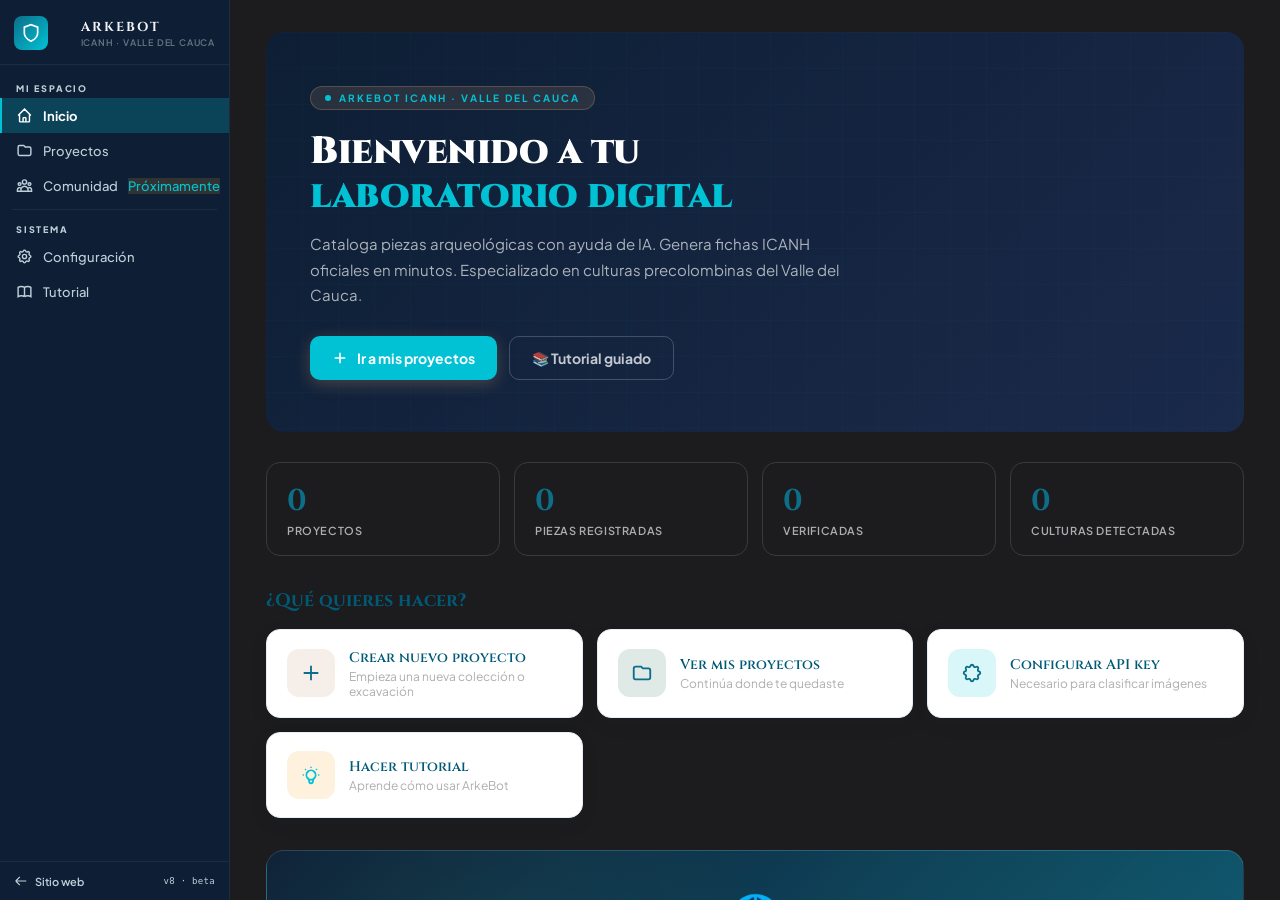
==== commit b194613a: "Add files via upload" ====
--- a/app.html
+++ b/app.html
@@ -5095,7 +5095,6 @@
       showNotif('🗑️', 'Todos los datos borrados');
       setTimeout(() => location.reload(), 1000);
     }
-    } catch(e){} } } }
   </script>
 </body>
 
